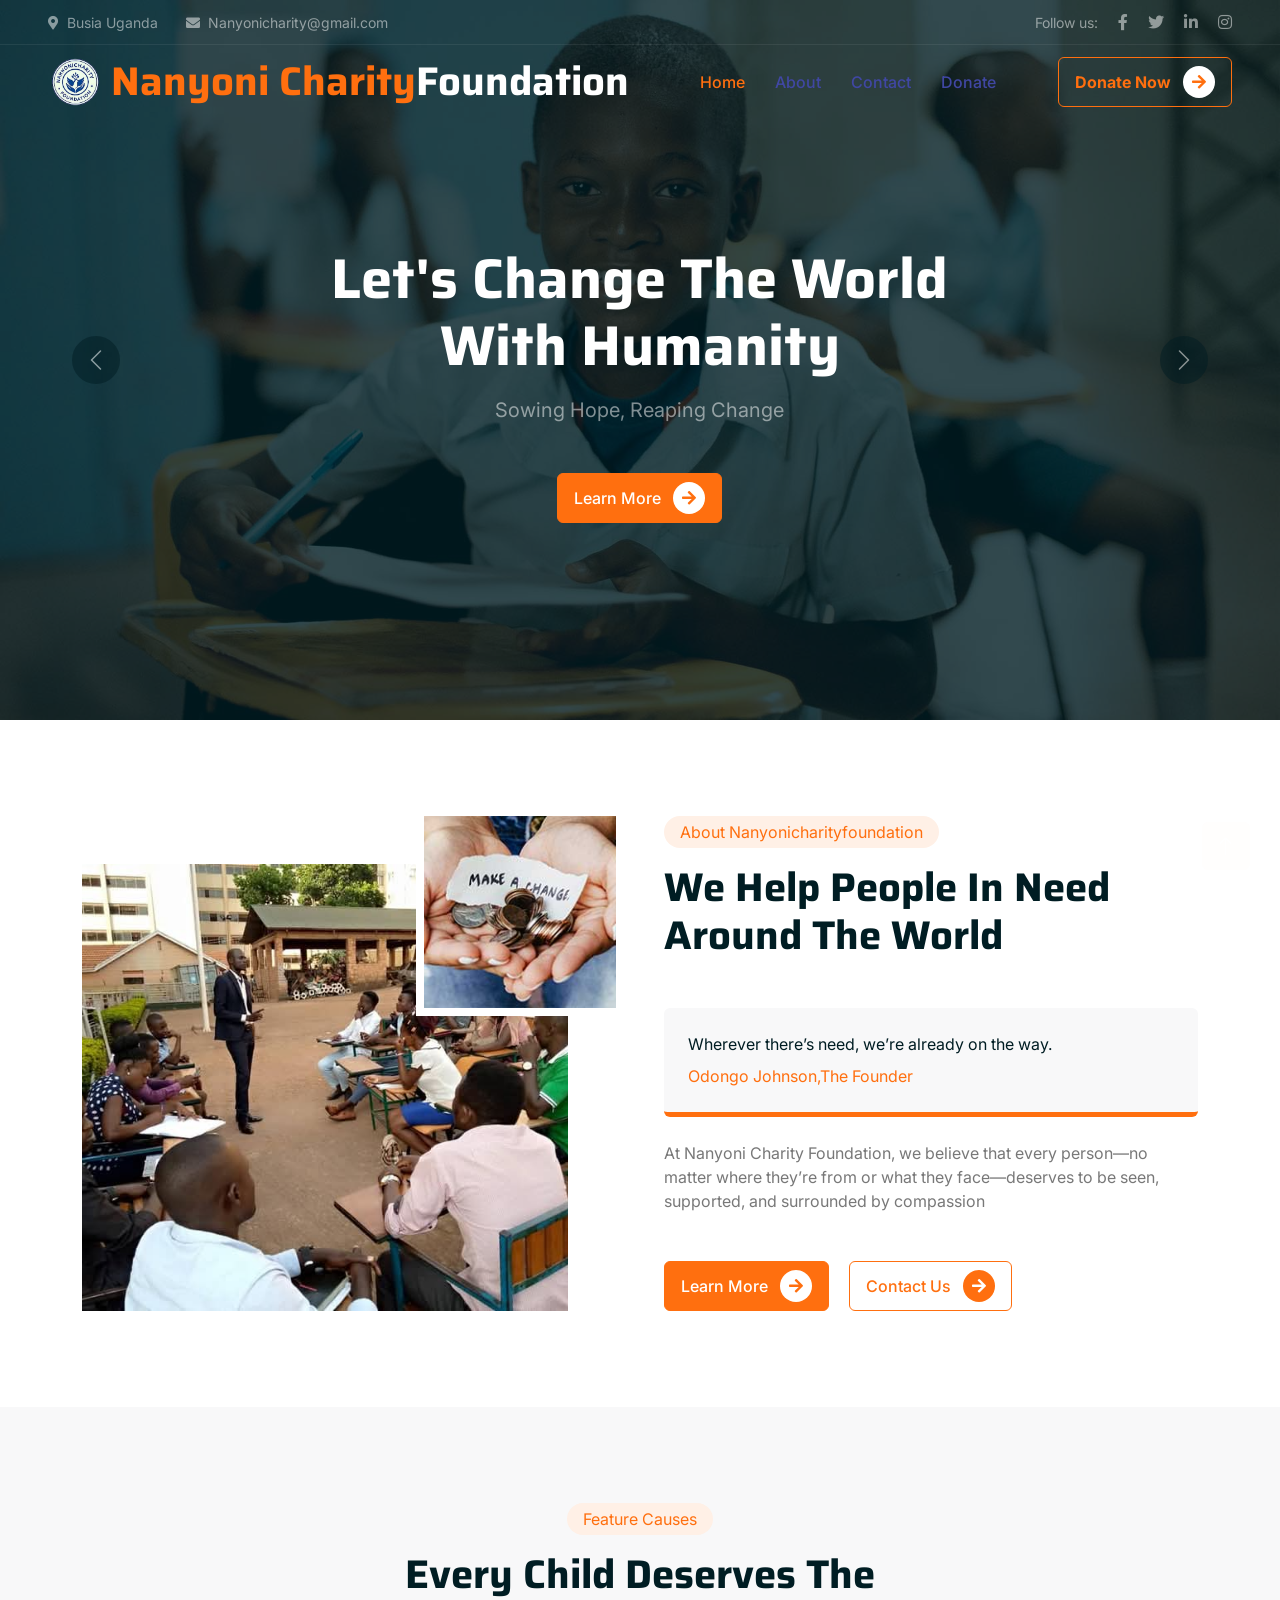
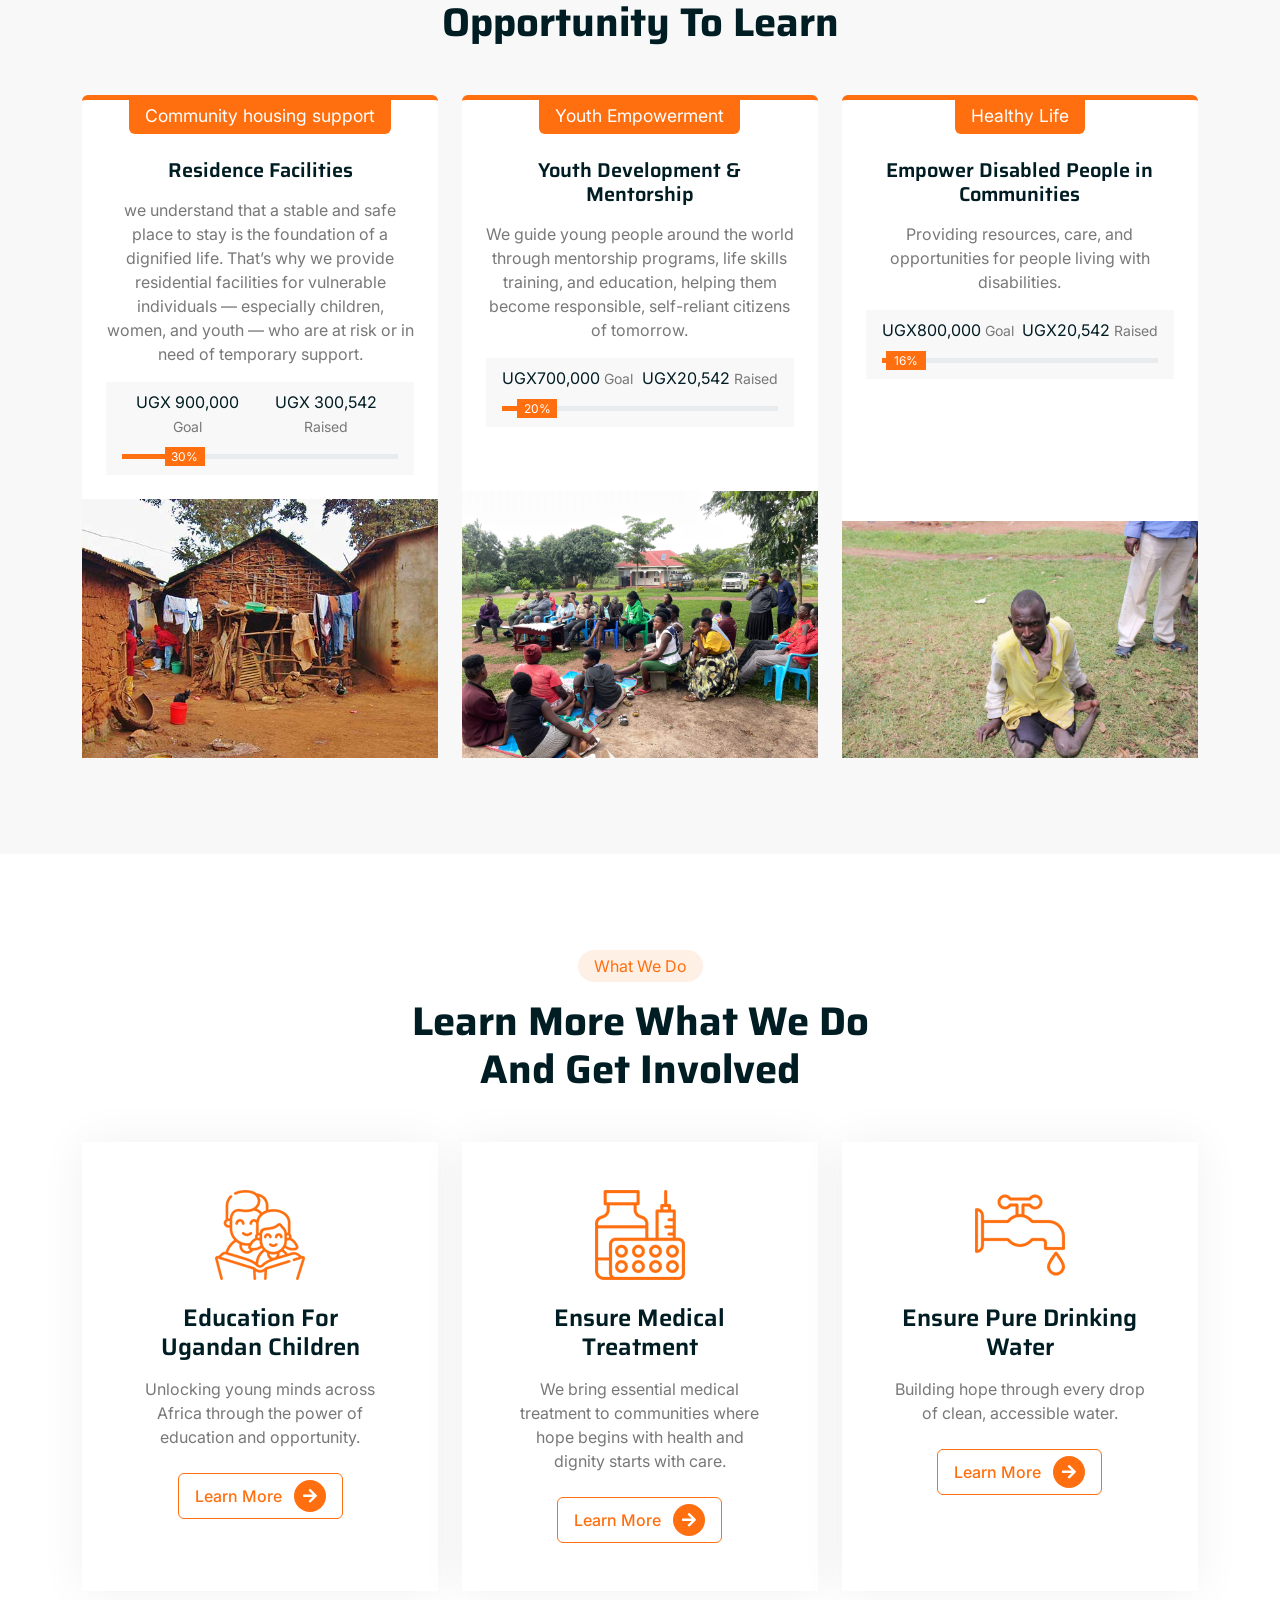
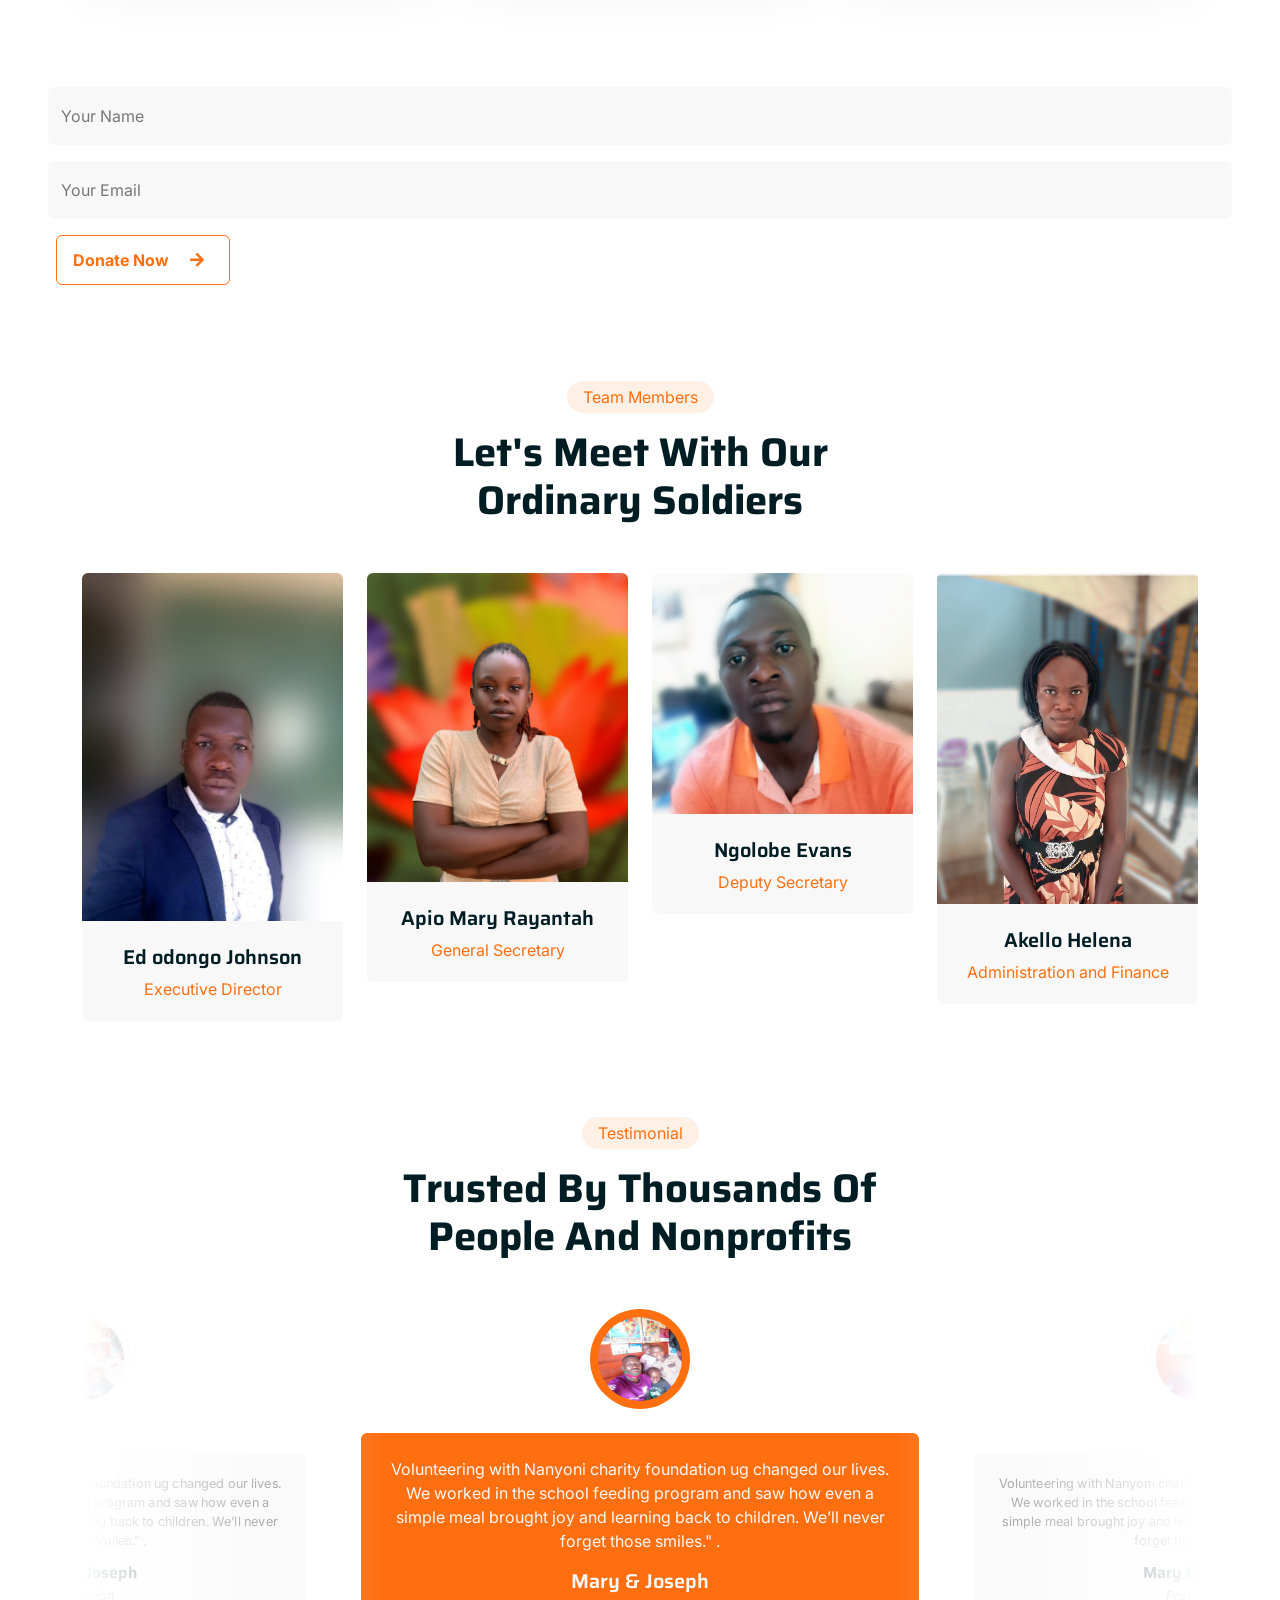
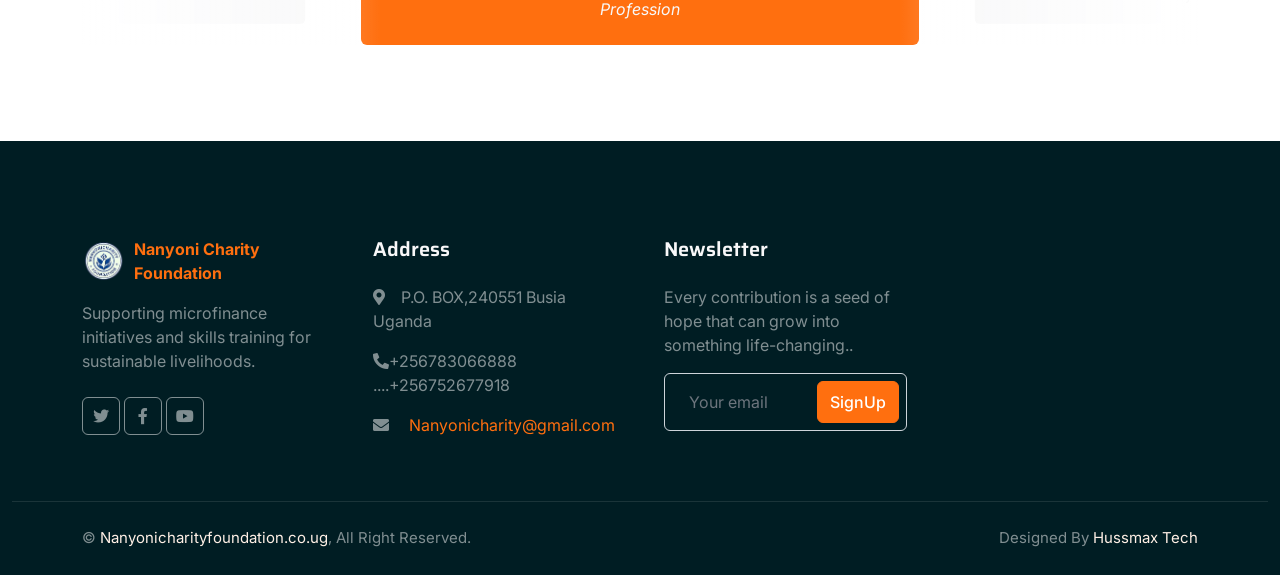
==== index.html @ 812c1e3b "Update index.html" ====
<!DOCTYPE html>
<html lang="en">

<head>
    <meta charset="utf-8">
    <title>Nanyoni charity foundation ug</title>
    <meta content="width=device-width, initial-scale=1.0" name="viewport">
    <meta content="" name="keywords">
    <meta content="" name="description">

    <!-- Favicon -->
    <link href="img/favicon.ico" rel="icon">

    <!-- Google Web Fonts -->
    <link rel="preconnect" href="https://fonts.googleapis.com">
    <link rel="preconnect" href="https://fonts.gstatic.com" crossorigin>
    <link href="https://fonts.googleapis.com/css2?family=Inter:wght@400;500;600&family=Saira:wght@500;600;700&display=swap" rel="stylesheet"> 

    <!-- Icon Font Stylesheet -->
    <link href="https://cdnjs.cloudflare.com/ajax/libs/font-awesome/5.10.0/css/all.min.css" rel="stylesheet">
    <link href="https://cdn.jsdelivr.net/npm/bootstrap-icons@1.4.1/font/bootstrap-icons.css" rel="stylesheet">

    <!-- Libraries Stylesheet -->
    <link href="lib/animate/animate.min.css" rel="stylesheet">
    <link href="lib/owlcarousel/assets/owl.carousel.min.css" rel="stylesheet">

    <!-- Customized Bootstrap Stylesheet -->
    <link href="css/bootstrap.min.css" rel="stylesheet">

    <!-- Template Stylesheet -->
    <link href="css/style.css" rel="stylesheet">
</head>

<body>
    <!-- Spinner Start -->
    <div id="spinner" class="show bg-white position-fixed translate-middle w-100 vh-100 top-50 start-50 d-flex align-items-center justify-content-center">
        <div class="spinner-grow text-primary" role="status"></div>
    </div>
    <!-- Spinner End -->


    <!-- Navbar Start -->
    <div class="container-fluid fixed-top px-0 wow fadeIn" data-wow-delay="0.1s">
        <div class="top-bar text-white-50 row gx-0 align-items-center d-none d-lg-flex">
            <div class="col-lg-6 px-5 text-start">
                <small><i class="fa fa-map-marker-alt me-2"></i>Busia Uganda</small>
                <small class="ms-4"><i class="fa fa-envelope me-2"></i>Nanyonicharity@gmail.com</small>
            </div>
            <div class="col-lg-6 px-5 text-end">
                <small>Follow us:</small>
                <a class="text-white-50 ms-3" href=""><i class="fab fa-facebook-f"></i></a>
                <a class="text-white-50 ms-3" href=""><i class="fab fa-twitter"></i></a>
                <a class="text-white-50 ms-3" href=""><i class="fab fa-linkedin-in"></i></a>
                <a class="text-white-50 ms-3" href=""><i class="fab fa-instagram"></i></a>
            </div>
        </div>

    <nav class="navbar navbar-expand-lg navbar-dark py-lg-0 px-lg-5 wow fadeIn" data-wow-delay="0.1s">
        <img src="img/Logo 1.png" alt="logo 1" style="height: 50px; margin-right: 10px;">
        <h1 class="fw-bold text-primary m-0">Nanyoni Charity<span class="text-white">Foundation</span></h1>
        <button class="navbar-toggler" type="button" data-bs-toggle="collapse" data-bs-target="#navbarcollapse" aria-controls="navbarcollapse" aria-expanded="false" aria-label="Toggle navigation">
            <span class="navbar-toggler-icon"></span>
        </button>
        <div class="collapse navbar-collapse" id="navbarcollapse">
            <div class="navbar-nav ms-auto p-4 py-lg-0">
                <a href="index.html" class="nav-item nav-link active">Home</a>
                <a href="about.html" class="nav-item nav-link">About</a>
                <a href="contact.html" class="nav-item nav-link">Contact</a>
				<a href="payout.html" class="nav-item nav-link">Donate</a>
            </div>
            <div class="d-none d-lg-flex ms-2">
                    <a href="payout.html" class="btn btn-outline-primary py-2 px-3" href="donate.html">
                        <span class="fw-bold">Donate Now</span>
                        <div class="d-inline-flex btn-sm-square bg-white text-primary rounded-circle ms-2">
                            <i class="fa fa-arrow-right"></i>
                        </div>
                    </a>
                </div>
        </div>
    </nav>
</div>
<!-- Navbar End -->


    <!-- Carousel Start -->
    <div class="container-fluid p-0 mb-5">
        <div id="header-carousel" class="carousel slide" data-bs-ride="carousel">
            <div class="carousel-inner">
                <div class="carousel-item active">
                    <img class="w-100" src="img/carousel-1.jpg" alt="Image">
                    <div class="carousel-caption">
                        <div class="container">
                            <div class="row justify-content-center">
                                <div class="col-lg-7 pt-5">
                                    <h1 class="display-4 text-white mb-3 animated slideInDown">Let's Change The World With Humanity</h1>
                                    <p class="fs-5 text-white-50 mb-5 animated slideInDown">Sowing Hope, Reaping Change </p>
                                    <a class="btn btn-primary py-2 px-3 animated slideInDown" href="">
                                        Learn More
                                        <div class="d-inline-flex btn-sm-square bg-white text-primary rounded-circle ms-2">
                                            <i class="fa fa-arrow-right"></i>
                                        </div>
                                    </a>
                                </div>
                            </div>
                        </div>
                    </div>
                </div>
                <div class="carousel-item">
                    <img class="w-100" src="img/carousel-2.jpg" alt="Image">
                    <div class="carousel-caption">
                        <div class="container">
                            <div class="row justify-content-center">
                                <div class="col-lg-7 pt-5">
                                    <h1 class="display-4 text-white mb-3 animated slideInDown">Let's Save More Lifes With Our Helping Hand</h1>
                                    <p class="fs-5 text-white-50 mb-5 animated slideInDown">Every helping hand is a step toward hope</p>
                                    <a class="btn btn-primary py-2 px-3 animated slideInDown" href="">
                                        Learn More
                                        <div class="d-inline-flex btn-sm-square bg-white text-primary rounded-circle ms-2">
                                            <i class="fa fa-arrow-right"></i>
                                        </div>
                                    </a>
                                </div>
                            </div>
                        </div>
                    </div>
                </div>
            </div>
            <button class="carousel-control-prev" type="button" data-bs-target="#header-carousel"
                data-bs-slide="prev">
                <span class="carousel-control-prev-icon" aria-hidden="true"></span>
                <span class="visually-hidden">Previous</span>
            </button>
            <button class="carousel-control-next" type="button" data-bs-target="#header-carousel"
                data-bs-slide="next">
                <span class="carousel-control-next-icon" aria-hidden="true"></span>
                <span class="visually-hidden">Next</span>
            </button>
        </div>
    </div>
    <!-- Carousel End -->


    <!-- About Start -->
    <div class="container-xxl py-5">
        <div class="container">
            <div class="row g-5">
                <div class="col-lg-6 wow fadeInUp" data-wow-delay="0.1s">
                    <div class="position-relative overflow-hidden h-100" style="min-height: 400px;">
                        <img class="position-absolute w-100 h-100 pt-5 pe-5" src="img/about-1.jpg" alt="" style="object-fit: cover;">
                        <img class="position-absolute top-0 end-0 bg-white ps-2 pb-2" src="img/about-2.jpg" alt="" style="width: 200px; height: 200px;">
                    </div>
                </div>
                <div class="col-lg-6 wow fadeInUp" data-wow-delay="0.5s">
                    <div class="h-100">
                        <div class="d-inline-block rounded-pill bg-secondary text-primary py-1 px-3 mb-3">About Nanyonicharityfoundation</div>
                        <h1 class="display-6 mb-5">We Help People In Need Around The World</h1>
                        <div class="bg-light border-bottom border-5 border-primary rounded p-4 mb-4">
                            <p class="text-dark mb-2">Wherever there’s need, we’re already on the way.</p>
                            <span class="text-primary">Odongo Johnson,The Founder</span>
                        </div>
                        <p class="mb-5">At Nanyoni Charity Foundation, we believe that every person—no matter where they’re from or what they face—deserves to be seen, supported, and surrounded by compassion</p>
                        <a class="btn btn-primary py-2 px-3 me-3" href="">
                            Learn More
                            <div class="d-inline-flex btn-sm-square bg-white text-primary rounded-circle ms-2">
                                <i class="fa fa-arrow-right"></i>
                            </div>
                        </a>
                        <a class="btn btn-outline-primary py-2 px-3" href="">
                            Contact Us
                            <div class="d-inline-flex btn-sm-square bg-primary text-white rounded-circle ms-2">
                                <i class="fa fa-arrow-right"></i>
                            </div>
                        </a>
                    </div>
                </div>
            </div>
        </div>
    </div>
    <!-- About End -->


    <!-- Causes Start -->
    <div class="container-xxl bg-light my-5 py-5">
        <div class="container py-5">
            <div class="text-center mx-auto mb-5 wow fadeInUp" data-wow-delay="0.1s" style="max-width: 500px;">
                <div class="d-inline-block rounded-pill bg-secondary text-primary py-1 px-3 mb-3">Feature Causes</div>
                <h1 class="display-6 mb-5">Every Child Deserves The Opportunity To Learn</h1>
            </div>
            <div class="row g-4 justify-content-center">
                <div class="col-lg-4 col-md-6 wow fadeInUp" data-wow-delay="0.1s">
                    <div class="causes-item d-flex flex-column bg-white border-top border-5 border-primary rounded-top overflow-hidden h-100">
                        <div class="text-center p-4 pt-0">
                            <div class="d-inline-block bg-primary text-white rounded-bottom fs-5 pb-1 px-3 mb-4">
                                <small>Community housing support</small>
                            </div>
                            <h5 class="mb-3">Residence Facilities</h5>
                            <p> we understand that a stable and safe place to stay is the foundation of a dignified life. That’s why we provide residential facilities for vulnerable individuals — especially children, women, and youth — who are at risk or in need of temporary support.</p>
                            <div class="causes-progress bg-light p-3 pt-2">
                                <div class="d-flex justify-content-between">
                                    <p class="text-dark">UGX 900,000 <small class="text-body">Goal</small></p>
                                    <p class="text-dark">UGX 300,542 <small class="text-body">Raised</small></p>
                                </div>
                                <div class="progress">
                                    <div class="progress-bar" role="progressbar" aria-valuenow="30" aria-valuemin="0" aria-valuemax="100">
                                        <span>30%</span>
                                    </div>
                                </div>
                            </div>
                        </div>
                        <div class="position-relative mt-auto">
                            <img class="img-fluid" src="img/courses-1.jpg" alt="">
                            <div class="causes-overlay">
                                <a class="btn btn-outline-primary" href="">
                                    Read More
                                    <div class="d-inline-flex btn-sm-square bg-primary text-white rounded-circle ms-2">
                                        <i class="fa fa-arrow-right"></i>
                                    </div>
                                </a>
                            </div>
                        </div>
                    </div>
                </div>
                <div class="col-lg-4 col-md-6 wow fadeInUp" data-wow-delay="0.3s">
                    <div class="causes-item d-flex flex-column bg-white border-top border-5 border-primary rounded-top overflow-hidden h-100">
                        <div class="text-center p-4 pt-0">
                            <div class="d-inline-block bg-primary text-white rounded-bottom fs-5 pb-1 px-3 mb-4">
                                <small>Youth Empowerment</small>
                            </div>
                            <h5 class="mb-3">Youth Development & Mentorship</h5>
                            <p>We guide young people around the world through mentorship programs, life skills training, and education, helping them become responsible, self-reliant citizens of tomorrow.</p>
                            <div class="causes-progress bg-light p-3 pt-2">
                                <div class="d-flex justify-content-between">
                                    <p class="text-dark">UGX700,000 <small class="text-body">Goal</small></p>
                                    <p class="text-dark">UGX20,542 <small class="text-body">Raised</small></p>
                                </div>
                                <div class="progress">
                                    <div class="progress-bar" role="progressbar" aria-valuenow="20" aria-valuemin="0" aria-valuemax="100">
                                        <span>20%</span>
                                    </div>
                                </div>
                            </div>
                        </div>
                        <div class="position-relative mt-auto">
                            <img class="img-fluid" src="img/courses-2.jpg" alt="">
                            <div class="causes-overlay">
                                <a class="btn btn-outline-primary" href="">
                                    Read More
                                    <div class="d-inline-flex btn-sm-square bg-primary text-white rounded-circle ms-2">
                                        <i class="fa fa-arrow-right"></i>
                                    </div>
                                </a>
                            </div>
                        </div>
                    </div>
                </div>
                <div class="col-lg-4 col-md-6 wow fadeInUp" data-wow-delay="0.5s">
                    <div class="causes-item d-flex flex-column bg-white border-top border-5 border-primary rounded-top overflow-hidden h-100">
                        <div class="text-center p-4 pt-0">
                            <div class="d-inline-block bg-primary text-white rounded-bottom fs-5 pb-1 px-3 mb-4">
                                <small>Healthy Life</small>
                            </div>
                            <h5 class="mb-3">Empower Disabled People in Communities</h5>
                            <p>Providing resources, care, and opportunities for people living with disabilities.</p>
                            <div class="causes-progress bg-light p-3 pt-2">
                                <div class="d-flex justify-content-between">
                                    <p class="text-dark">UGX800,000 <small class="text-body">Goal</small></p>
                                    <p class="text-dark">UGX20,542 <small class="text-body">Raised</small></p>
                                </div>
                                <div class="progress">
                                    <div class="progress-bar" role="progressbar" aria-valuenow="16" aria-valuemin="0" aria-valuemax="100">
                                        <span>16%</span>
                                    </div>
                                     <!--  Cause End -->
                                </div>
                            </div>
                        </div>
                        <div class="position-relative mt-auto">
                            <img class="img-fluid" src="img/courses-3.jpg" alt="">
                            <div class="causes-overlay">
                                <a class="btn btn-outline-primary" href="">
                                    Read More
                                    <div class="d-inline-flex btn-sm-square bg-primary text-white rounded-circle ms-2">
                                        <i class="fa fa-arrow-right"></i>
                                    </div>
                                </a>
                            </div>
                        </div>
                    </div>
                </div>
            </div>
        </div>
    </div>
    <!-- Causes End -->


    <!-- Service Start -->
    <div class="container-xxl py-5">
        <div class="container">
            <div class="text-center mx-auto mb-5 wow fadeInUp" data-wow-delay="0.1s" style="max-width: 500px;">
                <div class="d-inline-block rounded-pill bg-secondary text-primary py-1 px-3 mb-3">What We Do</div>
                <h1 class="display-6 mb-5">Learn More What We Do And Get Involved</h1>
            </div>
            <div class="row g-4 justify-content-center">
                <div class="col-lg-4 col-md-6 wow fadeInUp" data-wow-delay="0.1s">
                    <div class="service-item bg-white text-center h-100 p-4 p-xl-5">
                        <img class="img-fluid mb-4" src="img/icon-1.png" alt="">
                        <h4 class="mb-3">Education For Ugandan Children</h4>
                        <p class="mb-4">Unlocking young minds across Africa through the power of education and opportunity.</p>
                        <a class="btn btn-outline-primary px-3" href="">
                            Learn More
                            <div class="d-inline-flex btn-sm-square bg-primary text-white rounded-circle ms-2">
                                <i class="fa fa-arrow-right"></i>
                            </div>
                        </a>
                    </div>
                </div>
                <div class="col-lg-4 col-md-6 wow fadeInUp" data-wow-delay="0.3s">
                    <div class="service-item bg-white text-center h-100 p-4 p-xl-5">
                        <img class="img-fluid mb-4" src="img/icon-2.png" alt="">
                        <h4 class="mb-3">Ensure Medical Treatment</h4>
                        <p class="mb-4">We bring essential medical treatment to communities where hope begins with health and dignity starts with care.</p>
                        <a class="btn btn-outline-primary px-3" href="">
                            Learn More
                            <div class="d-inline-flex btn-sm-square bg-primary text-white rounded-circle ms-2">
                                <i class="fa fa-arrow-right"></i>
                            </div>
                        </a>
                    </div>
                </div>
                <div class="col-lg-4 col-md-6 wow fadeInUp" data-wow-delay="0.5s">
                    <div class="service-item bg-white text-center h-100 p-4 p-xl-5">
                        <img class="img-fluid mb-4" src="img/icon-3.png" alt="">
                        <h4 class="mb-3">Ensure Pure Drinking Water</h4>
                        <p class="mb-4">Building hope through every drop of clean, accessible water.</p>
                        <a class="btn btn-outline-primary px-3" href="">
                            Learn More
                            <div class="d-inline-flex btn-sm-square bg-primary text-white rounded-circle ms-2">
                                <i class="fa fa-arrow-right"></i>
                            </div>
                        </a>
                    </div>
                </div>
            </div>
        </div>
    </div>
    <!-- Service End -->
 
                    <div class="h-100 bg-white p-5">
                        <form>
                            <div class="row g-3">
                                <div class="col-12">
                                    <div class="form-floating">
                                        <input type="text" class="form-control bg-light border-0" id="name" placeholder="Your Name">
                                        <label for="name">Your Name</label>
                                    </div>
                                </div>
                                <div class="col-12">
                                    <div class="form-floating">
                                        <input type="email" class="form-control bg-light border-0" id="email" placeholder="Your Email">
                                        <label for="email">Your Email</label>
                                    </div>
                                </div>
                                
                                <div class="d-none d-lg-flex ms-2">
                    <a href="payout.html" class="btn btn-outline-primary py-2 px-3" href="donate.html">
                        <span class="fw-bold">Donate Now</span>
                        <div class="d-inline-flex btn-sm-square bg-white text-primary rounded-circle ms-2">
                            <i class="fa fa-arrow-right"></i>
                        </div>
                    </a>
                </div>
                            </div>
                        </form>
                    </div>
                </div>
            </div>
        </div>
    </div>
    <!-- Donate End -->


    <!-- Team Start -->
    <div class="container-xxl py-5">
        <div class="container">
            <div class="text-center mx-auto mb-5 wow fadeInUp" data-wow-delay="0.1s" style="max-width: 500px;">
                <div class="d-inline-block rounded-pill bg-secondary text-primary py-1 px-3 mb-3">Team Members</div>
                <h1 class="display-6 mb-5">Let's Meet With Our Ordinary Soldiers</h1>
            </div>
            <div class="row g-4">
                <div class="col-lg-3 col-md-6 wow fadeInUp" data-wow-delay="0.1s">
                    <div class="team-item position-relative rounded overflow-hidden">
                        <div class="overflow-hidden">
                            <img class="img-fluid" src="img/team-1.png" alt="">
                        </div>
                        <div class="team-text bg-light text-center p-4">
                            <h5>Ed odongo Johnson </h5>
                            <p class="text-primary">Executive Director</p>
                            <div class="team-social text-center">
                                <a class="btn btn-square" href=""><i class="fab fa-facebook-f"></i></a>
                                <a class="btn btn-square" href=""><i class="fab fa-twitter"></i></a>
                                <a class="btn btn-square" href=""><i class="fab fa-instagram"></i></a>
                            </div>
                        </div>
                    </div>
                </div>
                <div class="col-lg-3 col-md-6 wow fadeInUp" data-wow-delay="0.3s">
                    <div class="team-item position-relative rounded overflow-hidden">
                        <div class="overflow-hidden">
                            <img class="img-fluid" src="img/team-2.png" alt="">
                        </div>
                        <div class="team-text bg-light text-center p-4">
                            <h5>Apio Mary Rayantah</h5>
                            <p class="text-primary">General Secretary </p>
                            <div class="team-social text-center">
                                <a class="btn btn-square" href=""><i class="fab fa-facebook-f"></i></a>
                                <a class="btn btn-square" href=""><i class="fab fa-twitter"></i></a>
                                <a class="btn btn-square" href=""><i class="fab fa-instagram"></i></a>
                            </div>
                        </div>
                    </div>
                </div>
                <div class="col-lg-3 col-md-6 wow fadeInUp" data-wow-delay="0.5s">
                    <div class="team-item position-relative rounded overflow-hidden">
                        <div class="overflow-hidden">
                            <img class="img-fluid" src="img/team-3.png" alt="">
                        </div>
                        <div class="team-text bg-light text-center p-4">
                            <h5>Ngolobe Evans</h5>
                            <p class="text-primary">Deputy Secretary </p>
                            <div class="team-social text-center">
                                <a class="btn btn-square" href=""><i class="fab fa-facebook-f"></i></a>
                                <a class="btn btn-square" href=""><i class="fab fa-twitter"></i></a>
                                <a class="btn btn-square" href=""><i class="fab fa-instagram"></i></a>
                            </div>
                        </div>
                    </div>
                </div>
                <div class="col-lg-3 col-md-6 wow fadeInUp" data-wow-delay="0.7s">
                    <div class="team-item position-relative rounded overflow-hidden">
                        <div class="overflow-hidden">
                            <img class="img-fluid" src="img/team-4.png" alt="">
                        </div>
                        <div class="team-text bg-light text-center p-4">
                            <h5>Akello Helena</h5>
                            <p class="text-primary">Administration and Finance</p>
                            <div class="team-social text-center">
                                <a class="btn btn-square" href=""><i class="fab fa-facebook-f"></i></a>
                                <a class="btn btn-square" href=""><i class="fab fa-twitter"></i></a>
                                <a class="btn btn-square" href=""><i class="fab fa-instagram"></i></a>
                            </div>
                        </div>
                    </div>
                </div>
            </div>
        </div>
    </div>
    <!-- Team End -->


    <!-- Testimonial Start -->
    <div class="container-xxl py-5">
        <div class="container">
            <div class="text-center mx-auto mb-5 wow fadeInUp" data-wow-delay="0.1s" style="max-width: 500px;">
                <div class="d-inline-block rounded-pill bg-secondary text-primary py-1 px-3 mb-3">Testimonial</div>
                <h1 class="display-6 mb-5">Trusted By Thousands Of People And Nonprofits</h1>
            </div>
            <div class="owl-carousel testimonial-carousel wow fadeInUp" data-wow-delay="0.1s">
                <div class="testimonial-item text-center">
                    <img class="img-fluid bg-light rounded-circle p-2 mx-auto mb-4" src="img/testimonial-1.jpg" style="width: 100px; height: 100px;">
                    <div class="testimonial-text rounded text-center p-4">
                        <p>Volunteering with Nanyoni charity foundation ug changed our lives. We worked in the school feeding program and saw how even a simple meal brought joy and learning back to children. We’ll never forget those smiles."
.</p>
                        <h5 class="mb-1">Mary & Joseph</h5>
                        <span class="fst-italic">Profession</span>
                    </div>
                </div>
                
            </div>
        </div>
    </div>
    <!-- Testimonial End -->


    <!-- Footer Start -->
    <div class="container-fluid bg-dark text-white-50 footer mt-5 pt-5 wow fadeIn" data-wow-delay="0.1s">
        <div class="container py-5">
            <div class="row g-5">
                <div class="col-lg-3 col-md-6">
                    
                    <p class="mb-3 d-flex align-items-center">
                        <img src="img/Logo 1.png" alt="Nanyoni Charity Logo" style="height: 40px; margin-right: 10px;">
                        <span class="fw-bold text-primary "><span class="text-color=white">Nanyoni</span> Charity Foundation</span>
                    </p>
                    <p>Supporting microfinance initiatives and skills training for sustainable livelihoods.</p>
                    <div class="d-flex pt-2">
                        <a class="btn btn-square me-1" href="https://x.com/nanyonicharity?t=BZ5oZQwgonp1P8brYM5Vqg&s=09"arget="_blank" rel="noopener"><i class="fab fa-twitter"></i></a>
                        <a class="btn btn-square me-1" href="https://www.facebook.com/share/14Lgd3FgVPT/" target="_blank" rel="noopener"><i class="fab fa-facebook-f"></i></a>
                        <a class="btn btn-square me-1" href="https://www.youtube.com/channel/UCN4mpVqYE8qvyZnmQ2QSRfA" target="_blank" rel="noopener"><i class="fab fa-youtube"></i></a>
                    </div>
                </div>
                <div class="col-lg-3 col-md-6">
                    <h5 class="text-light mb-4">Address</h5>
                    <p><i class="fa fa-map-marker-alt me-3"></i>P.O. BOX,240551 Busia <br>Uganda</br></p>
                    <p><i class="fa fa-phone-alt me-10"></i>+256783066888<br> ....+256752677918</br></p>
                    <p>
                        <i class="fa fa-envelope me-3"></i>
                        <a href="https://mail.google.com/mail/nanyonicharity@gmail.com?&compose=Hello Am interested Guide me" class="oone" target="_blank" rel="noopener">
                            Nanyonicharity@gmail.com
                        </a>
                    </p>
                </div>
                
				
					 
                <div class="col-lg-3 col-md-6">
                    <h5 class="text-light mb-4">Newsletter</h5>
                    <p>Every contribution is a seed of hope that can grow into something life-changing..</p>
                    <div class="position-relative mx-auto" style="max-width: 400px;">
                    <input id="newsletterEmail" class="form-control bg-transparent w-100 py-3 ps-4 pe-5" type="email" placeholder="Your email" required>
                    <button type="button" id="newsletterSignupBtn" class="btn btn-primary py-2 position-absolute top-0 end-0 mt-2 me-2">SignUp</button>
                    <div id="newsletterEmailError" style="color:red; font-size:0.9em; display:none; margin-top:5px;">Please enter a valid email.</div>
                    <script>
                        document.getElementById('newsletterSignupBtn').addEventListener('click', function() {
                            var emailInput = document.getElementById('newsletterEmail');
                            var emailError = document.getElementById('newsletterEmailError');
                            var email = emailInput.value.trim();
                            var valid = /^[^\s@]+@[^\s@]+\.[^\s@]+$/.test(email);
                            if (!email || !valid) {
                                emailError.style.display = 'block';
                                emailInput.focus();
                            } else {
                                emailError.style.display = 'none';
                                // Open Gmail compose with recipient, subject, and body
                                var gmailUrl = 'https://mail.google.com/mail/?view=cm&fs=1&to=nanyonicharity@gmail.com&su=Volunteer&body=I would like to volunteer with Nanyoni Charity Foundation Uganda. My email: ' + encodeURIComponent(email);
                                window.open(gmailUrl, '_blank');
                            }
                        });
                        document.getElementById('newsletterEmail').addEventListener('input', function() {
                            document.getElementById('newsletterEmailError').style.display = 'none';
                        });
                    </script>
                    <!-- Removed duplicate script for newsletter signup -->
                    </script>
                    </div>
                </div>
            </div>
        </div>
        <div class="container-fluid copyright">
            <div class="container">
                <div class="row">
                    <div class="col-md-6 text-center text-md-start mb-3 mb-md-0">
                        &copy; <a href="#">Nanyonicharityfoundation.co.ug</a>, All Right Reserved.
                    </div>
                    <div class="col-md-6 text-center text-md-end">
                        <!--/*** This template is free as long as you keep the footer author’s credit link/attribution link/backlink. If you'd like to use the template without the footer author’s credit link/attribution link/backlink, you can purchase the Credit Removal License from "https://htmlcodex.com/credit-removal". Thank you for your support. ***/-->
                        Designed By <a href="https://hussmax.github.io/elitewebsolutions/">Hussmax Tech</a>
                    </div>
                </div>
            </div>
        </div>
    </div>
    <!-- Footer End -->


    <!-- Back to Top -->
    <a href="#" class="btn btn-lg btn-primary btn-lg-square back-to-top"><i class="bi bi-arrow-up"></i></a>


    <!-- JavaScript Libraries -->
    <script src="https://code.jquery.com/jquery-3.4.1.min.js"></script>
    <script src="https://cdn.jsdelivr.net/npm/bootstrap@5.0.0/dist/js/bootstrap.bundle.min.js"></script>
    <script src="lib/wow/wow.min.js"></script>
    <script src="lib/easing/easing.min.js"></script>
    <script src="lib/waypoints/waypoints.min.js"></script>
    <script src="lib/owlcarousel/owl.carousel.min.js"></script>
    <script src="lib/parallax/parallax.min.js"></script>

    <!-- Template Javascript -->
    <script src="js/main.js"></script>
</body>


</html>
---- css/style.css ----
/********** Template CSS **********/
:root {
    --primary: #FF6F0F;
    --secondary: #FFF0E6;
    --light: #F8F8F9;
    --dark: #001D23;
}

.back-to-top {
    position: fixed;
    display: none;
    right: 30px;
    bottom: 30px;
    z-index: 99;
}


/*** Spinner ***/
#spinner {
    opacity: 0;
    visibility: hidden;
    transition: opacity .5s ease-out, visibility 0s linear .5s;
    z-index: 99999;
}

#spinner.show {
    transition: opacity .5s ease-out, visibility 0s linear 0s;
    visibility: visible;
    opacity: 1;
}


/*** Button ***/
.btn {
    font-weight: 500;
    transition: .5s;
}

.btn.btn-primary,
.btn.btn-outline-primary:hover {
    color: #FFFFFF;
}

.btn.btn-primary:hover {
    color: var(--primary);
    background: transparent;
}

.btn-square {
    width: 38px;
    height: 38px;
}

.btn-sm-square {
    width: 32px;
    height: 32px;
}

.btn-lg-square {
    width: 48px;
    height: 48px;
}

.btn-square,
.btn-sm-square,
.btn-lg-square {
    padding: 0;
    display: flex;
    align-items: center;
    justify-content: center;
    font-weight: normal;
}


/*** Navbar ***/
.logo {
  position: absolute;
  top: 4px;
  right: 4px;
}
.logo img {
  height: 10px;
}
.fixed-top {
    transition: .5s;
}

.top-bar {
    height: 45px;
    border-bottom: 1px solid rgba(255, 255, 255, .07);
}

.navbar .dropdown-toggle::after {
    border: none;
    content: "\f107";
    font-family: "Font Awesome 5 Free";
    font-weight: 900;
    vertical-align: 50px;
    margin-left: 8px;
}

.navbar .navbar-nav .nav-link {
    margin-right: 30px;
    padding: 25px 0;
    color: #4047a3;
    font-weight: 500;
    outline: none;
}

.navbar .navbar-nav .nav-link:hover,
.navbar .navbar-nav .nav-link.active {
    color: var(--primary);
}

@media (max-width: 991.98px) {
    .navbar .navbar-nav {
        margin-top: 10px;
        border-top: 1px solid rgba(0, 0, 0, .07);
        background: var(--dark);
    }

    .navbar .navbar-nav .nav-link {
        padding: 10px 0;
    }
}

@media (min-width: 992px) {
    .navbar .nav-item .dropdown-menu {
        display: block;
        visibility: hidden;
        top: 100%;
        transform: rotateX(-75deg);
        transform-origin: 0% 0%;
        transition: .5s;
        opacity: 0;
    }

    .navbar .nav-item:hover .dropdown-menu {
        transform: rotateX(0deg);
        visibility: visible;
        transition: .5s;
        opacity: 1;
    }
}


/*** Header ***/
.carousel-caption {
    top: 0;
    left: 0;
    right: 0;
    bottom: 0;
    display: flex;
    align-items: center;
    justify-content: center;
    text-align: center;
    background: rgba(0, 29, 35, .8);
    z-index: 1;
}

.carousel-control-prev,
.carousel-control-next {
    width: 15%;
}

.carousel-control-prev-icon,
.carousel-control-next-icon {
    width: 3rem;
    height: 3rem;
    background-color: var(--dark);
    border: 12px solid var(--dark);
    border-radius: 3rem;
}

@media (max-width: 768px) {
    #header-carousel .carousel-item {
        position: relative;
        min-height: 450px;
    }
    
    #header-carousel .carousel-item img {
        position: absolute;
        width: 100%;
        height: 100%;
        object-fit: cover;
    }
}

.page-header {
    padding-top: 12rem;
    padding-bottom: 6rem;
    background: linear-gradient(rgba(0, 29, 35, .8), rgba(0, 29, 35, .8)), url(../img/carousel-1.jpg) center center no-repeat;
    background-size: cover;
}

.page-header .breadcrumb-item+.breadcrumb-item::before {
    color: #999999;
}


/*** Causes ***/
.causes-item .progress {
    height: 5px;
    border-radius: 0;
    overflow: visible;
}

.causes-item .progress .progress-bar {
    position: relative;
    overflow: visible;
    width: 0px;
    border-radius: 0;
    transition: 5s;
}

.causes-item .progress .progress-bar span {
    position: absolute;
    top: -7px;
    right: 0;
    width: 40px;
    height: 19px;
    display: flex;
    align-items: center;
    justify-content: center;
    font-size: 12px;
    background: var(--primary);
    color: #FFFFFF;
}

.causes-item .causes-overlay {
    position: absolute;
    width: 100%;
    height: 0;
    top: 0;
    left: 0;
    display: flex;
    align-items: center;
    justify-content: center;
    background: rgba(0, 0, 0, .5);
    overflow: hidden;
    opacity: 0;
    transition: .5s;
}

.causes-item:hover .causes-overlay {
    height: 100%;
    opacity: 1;
}


/*** Service ***/
.service-item {
    box-shadow: 0 0 45px rgba(0, 0, 0, .06);
}


/*** Donate ***/
.donate {
    background: rgba(0, 29, 35, .8);
}

.btn-group .btn-light:hover,
.btn-group input[type="radio"]:checked+label {
    color: var(--primary);
    border-color: var(--primary);
}


/*** Team ***/
.team-item img {
    position: relative;
    top: 0;
    transition: .5s;
}

.team-item:hover img {
    top: -30px;
}

.team-item .team-text {
    position: relative;
    height: 100px;
    transition: .5s;
}

.team-item:hover .team-text {
    margin-top: -60px;
    height: 160px;
}

.team-item .team-text .team-social {
    opacity: 0;
    transition: .5s;
}

.team-item:hover .team-text .team-social {
    opacity: 1;
}

.team-item .team-social .btn {
    display: inline-flex;
    color: var(--primary);
    background: #FFFFFF;
    border-radius: 40px;
}

.team-item .team-social .btn:hover {
    color: #FFFFFF;
    background: var(--primary);
}


/*** Testimonial ***/
.testimonial-carousel::before {
    position: absolute;
    content: "";
    top: 0;
    left: 0;
    height: 100%;
    width: 0;
    background: linear-gradient(to right, rgba(255, 255, 255, 1) 0%, rgba(255, 255, 255, 0) 100%);
    z-index: 1;
}

.testimonial-carousel::after {
    position: absolute;
    content: "";
    top: 0;
    right: 0;
    height: 100%;
    width: 0;
    background: linear-gradient(to left, rgba(255, 255, 255, 1) 0%, rgba(255, 255, 255, 0) 100%);
    z-index: 1;
}

@media (min-width: 768px) {
    .testimonial-carousel::before,
    .testimonial-carousel::after {
        width: 200px;
    }
}

@media (min-width: 992px) {
    .testimonial-carousel::before,
    .testimonial-carousel::after {
        width: 300px;
    }
}

.testimonial-carousel .owl-item .testimonial-text {
    background: var(--light);
    transform: scale(.8);
    transition: .5s;
}

.testimonial-carousel .owl-item.center .testimonial-text {
    background: var(--primary);
    transform: scale(1);
}

.testimonial-carousel .owl-item .testimonial-text *,
.testimonial-carousel .owl-item .testimonial-item img {
    transition: .5s;
}

.testimonial-carousel .owl-item.center .testimonial-text * {
    color: var(--light) !important;
}

.testimonial-carousel .owl-item.center .testimonial-item img {
    background: var(--primary) !important;
} 

.testimonial-carousel .owl-nav {
    position: absolute;
    width: 350px;
    top: 15px;
    left: 50%;
    transform: translateX(-50%);
    display: flex;
    justify-content: space-between;
    opacity: 0;
    transition: .5s;
    z-index: 1;
}

.testimonial-carousel:hover .owl-nav {
    width: 300px;
    opacity: 1;
}

.testimonial-carousel .owl-nav .owl-prev,
.testimonial-carousel .owl-nav .owl-next {
    position: relative;
    color: var(--primary);
    font-size: 45px;
    transition: .5s;
}

.testimonial-carousel .owl-nav .owl-prev:hover,
.testimonial-carousel .owl-nav .owl-next:hover {
    color: var(--dark);
}


/*** Footer ***/

.footer .btn.btn-link {
    display: block;
    margin-bottom: 5px;
    padding: 0;
    text-align: left;
    color: rgba(255,255,255,0.5);
    font-weight: normal;
    text-transform: capitalize;
    transition: .3s;
}

.footer .btn.btn-link::before {
    position: relative;
    content: "\f105";
    font-family: "Font Awesome 5 Free";
    font-weight: 900;
    color: rgba(255,255,255,0.5);
    margin-right: 10px;
}

.footer .btn.btn-link:hover {
    color: var(--light);
    letter-spacing: 1px;
    box-shadow: none;
}

.footer .btn.btn-square {
    color: rgba(255,255,255,0.5);
    border: 1px solid rgba(255,255,255,0.5);
}

.footer .btn.btn-square:hover {
    color: var(--secondary);
    border-color: var(--light);
}

.footer .copyright {
    padding: 25px 0;
    font-size: 15px;
    border-top: 1px solid rgba(256, 256, 256, .1);
}

.footer .copyright a {
    color: var(--secondary);
}

.footer .copyright a:hover {
    color: var(--primary);
}
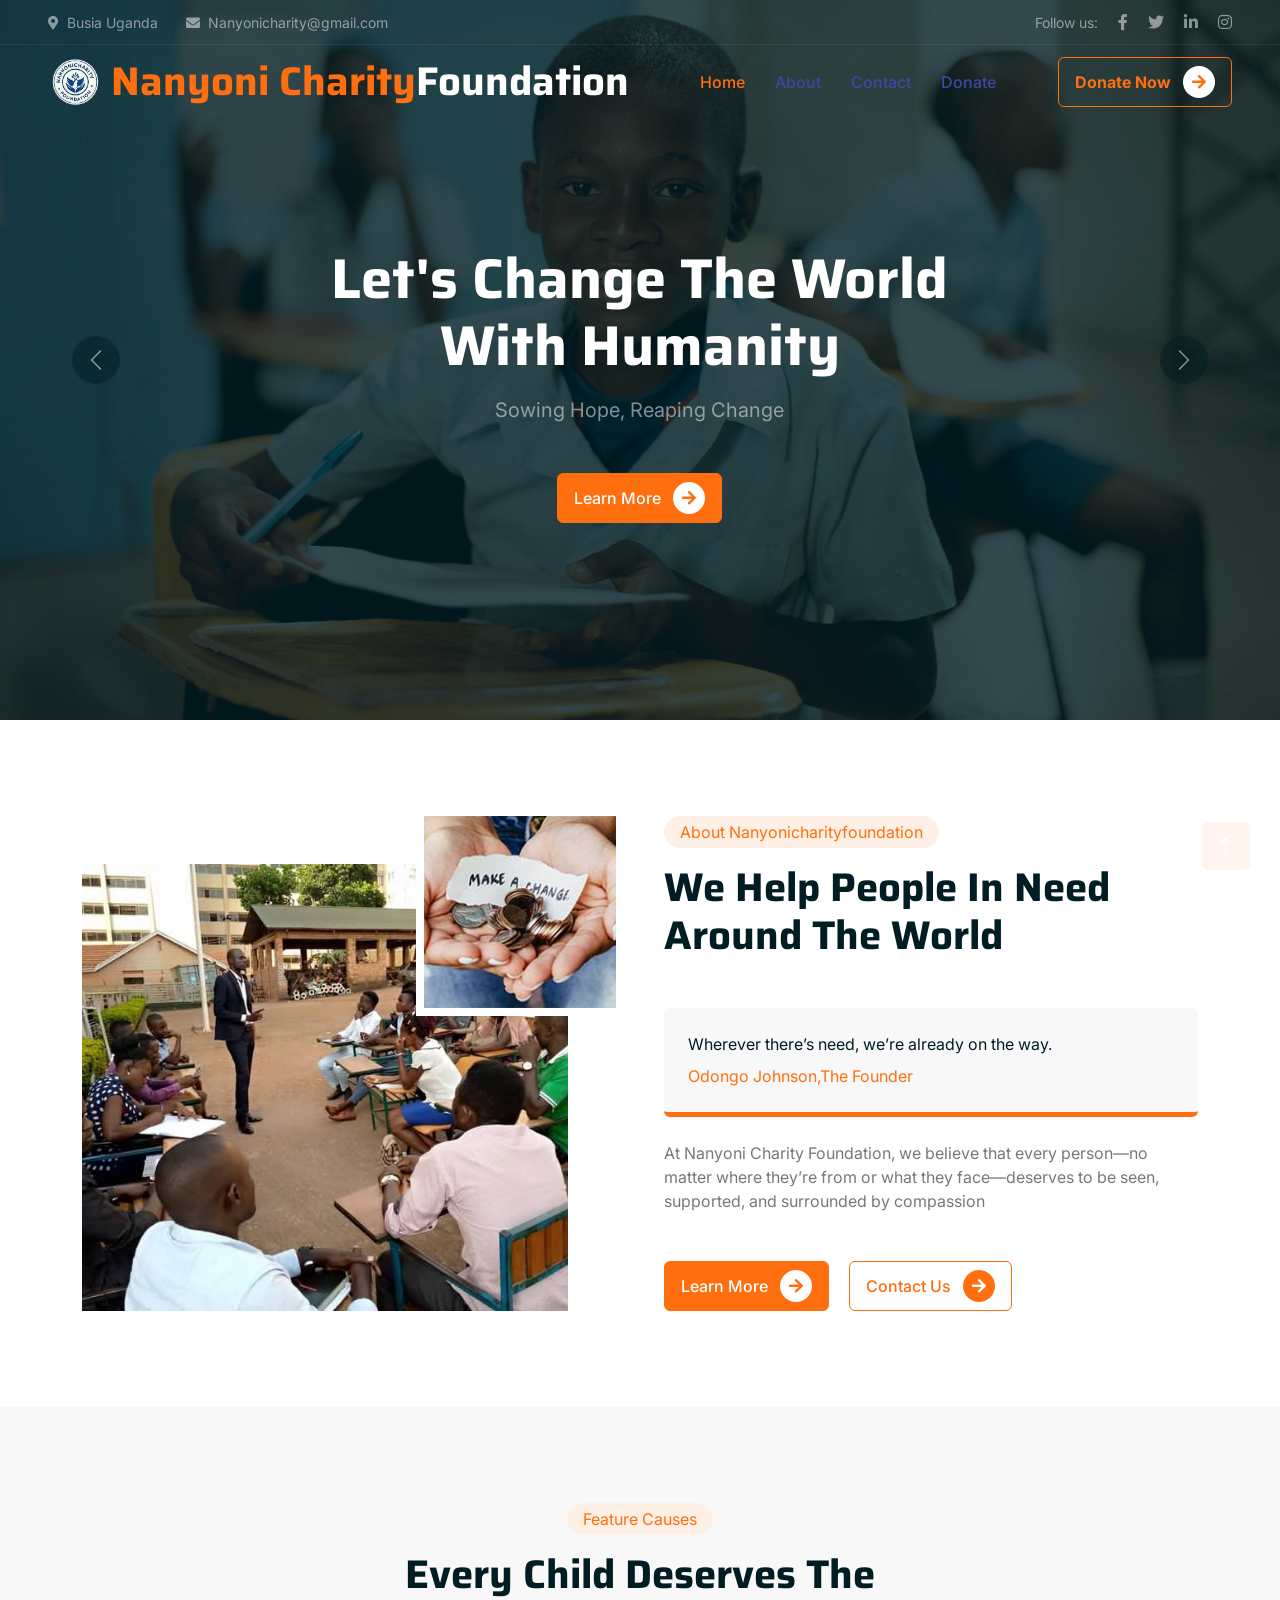
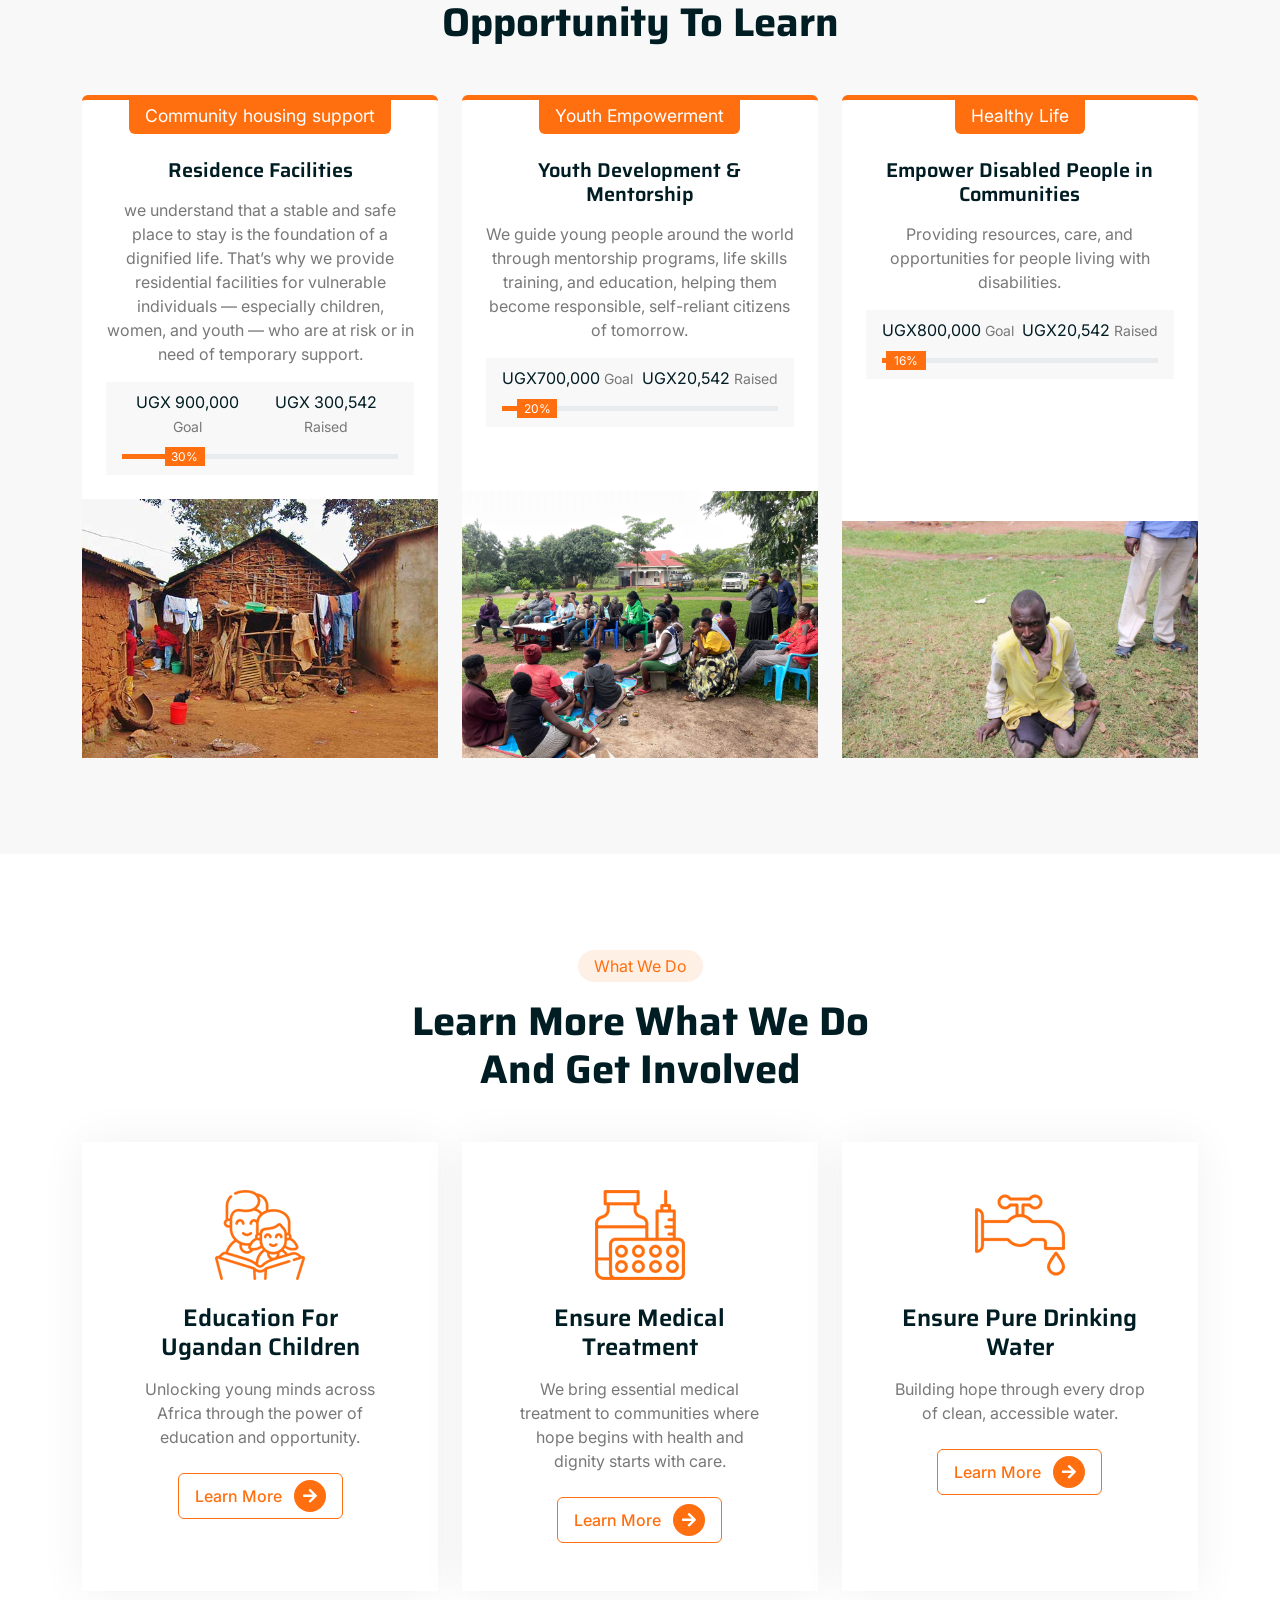
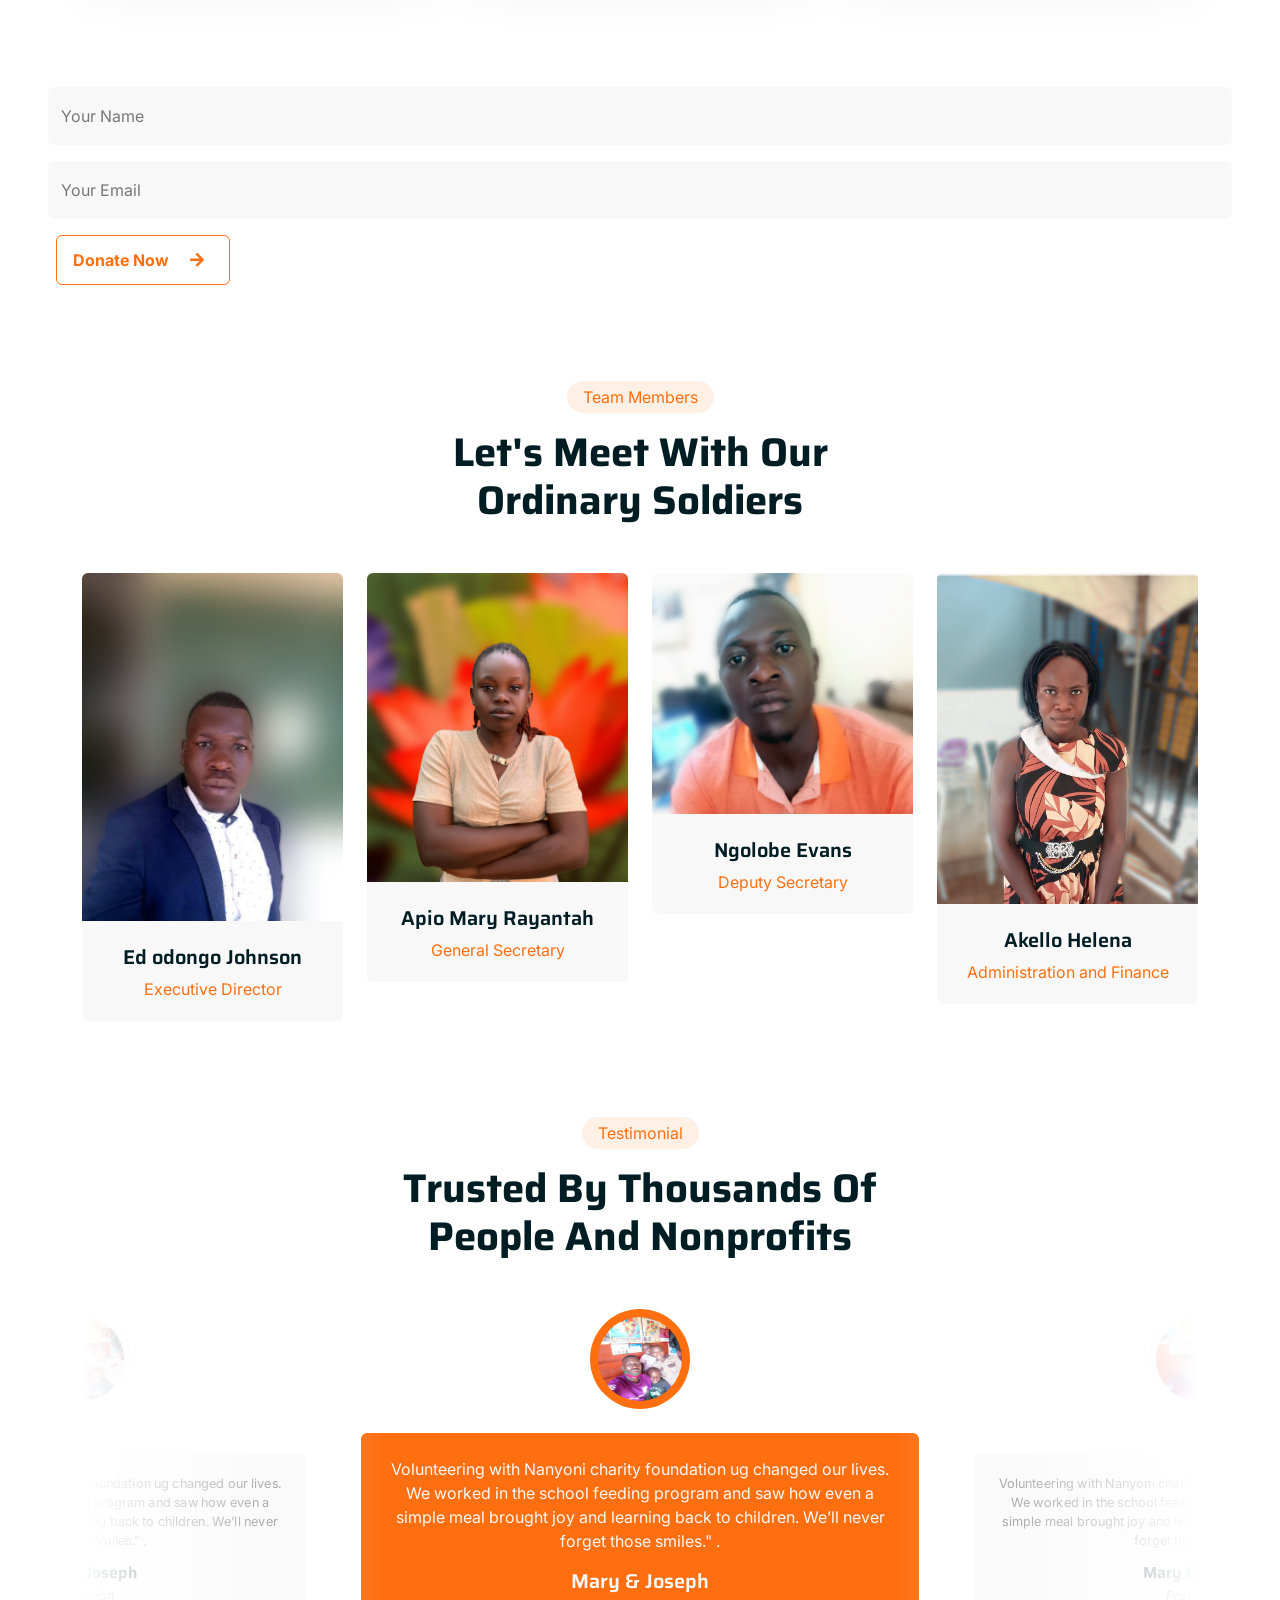
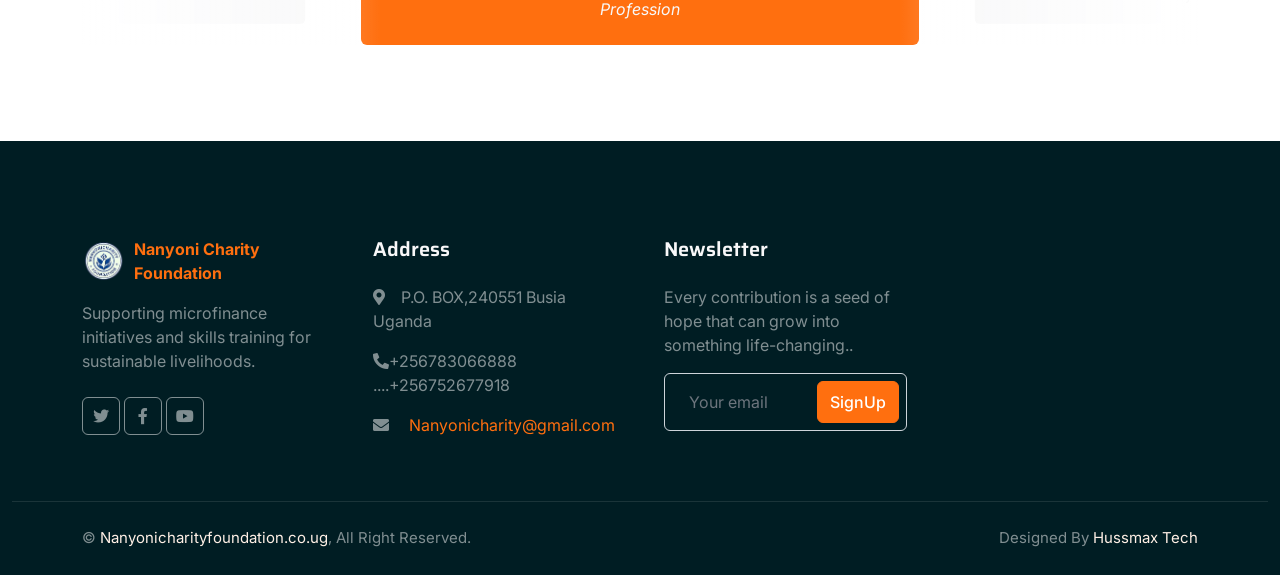
==== commit d5d71ae2: "Update index.html" ====
--- a/index.html
+++ b/index.html
@@ -1,6 +1,14 @@
  <!DOCTYPE html>
 <html lang="en">
-
+<!-- Google tag (gtag.js) -->
+<script async src="https://www.googletagmanager.com/gtag/js?id=G-Y1ZYX7X7W8"></script>
+<script>
+  window.dataLayer = window.dataLayer || [];
+  function gtag(){dataLayer.push(arguments);}
+  gtag('js', new Date());
+
+  gtag('config', 'G-Y1ZYX7X7W8');
+</script>
 <head>
     <meta charset="utf-8">
     <title>Nanyoni charity foundation ug</title>
@@ -584,3 +592,4 @@
 
 
 
+
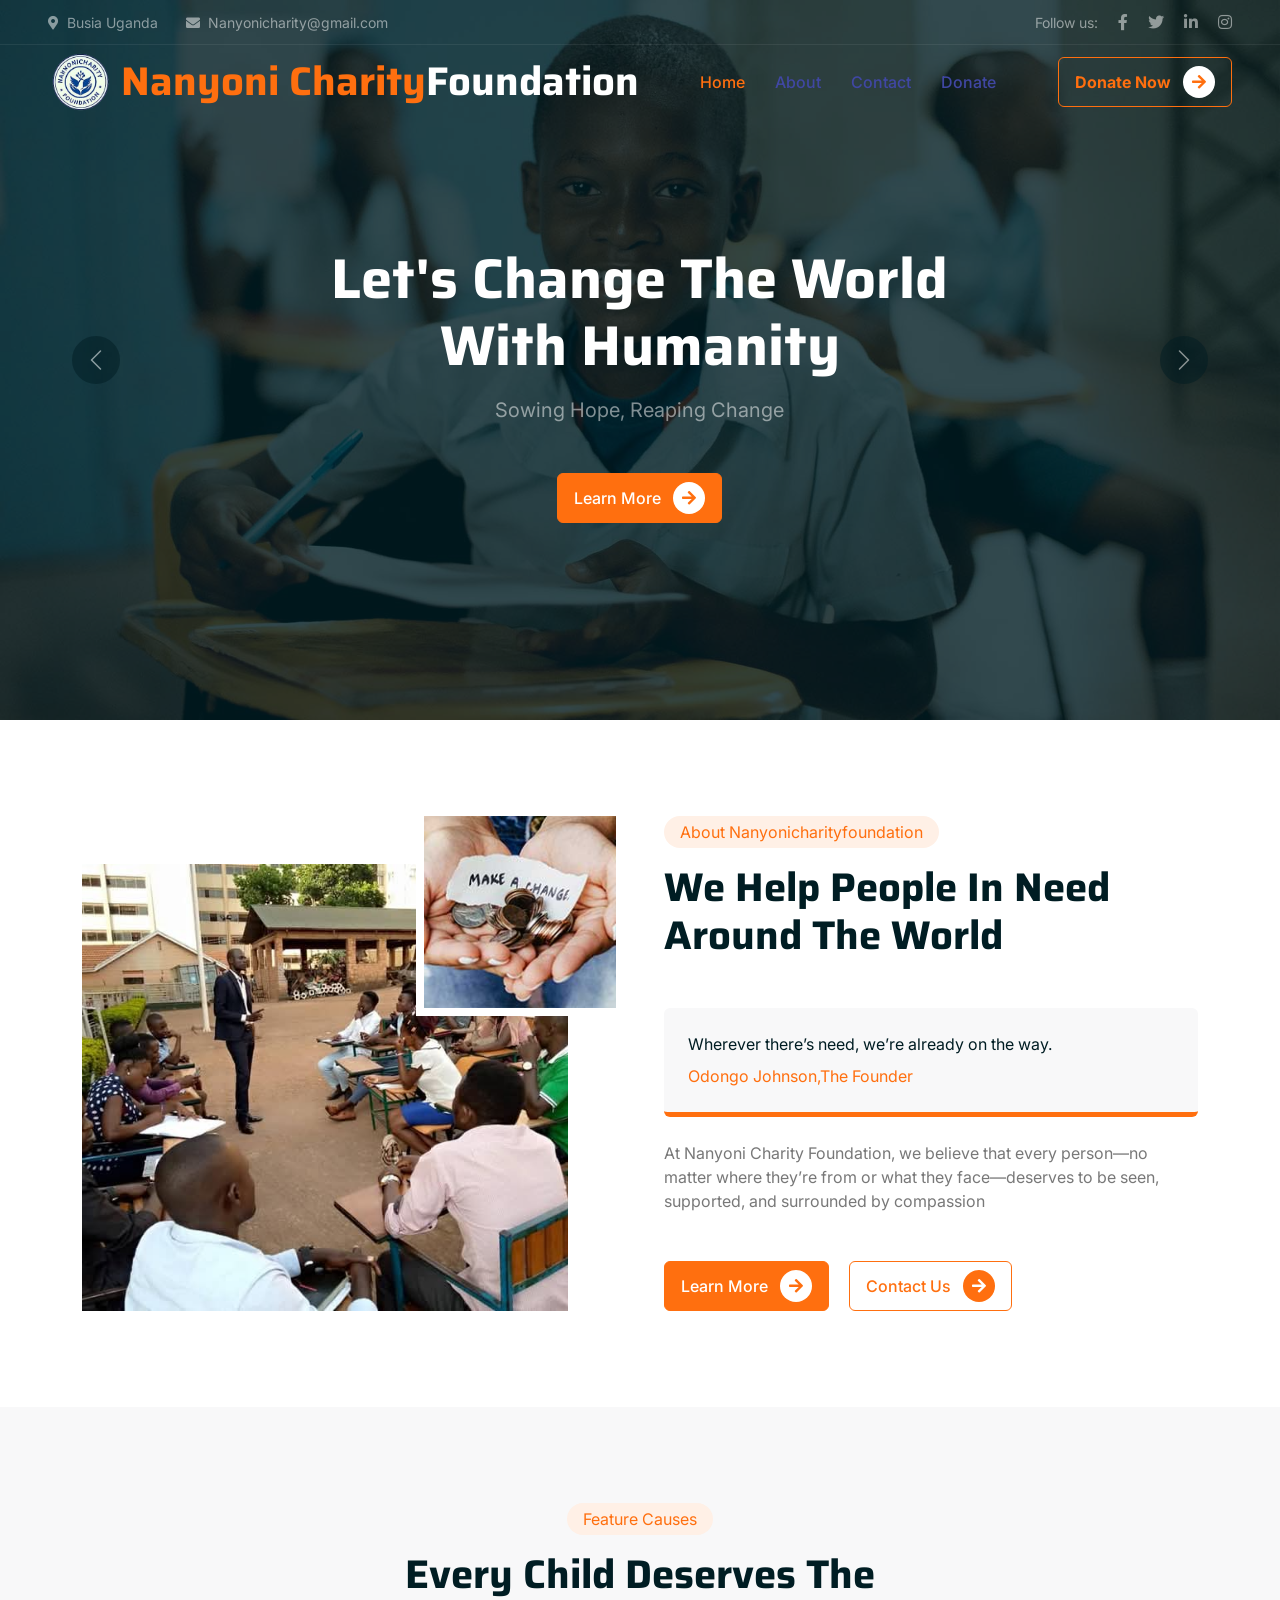
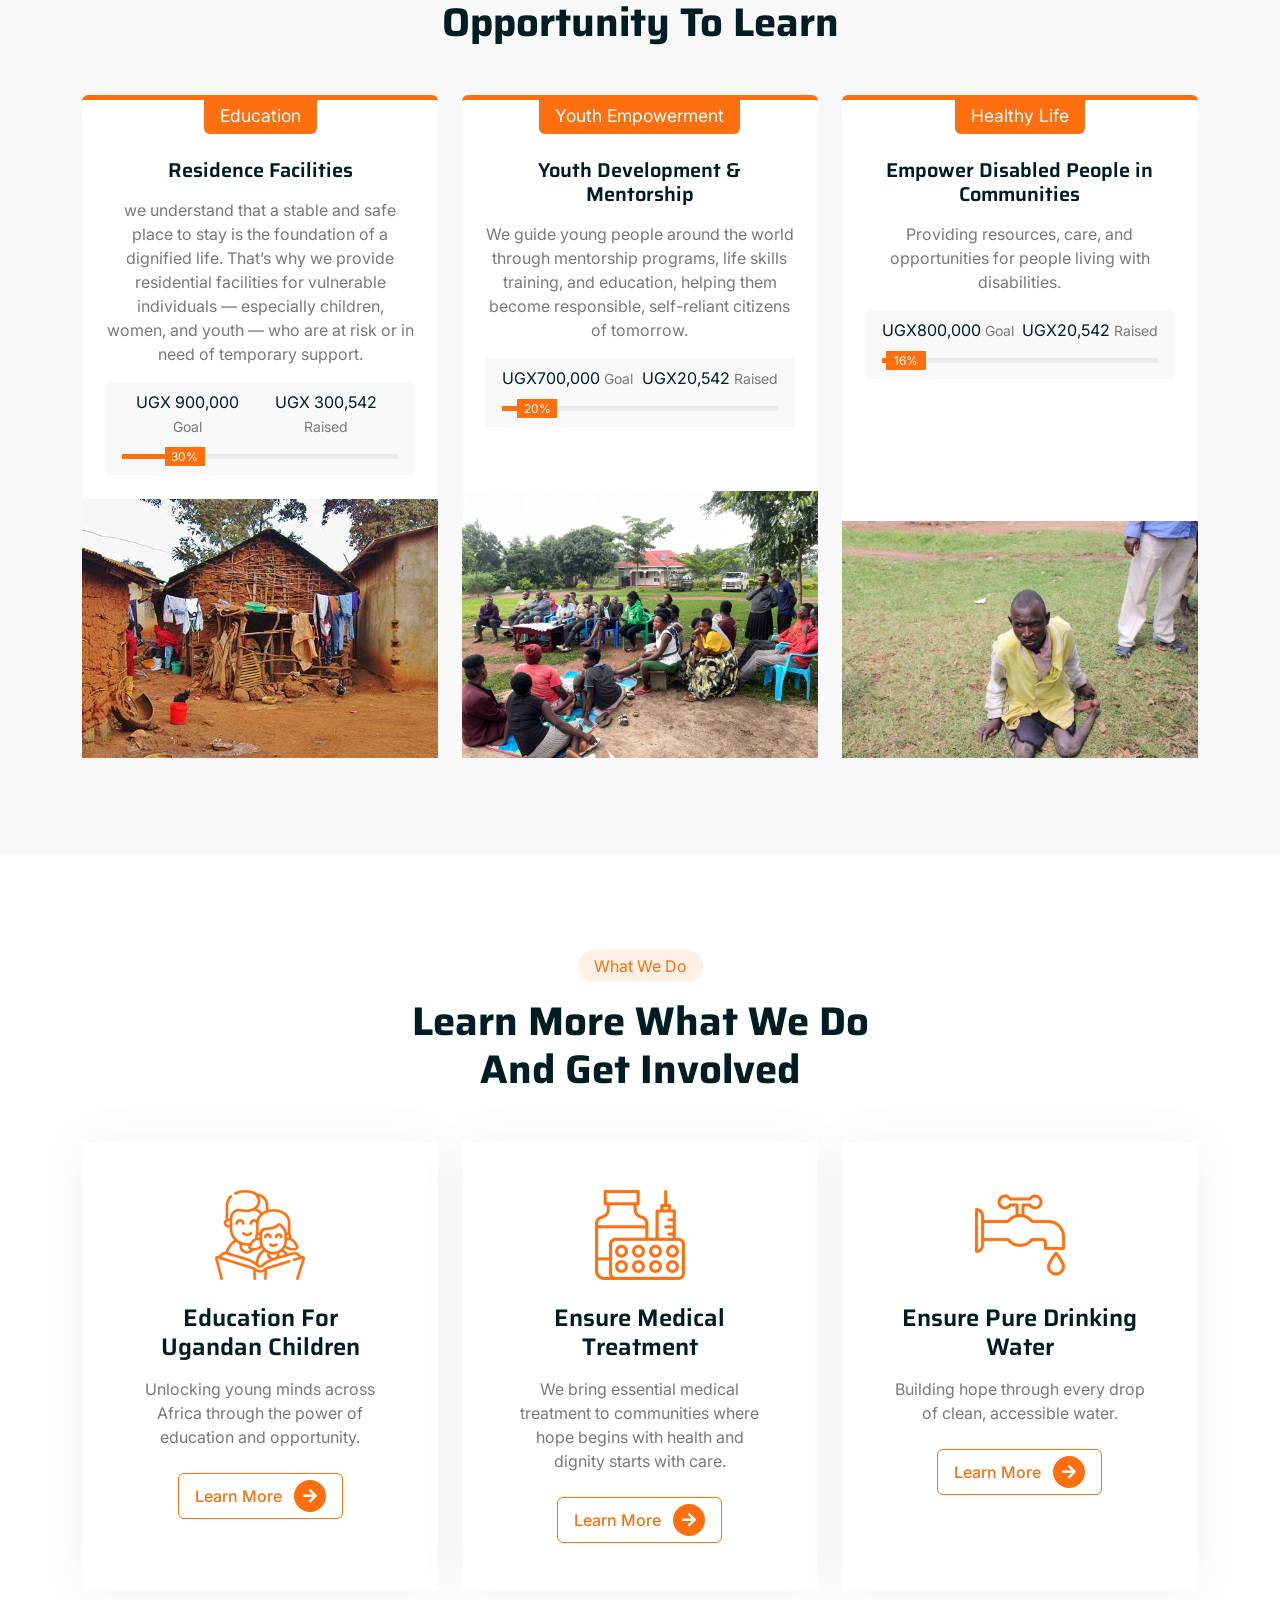
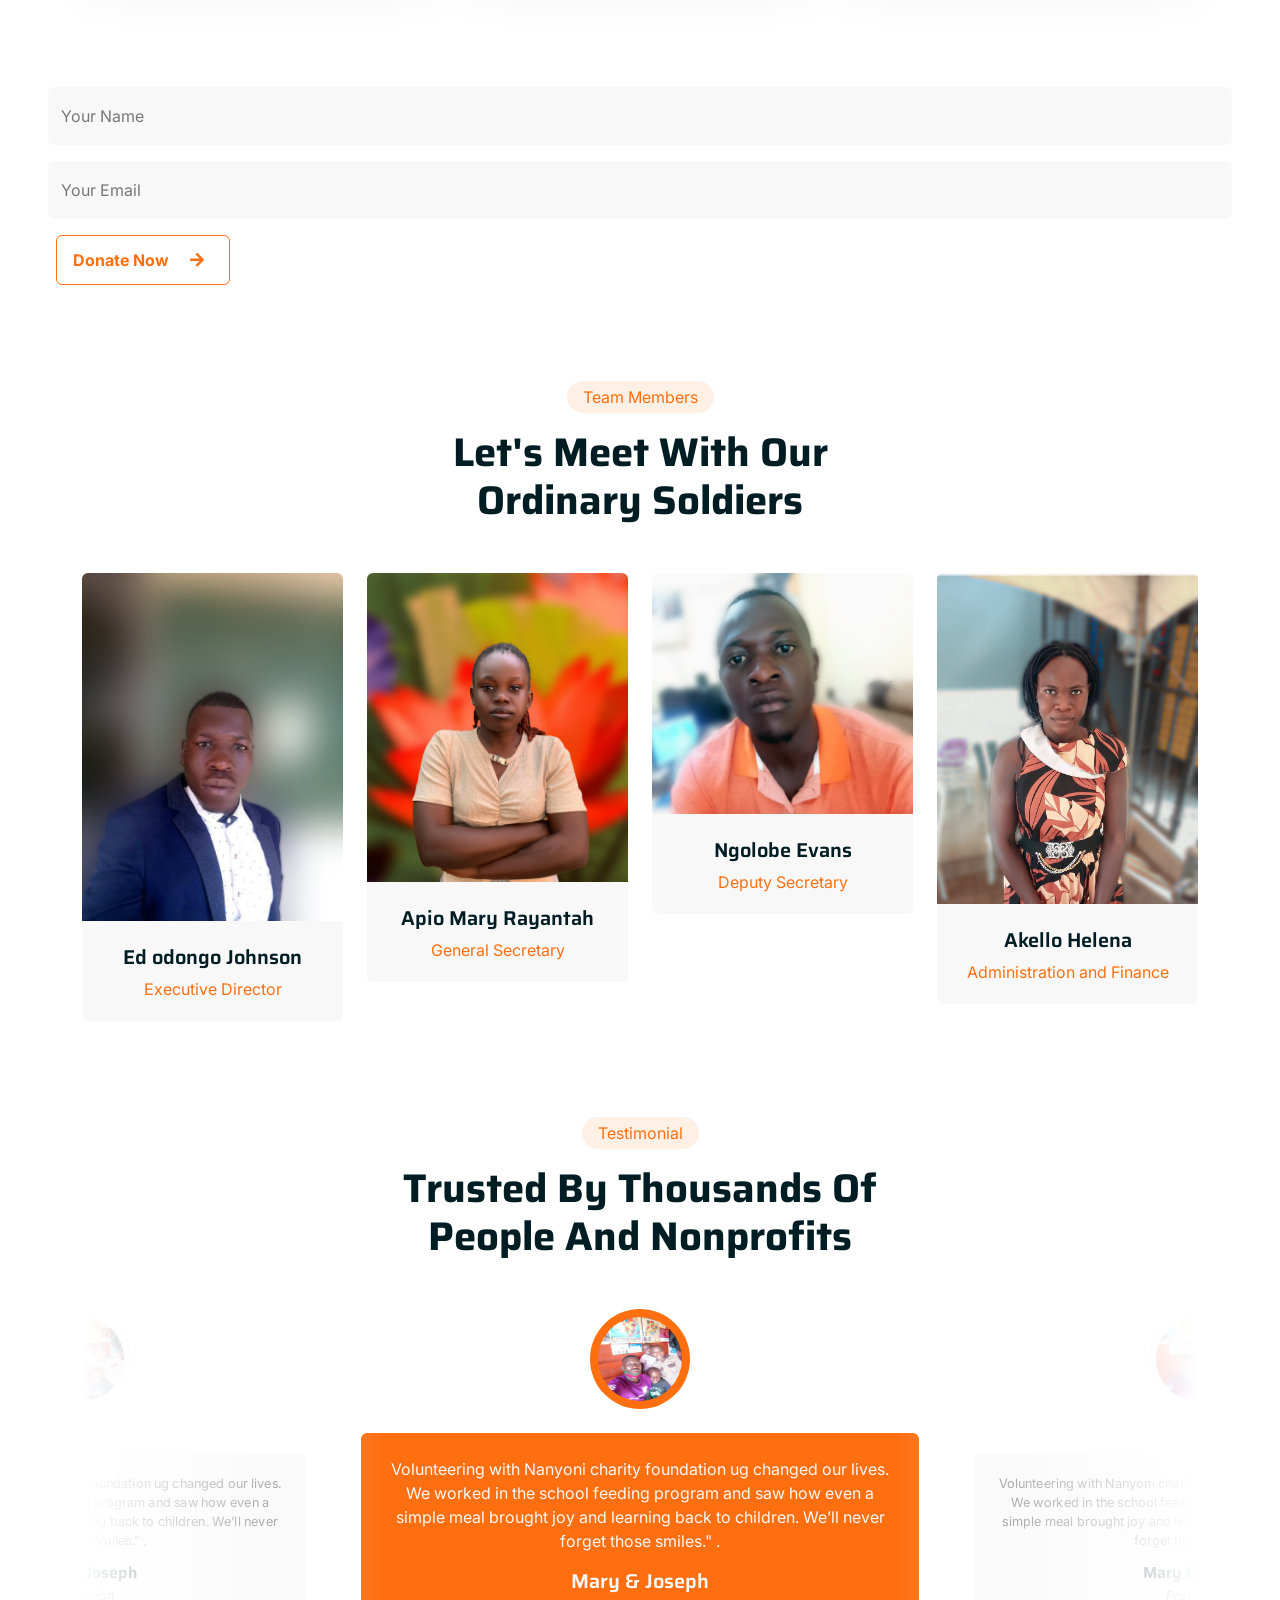
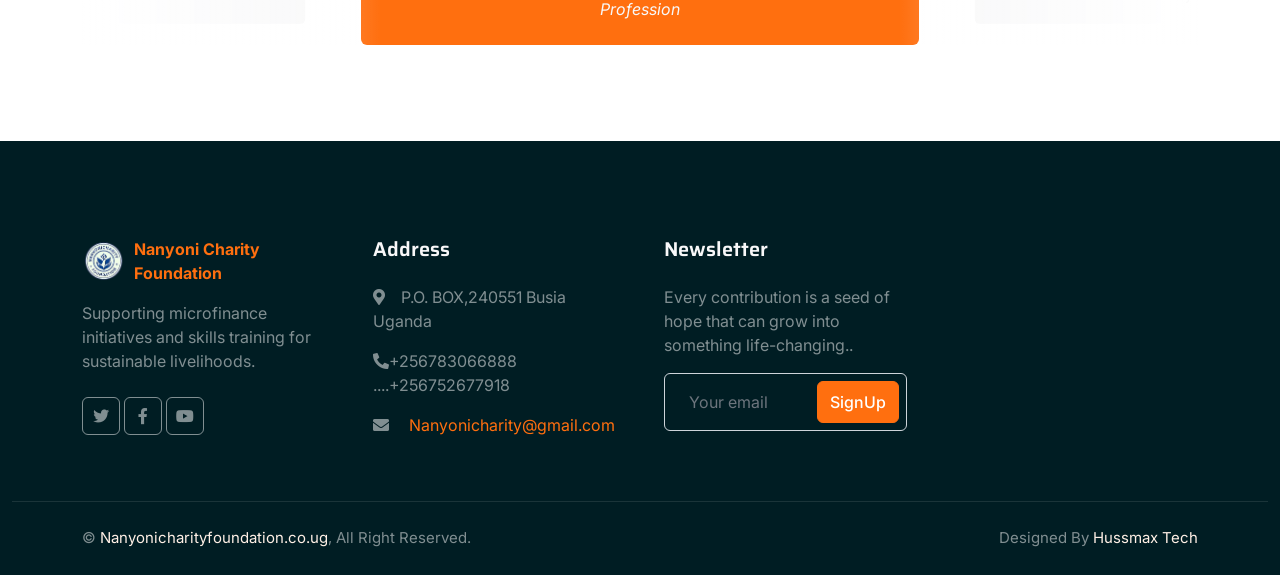
==== commit 3774e1d9: "Add files via upload" ====
--- a/index.html
+++ b/index.html
@@ -1,14 +1,6 @@
  <!DOCTYPE html>
 <html lang="en">
-<!-- Google tag (gtag.js) -->
-<script async src="https://www.googletagmanager.com/gtag/js?id=G-Y1ZYX7X7W8"></script>
-<script>
-  window.dataLayer = window.dataLayer || [];
-  function gtag(){dataLayer.push(arguments);}
-  gtag('js', new Date());
-
-  gtag('config', 'G-Y1ZYX7X7W8');
-</script>
+
 <head>
     <meta charset="utf-8">
     <title>Nanyoni charity foundation ug</title>
@@ -16,8 +8,9 @@
     <meta content="" name="keywords">
     <meta content="" name="description">
 
-    <!-- Favicon -->
-    <link href="img/favicon.ico" rel="icon">
+    <!-- Favicon (use site logo) -->
+    <link rel="icon" href="img/Logo 1.png" type="image/png" sizes="48x48">
+    <link rel="shortcut icon" href="img/Logo 1.png" type="image/png">
 
     <!-- Google Web Fonts -->
     <link rel="preconnect" href="https://fonts.googleapis.com">
@@ -64,7 +57,7 @@
         </div>
 
     <nav class="navbar navbar-expand-lg navbar-dark py-lg-0 px-lg-5 wow fadeIn" data-wow-delay="0.1s">
-        <img src="img/Logo 1.png" alt="logo 1" style="height: 50px; margin-right: 10px;">
+        <img src="img/Logo 1.png" alt="Logo 1.png" style="height: 60px; margin-right: 10px;">
         <h1 class="fw-bold text-primary m-0">Nanyoni Charity<span class="text-white">Foundation</span></h1>
         <button class="navbar-toggler" type="button" data-bs-toggle="collapse" data-bs-target="#navbarcollapse" aria-controls="navbarcollapse" aria-expanded="false" aria-label="Toggle navigation">
             <span class="navbar-toggler-icon"></span>
@@ -74,7 +67,7 @@
                 <a href="index.html" class="nav-item nav-link active">Home</a>
                 <a href="about.html" class="nav-item nav-link">About</a>
                 <a href="contact.html" class="nav-item nav-link">Contact</a>
-				<a href="payout.html" class="nav-item nav-link">Donate</a>
+                <a href="payout.html" class="nav-item nav-link">Donate</a>
             </div>
             <div class="d-none d-lg-flex ms-2">
                     <a href="payout.html" class="btn btn-outline-primary py-2 px-3" href="donate.html">
@@ -199,7 +192,7 @@
                     <div class="causes-item d-flex flex-column bg-white border-top border-5 border-primary rounded-top overflow-hidden h-100">
                         <div class="text-center p-4 pt-0">
                             <div class="d-inline-block bg-primary text-white rounded-bottom fs-5 pb-1 px-3 mb-4">
-                                <small>Community housing support</small>
+                                <small>Education</small>
                             </div>
                             <h5 class="mb-3">Residence Facilities</h5>
                             <p> we understand that a stable and safe place to stay is the foundation of a dignified life. That’s why we provide residential facilities for vulnerable individuals — especially children, women, and youth — who are at risk or in need of temporary support.</p>
@@ -587,9 +580,4 @@
     <script src="js/main.js"></script>
 </body>
 
-
-</html>
-
-
-
-
+</html>
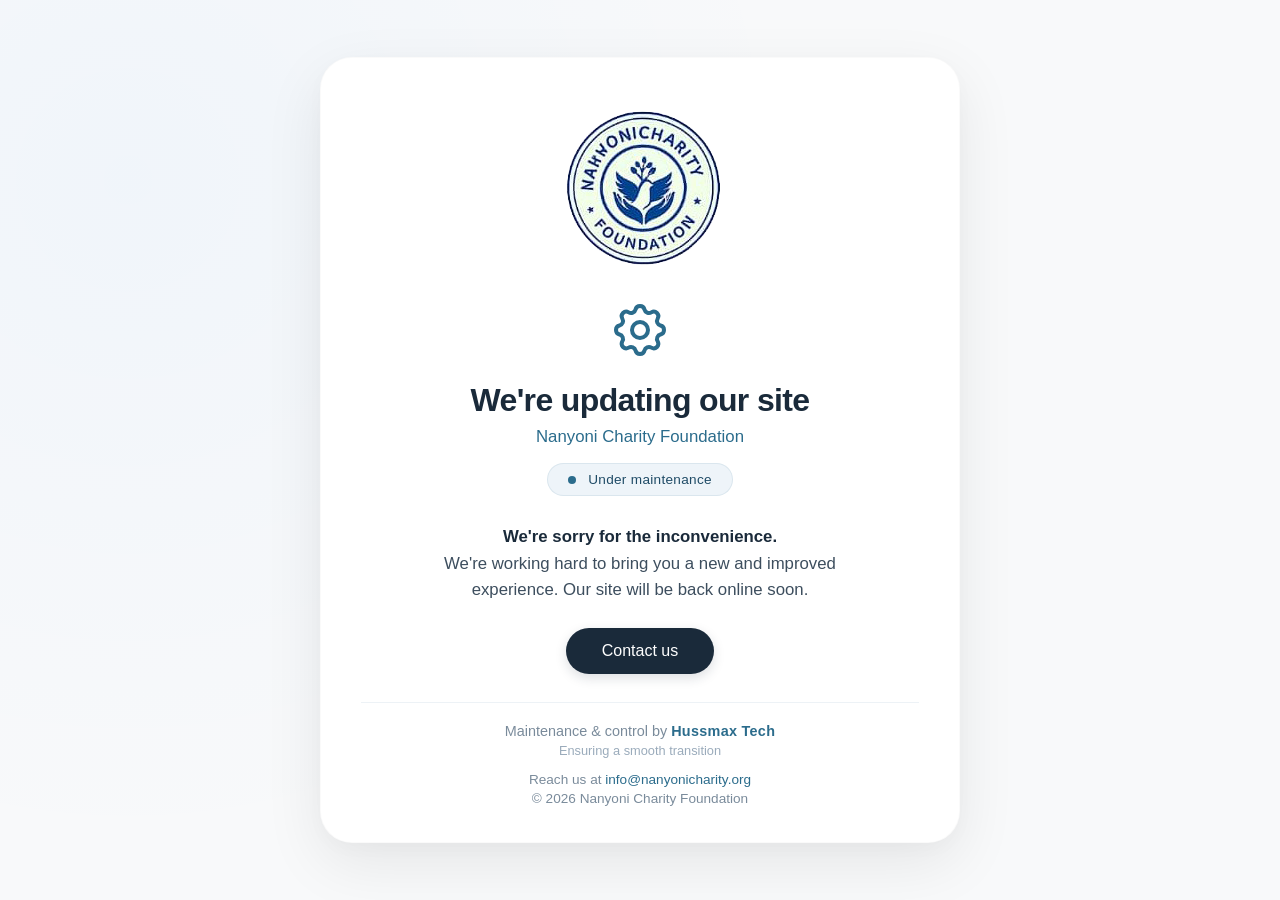
==== commit 054a96db: "Add files via upload" ====
--- a/index.html
+++ b/index.html
@@ -1,583 +1,260 @@
- <!DOCTYPE html>
+<!DOCTYPE html>
 <html lang="en">
-
 <head>
-    <meta charset="utf-8">
-    <title>Nanyoni charity foundation ug</title>
-    <meta content="width=device-width, initial-scale=1.0" name="viewport">
-    <meta content="" name="keywords">
-    <meta content="" name="description">
-
-    <!-- Favicon (use site logo) -->
-    <link rel="icon" href="img/Logo 1.png" type="image/png" sizes="48x48">
-    <link rel="shortcut icon" href="img/Logo 1.png" type="image/png">
-
-    <!-- Google Web Fonts -->
-    <link rel="preconnect" href="https://fonts.googleapis.com">
-    <link rel="preconnect" href="https://fonts.gstatic.com" crossorigin>
-    <link href="https://fonts.googleapis.com/css2?family=Inter:wght@400;500;600&family=Saira:wght@500;600;700&display=swap" rel="stylesheet"> 
-
-    <!-- Icon Font Stylesheet -->
-    <link href="https://cdnjs.cloudflare.com/ajax/libs/font-awesome/5.10.0/css/all.min.css" rel="stylesheet">
-    <link href="https://cdn.jsdelivr.net/npm/bootstrap-icons@1.4.1/font/bootstrap-icons.css" rel="stylesheet">
-
-    <!-- Libraries Stylesheet -->
-    <link href="lib/animate/animate.min.css" rel="stylesheet">
-    <link href="lib/owlcarousel/assets/owl.carousel.min.css" rel="stylesheet">
-
-    <!-- Customized Bootstrap Stylesheet -->
-    <link href="css/bootstrap.min.css" rel="stylesheet">
-
-    <!-- Template Stylesheet -->
-    <link href="css/style.css" rel="stylesheet">
+  <meta charset="UTF-8" />
+  <meta name="viewport" content="width=device-width, initial-scale=1.0" />
+  <title>Nanyoni Charity Foundation - Site Update</title>
+  <style>
+    /* ── Reset & base ── */
+    * {
+      margin: 0;
+      padding: 0;
+      box-sizing: border-box;
+    }
+
+    body {
+      font-family: -apple-system, BlinkMacSystemFont, 'Segoe UI', Roboto, 'Helvetica Neue', Arial, sans-serif;
+      background: #f8f9fa;
+      min-height: 100vh;
+      display: flex;
+      align-items: center;
+      justify-content: center;
+      margin: 0;
+      padding: 20px;
+      background-image: radial-gradient(circle at 10% 20%, rgba(0, 123, 255, 0.03) 0%, transparent 50%);
+    }
+
+    .maintenance-card {
+      max-width: 640px;
+      width: 100%;
+      background: white;
+      border-radius: 32px;
+      padding: 48px 40px 36px;
+      box-shadow: 0 20px 60px rgba(0, 0, 0, 0.08), 0 6px 20px rgba(0, 0, 0, 0.02);
+      text-align: center;
+      border: 1px solid rgba(0, 0, 0, 0.02);
+    }
+
+    /* ── Logo ── */
+    .logo-area {
+      margin-bottom: 28px;
+    }
+
+    .logo-area img {
+      max-width: 200px;
+      height: auto;
+      display: block;
+      margin: 0 auto;
+    }
+
+    /* ── Icon ── */
+    .maintenance-icon {
+      margin-bottom: 20px;
+      display: flex;
+      justify-content: center;
+    }
+
+    .maintenance-icon svg {
+      width: 64px;
+      height: 64px;
+      color: #2b6c8c;
+    }
+
+    h1 {
+      font-size: 2rem;
+      font-weight: 700;
+      color: #1a2a3a;
+      letter-spacing: -0.02em;
+      margin-bottom: 8px;
+    }
+
+    .subhead {
+      font-size: 1.05rem;
+      color: #2b6c8c;
+      font-weight: 500;
+      margin-bottom: 16px;
+    }
+
+    .message {
+      font-size: 1.05rem;
+      line-height: 1.6;
+      color: #3d4e5e;
+      max-width: 480px;
+      margin: 0 auto 20px;
+    }
+
+    .message strong {
+      color: #1a2a3a;
+      font-weight: 600;
+    }
+
+    .update-badge {
+      display: inline-block;
+      background: #eef4f9;
+      padding: 8px 20px;
+      border-radius: 40px;
+      font-size: 0.85rem;
+      font-weight: 500;
+      color: #1f4b66;
+      letter-spacing: 0.3px;
+      margin-bottom: 28px;
+      border: 1px solid rgba(43, 108, 140, 0.10);
+    }
+
+    .update-badge span {
+      display: inline-block;
+      width: 8px;
+      height: 8px;
+      background: #2b6c8c;
+      border-radius: 50%;
+      margin-right: 8px;
+      animation: pulse-dot 1.6s infinite;
+    }
+
+    @keyframes pulse-dot {
+      0% { opacity: 0.4; transform: scale(0.9); }
+      50% { opacity: 1; transform: scale(1.2); }
+      100% { opacity: 0.4; transform: scale(0.9); }
+    }
+
+    /* ── Contact button ── */
+    .contact-link {
+      display: inline-block;
+      background: #1a2a3a;
+      color: white;
+      text-decoration: none;
+      padding: 14px 36px;
+      border-radius: 60px;
+      font-weight: 500;
+      font-size: 1rem;
+      transition: background 0.2s, transform 0.15s;
+      box-shadow: 0 4px 12px rgba(26, 42, 58, 0.15);
+      margin-top: 4px;
+    }
+
+    .contact-link:hover {
+      background: #2b3d50;
+      transform: translateY(-2px);
+      box-shadow: 0 8px 20px rgba(26, 42, 58, 0.20);
+    }
+
+    .contact-link:active {
+      transform: translateY(0px);
+    }
+
+    /* ── Hussmax Tech credit ── */
+    .tech-credit {
+      margin-top: 28px;
+      padding-top: 20px;
+      border-top: 1px solid #edf2f6;
+      font-size: 0.9rem;
+      color: #7a8b9b;
+    }
+
+    .tech-credit strong {
+      color: #1a2a3a;
+      font-weight: 600;
+    }
+
+    .tech-credit .hussmax {
+      color: #2b6c8c;
+      font-weight: 600;
+      letter-spacing: 0.3px;
+    }
+
+    .footer-note {
+      margin-top: 14px;
+      font-size: 0.85rem;
+      color: #7a8b9b;
+    }
+
+    .footer-note a {
+      color: #2b6c8c;
+      text-decoration: none;
+      font-weight: 500;
+    }
+
+    .footer-note a:hover {
+      text-decoration: underline;
+    }
+
+    /* ── Responsive ── */
+    @media (max-width: 500px) {
+      .maintenance-card {
+        padding: 32px 20px 28px;
+      }
+      h1 {
+        font-size: 1.6rem;
+      }
+      .message {
+        font-size: 0.96rem;
+      }
+      .contact-link {
+        padding: 12px 28px;
+        width: 100%;
+      }
+      .logo-area img {
+        max-width: 150px;
+      }
+    }
+  </style>
 </head>
-
 <body>
-    <!-- Spinner Start -->
-    <div id="spinner" class="show bg-white position-fixed translate-middle w-100 vh-100 top-50 start-50 d-flex align-items-center justify-content-center">
-        <div class="spinner-grow text-primary" role="status"></div>
-    </div>
-    <!-- Spinner End -->
-
-
-    <!-- Navbar Start -->
-    <div class="container-fluid fixed-top px-0 wow fadeIn" data-wow-delay="0.1s">
-        <div class="top-bar text-white-50 row gx-0 align-items-center d-none d-lg-flex">
-            <div class="col-lg-6 px-5 text-start">
-                <small><i class="fa fa-map-marker-alt me-2"></i>Busia Uganda</small>
-                <small class="ms-4"><i class="fa fa-envelope me-2"></i>Nanyonicharity@gmail.com</small>
-            </div>
-            <div class="col-lg-6 px-5 text-end">
-                <small>Follow us:</small>
-                <a class="text-white-50 ms-3" href=""><i class="fab fa-facebook-f"></i></a>
-                <a class="text-white-50 ms-3" href=""><i class="fab fa-twitter"></i></a>
-                <a class="text-white-50 ms-3" href=""><i class="fab fa-linkedin-in"></i></a>
-                <a class="text-white-50 ms-3" href=""><i class="fab fa-instagram"></i></a>
-            </div>
-        </div>
-
-    <nav class="navbar navbar-expand-lg navbar-dark py-lg-0 px-lg-5 wow fadeIn" data-wow-delay="0.1s">
-        <img src="img/Logo 1.png" alt="Logo 1.png" style="height: 60px; margin-right: 10px;">
-        <h1 class="fw-bold text-primary m-0">Nanyoni Charity<span class="text-white">Foundation</span></h1>
-        <button class="navbar-toggler" type="button" data-bs-toggle="collapse" data-bs-target="#navbarcollapse" aria-controls="navbarcollapse" aria-expanded="false" aria-label="Toggle navigation">
-            <span class="navbar-toggler-icon"></span>
-        </button>
-        <div class="collapse navbar-collapse" id="navbarcollapse">
-            <div class="navbar-nav ms-auto p-4 py-lg-0">
-                <a href="index.html" class="nav-item nav-link active">Home</a>
-                <a href="about.html" class="nav-item nav-link">About</a>
-                <a href="contact.html" class="nav-item nav-link">Contact</a>
-                <a href="payout.html" class="nav-item nav-link">Donate</a>
-            </div>
-            <div class="d-none d-lg-flex ms-2">
-                    <a href="payout.html" class="btn btn-outline-primary py-2 px-3" href="donate.html">
-                        <span class="fw-bold">Donate Now</span>
-                        <div class="d-inline-flex btn-sm-square bg-white text-primary rounded-circle ms-2">
-                            <i class="fa fa-arrow-right"></i>
-                        </div>
-                    </a>
-                </div>
-        </div>
-    </nav>
+
+<div class="maintenance-card">
+
+  <!-- ═══ LOGO ═══ -->
+  <div class="logo-area">
+    <img src="Logo%201.png" alt="Nanyoni Charity Foundation" />
+  </div>
+
+  <!-- ═══ MAINTENANCE ICON ═══ -->
+  <div class="maintenance-icon" aria-hidden="true">
+    <svg xmlns="http://www.w3.org/2000/svg" fill="none" viewBox="0 0 24 24" stroke="currentColor" stroke-width="1.5">
+      <path stroke-linecap="round" stroke-linejoin="round" d="M10.325 4.317c.426-1.756 2.924-1.756 3.35 0a1.724 1.724 0 0 0 2.573 1.066c1.543-.94 3.31.826 2.37 2.37a1.724 1.724 0 0 0 1.065 2.572c1.756.426 1.756 2.924 0 3.35a1.724 1.724 0 0 0-1.066 2.573c.94 1.543-.826 3.31-2.37 2.37a1.724 1.724 0 0 0-2.572 1.065c-.426 1.756-2.924 1.756-3.35 0a1.724 1.724 0 0 0-2.573-1.066c-1.543.94-3.31-.826-2.37-2.37a1.724 1.724 0 0 0-1.065-2.572c-1.756-.426-1.756-2.924 0-3.35a1.724 1.724 0 0 0 1.066-2.573c-.94-1.543.826-3.31 2.37-2.37.996.608 2.296.07 2.572-1.065z" />
+      <path stroke-linecap="round" stroke-linejoin="round" d="M15 12a3 3 0 1 1-6 0 3 3 0 0 1 6 0z" />
+    </svg>
+  </div>
+
+  <h1>We're updating our site</h1>
+  <p class="subhead">Nanyoni Charity Foundation</p>
+
+  <div class="update-badge">
+    <span></span> Under maintenance
+  </div>
+
+  <p class="message">
+    <strong>We're sorry for the inconvenience.</strong><br />
+    We're working hard to bring you a new and improved experience.
+    Our site will be back online soon.
+  </p>
+
+  <!-- ═══ CONTACT BUTTON ═══ -->
+  <a href="mailto:info@nanyonicharity.org" class="contact-link">
+    Contact us
+  </a>
+
+  <!-- ═══ HUSSMAX TECH CREDIT ═══ -->
+  <div class="tech-credit">
+    <p>
+      Maintenance &amp; control by <span class="hussmax">Hussmax Tech</span>
+    </p>
+    <p style="font-size: 0.8rem; margin-top: 4px; color: #9aabbb;">
+      Ensuring a smooth transition
+    </p>
+  </div>
+
+  <!-- ═══ FOOTER ═══ -->
+  <div class="footer-note">
+    <p>
+      Reach us at <a href="mailto:info@nanyonicharity.org">info@nanyonicharity.org</a>
+    </p>
+    <p style="margin-top: 4px;">
+      &copy; 2026 Nanyoni Charity Foundation
+    </p>
+  </div>
+
 </div>
-<!-- Navbar End -->
-
-
-    <!-- Carousel Start -->
-    <div class="container-fluid p-0 mb-5">
-        <div id="header-carousel" class="carousel slide" data-bs-ride="carousel">
-            <div class="carousel-inner">
-                <div class="carousel-item active">
-                    <img class="w-100" src="img/carousel-1.jpg" alt="Image">
-                    <div class="carousel-caption">
-                        <div class="container">
-                            <div class="row justify-content-center">
-                                <div class="col-lg-7 pt-5">
-                                    <h1 class="display-4 text-white mb-3 animated slideInDown">Let's Change The World With Humanity</h1>
-                                    <p class="fs-5 text-white-50 mb-5 animated slideInDown">Sowing Hope, Reaping Change </p>
-                                    <a class="btn btn-primary py-2 px-3 animated slideInDown" href="">
-                                        Learn More
-                                        <div class="d-inline-flex btn-sm-square bg-white text-primary rounded-circle ms-2">
-                                            <i class="fa fa-arrow-right"></i>
-                                        </div>
-                                    </a>
-                                </div>
-                            </div>
-                        </div>
-                    </div>
-                </div>
-                <div class="carousel-item">
-                    <img class="w-100" src="img/carousel-2.jpg" alt="Image">
-                    <div class="carousel-caption">
-                        <div class="container">
-                            <div class="row justify-content-center">
-                                <div class="col-lg-7 pt-5">
-                                    <h1 class="display-4 text-white mb-3 animated slideInDown">Let's Save More Lifes With Our Helping Hand</h1>
-                                    <p class="fs-5 text-white-50 mb-5 animated slideInDown">Every helping hand is a step toward hope</p>
-                                    <a class="btn btn-primary py-2 px-3 animated slideInDown" href="">
-                                        Learn More
-                                        <div class="d-inline-flex btn-sm-square bg-white text-primary rounded-circle ms-2">
-                                            <i class="fa fa-arrow-right"></i>
-                                        </div>
-                                    </a>
-                                </div>
-                            </div>
-                        </div>
-                    </div>
-                </div>
-            </div>
-            <button class="carousel-control-prev" type="button" data-bs-target="#header-carousel"
-                data-bs-slide="prev">
-                <span class="carousel-control-prev-icon" aria-hidden="true"></span>
-                <span class="visually-hidden">Previous</span>
-            </button>
-            <button class="carousel-control-next" type="button" data-bs-target="#header-carousel"
-                data-bs-slide="next">
-                <span class="carousel-control-next-icon" aria-hidden="true"></span>
-                <span class="visually-hidden">Next</span>
-            </button>
-        </div>
-    </div>
-    <!-- Carousel End -->
-
-
-    <!-- About Start -->
-    <div class="container-xxl py-5">
-        <div class="container">
-            <div class="row g-5">
-                <div class="col-lg-6 wow fadeInUp" data-wow-delay="0.1s">
-                    <div class="position-relative overflow-hidden h-100" style="min-height: 400px;">
-                        <img class="position-absolute w-100 h-100 pt-5 pe-5" src="img/about-1.jpg" alt="" style="object-fit: cover;">
-                        <img class="position-absolute top-0 end-0 bg-white ps-2 pb-2" src="img/about-2.jpg" alt="" style="width: 200px; height: 200px;">
-                    </div>
-                </div>
-                <div class="col-lg-6 wow fadeInUp" data-wow-delay="0.5s">
-                    <div class="h-100">
-                        <div class="d-inline-block rounded-pill bg-secondary text-primary py-1 px-3 mb-3">About Nanyonicharityfoundation</div>
-                        <h1 class="display-6 mb-5">We Help People In Need Around The World</h1>
-                        <div class="bg-light border-bottom border-5 border-primary rounded p-4 mb-4">
-                            <p class="text-dark mb-2">Wherever there’s need, we’re already on the way.</p>
-                            <span class="text-primary">Odongo Johnson,The Founder</span>
-                        </div>
-                        <p class="mb-5">At Nanyoni Charity Foundation, we believe that every person—no matter where they’re from or what they face—deserves to be seen, supported, and surrounded by compassion</p>
-                        <a class="btn btn-primary py-2 px-3 me-3" href="">
-                            Learn More
-                            <div class="d-inline-flex btn-sm-square bg-white text-primary rounded-circle ms-2">
-                                <i class="fa fa-arrow-right"></i>
-                            </div>
-                        </a>
-                        <a class="btn btn-outline-primary py-2 px-3" href="">
-                            Contact Us
-                            <div class="d-inline-flex btn-sm-square bg-primary text-white rounded-circle ms-2">
-                                <i class="fa fa-arrow-right"></i>
-                            </div>
-                        </a>
-                    </div>
-                </div>
-            </div>
-        </div>
-    </div>
-    <!-- About End -->
-
-
-    <!-- Causes Start -->
-    <div class="container-xxl bg-light my-5 py-5">
-        <div class="container py-5">
-            <div class="text-center mx-auto mb-5 wow fadeInUp" data-wow-delay="0.1s" style="max-width: 500px;">
-                <div class="d-inline-block rounded-pill bg-secondary text-primary py-1 px-3 mb-3">Feature Causes</div>
-                <h1 class="display-6 mb-5">Every Child Deserves The Opportunity To Learn</h1>
-            </div>
-            <div class="row g-4 justify-content-center">
-                <div class="col-lg-4 col-md-6 wow fadeInUp" data-wow-delay="0.1s">
-                    <div class="causes-item d-flex flex-column bg-white border-top border-5 border-primary rounded-top overflow-hidden h-100">
-                        <div class="text-center p-4 pt-0">
-                            <div class="d-inline-block bg-primary text-white rounded-bottom fs-5 pb-1 px-3 mb-4">
-                                <small>Education</small>
-                            </div>
-                            <h5 class="mb-3">Residence Facilities</h5>
-                            <p> we understand that a stable and safe place to stay is the foundation of a dignified life. That’s why we provide residential facilities for vulnerable individuals — especially children, women, and youth — who are at risk or in need of temporary support.</p>
-                            <div class="causes-progress bg-light p-3 pt-2">
-                                <div class="d-flex justify-content-between">
-                                    <p class="text-dark">UGX 900,000 <small class="text-body">Goal</small></p>
-                                    <p class="text-dark">UGX 300,542 <small class="text-body">Raised</small></p>
-                                </div>
-                                <div class="progress">
-                                    <div class="progress-bar" role="progressbar" aria-valuenow="30" aria-valuemin="0" aria-valuemax="100">
-                                        <span>30%</span>
-                                    </div>
-                                </div>
-                            </div>
-                        </div>
-                        <div class="position-relative mt-auto">
-                            <img class="img-fluid" src="img/courses-1.jpg" alt="">
-                            <div class="causes-overlay">
-                                <a class="btn btn-outline-primary" href="">
-                                    Read More
-                                    <div class="d-inline-flex btn-sm-square bg-primary text-white rounded-circle ms-2">
-                                        <i class="fa fa-arrow-right"></i>
-                                    </div>
-                                </a>
-                            </div>
-                        </div>
-                    </div>
-                </div>
-                <div class="col-lg-4 col-md-6 wow fadeInUp" data-wow-delay="0.3s">
-                    <div class="causes-item d-flex flex-column bg-white border-top border-5 border-primary rounded-top overflow-hidden h-100">
-                        <div class="text-center p-4 pt-0">
-                            <div class="d-inline-block bg-primary text-white rounded-bottom fs-5 pb-1 px-3 mb-4">
-                                <small>Youth Empowerment</small>
-                            </div>
-                            <h5 class="mb-3">Youth Development & Mentorship</h5>
-                            <p>We guide young people around the world through mentorship programs, life skills training, and education, helping them become responsible, self-reliant citizens of tomorrow.</p>
-                            <div class="causes-progress bg-light p-3 pt-2">
-                                <div class="d-flex justify-content-between">
-                                    <p class="text-dark">UGX700,000 <small class="text-body">Goal</small></p>
-                                    <p class="text-dark">UGX20,542 <small class="text-body">Raised</small></p>
-                                </div>
-                                <div class="progress">
-                                    <div class="progress-bar" role="progressbar" aria-valuenow="20" aria-valuemin="0" aria-valuemax="100">
-                                        <span>20%</span>
-                                    </div>
-                                </div>
-                            </div>
-                        </div>
-                        <div class="position-relative mt-auto">
-                            <img class="img-fluid" src="img/courses-2.jpg" alt="">
-                            <div class="causes-overlay">
-                                <a class="btn btn-outline-primary" href="">
-                                    Read More
-                                    <div class="d-inline-flex btn-sm-square bg-primary text-white rounded-circle ms-2">
-                                        <i class="fa fa-arrow-right"></i>
-                                    </div>
-                                </a>
-                            </div>
-                        </div>
-                    </div>
-                </div>
-                <div class="col-lg-4 col-md-6 wow fadeInUp" data-wow-delay="0.5s">
-                    <div class="causes-item d-flex flex-column bg-white border-top border-5 border-primary rounded-top overflow-hidden h-100">
-                        <div class="text-center p-4 pt-0">
-                            <div class="d-inline-block bg-primary text-white rounded-bottom fs-5 pb-1 px-3 mb-4">
-                                <small>Healthy Life</small>
-                            </div>
-                            <h5 class="mb-3">Empower Disabled People in Communities</h5>
-                            <p>Providing resources, care, and opportunities for people living with disabilities.</p>
-                            <div class="causes-progress bg-light p-3 pt-2">
-                                <div class="d-flex justify-content-between">
-                                    <p class="text-dark">UGX800,000 <small class="text-body">Goal</small></p>
-                                    <p class="text-dark">UGX20,542 <small class="text-body">Raised</small></p>
-                                </div>
-                                <div class="progress">
-                                    <div class="progress-bar" role="progressbar" aria-valuenow="16" aria-valuemin="0" aria-valuemax="100">
-                                        <span>16%</span>
-                                    </div>
-                                     <!--  Cause End -->
-                                </div>
-                            </div>
-                        </div>
-                        <div class="position-relative mt-auto">
-                            <img class="img-fluid" src="img/courses-3.jpg" alt="">
-                            <div class="causes-overlay">
-                                <a class="btn btn-outline-primary" href="">
-                                    Read More
-                                    <div class="d-inline-flex btn-sm-square bg-primary text-white rounded-circle ms-2">
-                                        <i class="fa fa-arrow-right"></i>
-                                    </div>
-                                </a>
-                            </div>
-                        </div>
-                    </div>
-                </div>
-            </div>
-        </div>
-    </div>
-    <!-- Causes End -->
-
-
-    <!-- Service Start -->
-    <div class="container-xxl py-5">
-        <div class="container">
-            <div class="text-center mx-auto mb-5 wow fadeInUp" data-wow-delay="0.1s" style="max-width: 500px;">
-                <div class="d-inline-block rounded-pill bg-secondary text-primary py-1 px-3 mb-3">What We Do</div>
-                <h1 class="display-6 mb-5">Learn More What We Do And Get Involved</h1>
-            </div>
-            <div class="row g-4 justify-content-center">
-                <div class="col-lg-4 col-md-6 wow fadeInUp" data-wow-delay="0.1s">
-                    <div class="service-item bg-white text-center h-100 p-4 p-xl-5">
-                        <img class="img-fluid mb-4" src="img/icon-1.png" alt="">
-                        <h4 class="mb-3">Education For Ugandan Children</h4>
-                        <p class="mb-4">Unlocking young minds across Africa through the power of education and opportunity.</p>
-                        <a class="btn btn-outline-primary px-3" href="">
-                            Learn More
-                            <div class="d-inline-flex btn-sm-square bg-primary text-white rounded-circle ms-2">
-                                <i class="fa fa-arrow-right"></i>
-                            </div>
-                        </a>
-                    </div>
-                </div>
-                <div class="col-lg-4 col-md-6 wow fadeInUp" data-wow-delay="0.3s">
-                    <div class="service-item bg-white text-center h-100 p-4 p-xl-5">
-                        <img class="img-fluid mb-4" src="img/icon-2.png" alt="">
-                        <h4 class="mb-3">Ensure Medical Treatment</h4>
-                        <p class="mb-4">We bring essential medical treatment to communities where hope begins with health and dignity starts with care.</p>
-                        <a class="btn btn-outline-primary px-3" href="">
-                            Learn More
-                            <div class="d-inline-flex btn-sm-square bg-primary text-white rounded-circle ms-2">
-                                <i class="fa fa-arrow-right"></i>
-                            </div>
-                        </a>
-                    </div>
-                </div>
-                <div class="col-lg-4 col-md-6 wow fadeInUp" data-wow-delay="0.5s">
-                    <div class="service-item bg-white text-center h-100 p-4 p-xl-5">
-                        <img class="img-fluid mb-4" src="img/icon-3.png" alt="">
-                        <h4 class="mb-3">Ensure Pure Drinking Water</h4>
-                        <p class="mb-4">Building hope through every drop of clean, accessible water.</p>
-                        <a class="btn btn-outline-primary px-3" href="">
-                            Learn More
-                            <div class="d-inline-flex btn-sm-square bg-primary text-white rounded-circle ms-2">
-                                <i class="fa fa-arrow-right"></i>
-                            </div>
-                        </a>
-                    </div>
-                </div>
-            </div>
-        </div>
-    </div>
-    <!-- Service End -->
- 
-                    <div class="h-100 bg-white p-5">
-                        <form>
-                            <div class="row g-3">
-                                <div class="col-12">
-                                    <div class="form-floating">
-                                        <input type="text" class="form-control bg-light border-0" id="name" placeholder="Your Name">
-                                        <label for="name">Your Name</label>
-                                    </div>
-                                </div>
-                                <div class="col-12">
-                                    <div class="form-floating">
-                                        <input type="email" class="form-control bg-light border-0" id="email" placeholder="Your Email">
-                                        <label for="email">Your Email</label>
-                                    </div>
-                                </div>
-                                
-                                <div class="d-none d-lg-flex ms-2">
-                    <a href="payout.html" class="btn btn-outline-primary py-2 px-3" href="donate.html">
-                        <span class="fw-bold">Donate Now</span>
-                        <div class="d-inline-flex btn-sm-square bg-white text-primary rounded-circle ms-2">
-                            <i class="fa fa-arrow-right"></i>
-                        </div>
-                    </a>
-                </div>
-                            </div>
-                        </form>
-                    </div>
-                </div>
-            </div>
-        </div>
-    </div>
-    <!-- Donate End -->
-
-
-    <!-- Team Start -->
-    <div class="container-xxl py-5">
-        <div class="container">
-            <div class="text-center mx-auto mb-5 wow fadeInUp" data-wow-delay="0.1s" style="max-width: 500px;">
-                <div class="d-inline-block rounded-pill bg-secondary text-primary py-1 px-3 mb-3">Team Members</div>
-                <h1 class="display-6 mb-5">Let's Meet With Our Ordinary Soldiers</h1>
-            </div>
-            <div class="row g-4">
-                <div class="col-lg-3 col-md-6 wow fadeInUp" data-wow-delay="0.1s">
-                    <div class="team-item position-relative rounded overflow-hidden">
-                        <div class="overflow-hidden">
-                            <img class="img-fluid" src="img/team-1.png" alt="">
-                        </div>
-                        <div class="team-text bg-light text-center p-4">
-                            <h5>Ed odongo Johnson </h5>
-                            <p class="text-primary">Executive Director</p>
-                            <div class="team-social text-center">
-                                <a class="btn btn-square" href=""><i class="fab fa-facebook-f"></i></a>
-                                <a class="btn btn-square" href=""><i class="fab fa-twitter"></i></a>
-                                <a class="btn btn-square" href=""><i class="fab fa-instagram"></i></a>
-                            </div>
-                        </div>
-                    </div>
-                </div>
-                <div class="col-lg-3 col-md-6 wow fadeInUp" data-wow-delay="0.3s">
-                    <div class="team-item position-relative rounded overflow-hidden">
-                        <div class="overflow-hidden">
-                            <img class="img-fluid" src="img/team-2.png" alt="">
-                        </div>
-                        <div class="team-text bg-light text-center p-4">
-                            <h5>Apio Mary Rayantah</h5>
-                            <p class="text-primary">General Secretary </p>
-                            <div class="team-social text-center">
-                                <a class="btn btn-square" href=""><i class="fab fa-facebook-f"></i></a>
-                                <a class="btn btn-square" href=""><i class="fab fa-twitter"></i></a>
-                                <a class="btn btn-square" href=""><i class="fab fa-instagram"></i></a>
-                            </div>
-                        </div>
-                    </div>
-                </div>
-                <div class="col-lg-3 col-md-6 wow fadeInUp" data-wow-delay="0.5s">
-                    <div class="team-item position-relative rounded overflow-hidden">
-                        <div class="overflow-hidden">
-                            <img class="img-fluid" src="img/team-3.png" alt="">
-                        </div>
-                        <div class="team-text bg-light text-center p-4">
-                            <h5>Ngolobe Evans</h5>
-                            <p class="text-primary">Deputy Secretary </p>
-                            <div class="team-social text-center">
-                                <a class="btn btn-square" href=""><i class="fab fa-facebook-f"></i></a>
-                                <a class="btn btn-square" href=""><i class="fab fa-twitter"></i></a>
-                                <a class="btn btn-square" href=""><i class="fab fa-instagram"></i></a>
-                            </div>
-                        </div>
-                    </div>
-                </div>
-                <div class="col-lg-3 col-md-6 wow fadeInUp" data-wow-delay="0.7s">
-                    <div class="team-item position-relative rounded overflow-hidden">
-                        <div class="overflow-hidden">
-                            <img class="img-fluid" src="img/team-4.png" alt="">
-                        </div>
-                        <div class="team-text bg-light text-center p-4">
-                            <h5>Akello Helena</h5>
-                            <p class="text-primary">Administration and Finance</p>
-                            <div class="team-social text-center">
-                                <a class="btn btn-square" href=""><i class="fab fa-facebook-f"></i></a>
-                                <a class="btn btn-square" href=""><i class="fab fa-twitter"></i></a>
-                                <a class="btn btn-square" href=""><i class="fab fa-instagram"></i></a>
-                            </div>
-                        </div>
-                    </div>
-                </div>
-            </div>
-        </div>
-    </div>
-    <!-- Team End -->
-
-
-    <!-- Testimonial Start -->
-    <div class="container-xxl py-5">
-        <div class="container">
-            <div class="text-center mx-auto mb-5 wow fadeInUp" data-wow-delay="0.1s" style="max-width: 500px;">
-                <div class="d-inline-block rounded-pill bg-secondary text-primary py-1 px-3 mb-3">Testimonial</div>
-                <h1 class="display-6 mb-5">Trusted By Thousands Of People And Nonprofits</h1>
-            </div>
-            <div class="owl-carousel testimonial-carousel wow fadeInUp" data-wow-delay="0.1s">
-                <div class="testimonial-item text-center">
-                    <img class="img-fluid bg-light rounded-circle p-2 mx-auto mb-4" src="img/testimonial-1.jpg" style="width: 100px; height: 100px;">
-                    <div class="testimonial-text rounded text-center p-4">
-                        <p>Volunteering with Nanyoni charity foundation ug changed our lives. We worked in the school feeding program and saw how even a simple meal brought joy and learning back to children. We’ll never forget those smiles."
-.</p>
-                        <h5 class="mb-1">Mary & Joseph</h5>
-                        <span class="fst-italic">Profession</span>
-                    </div>
-                </div>
-                
-            </div>
-        </div>
-    </div>
-    <!-- Testimonial End -->
-
-
-    <!-- Footer Start -->
-    <div class="container-fluid bg-dark text-white-50 footer mt-5 pt-5 wow fadeIn" data-wow-delay="0.1s">
-        <div class="container py-5">
-            <div class="row g-5">
-                <div class="col-lg-3 col-md-6">
-                    
-                    <p class="mb-3 d-flex align-items-center">
-                        <img src="img/Logo 1.png" alt="Nanyoni Charity Logo" style="height: 40px; margin-right: 10px;">
-                        <span class="fw-bold text-primary "><span class="text-color=white">Nanyoni</span> Charity Foundation</span>
-                    </p>
-                    <p>Supporting microfinance initiatives and skills training for sustainable livelihoods.</p>
-                    <div class="d-flex pt-2">
-                        <a class="btn btn-square me-1" href="https://x.com/nanyonicharity?t=BZ5oZQwgonp1P8brYM5Vqg&s=09"arget="_blank" rel="noopener"><i class="fab fa-twitter"></i></a>
-                        <a class="btn btn-square me-1" href="https://www.facebook.com/share/14Lgd3FgVPT/" target="_blank" rel="noopener"><i class="fab fa-facebook-f"></i></a>
-                        <a class="btn btn-square me-1" href="https://www.youtube.com/channel/UCN4mpVqYE8qvyZnmQ2QSRfA" target="_blank" rel="noopener"><i class="fab fa-youtube"></i></a>
-                    </div>
-                </div>
-                <div class="col-lg-3 col-md-6">
-                    <h5 class="text-light mb-4">Address</h5>
-                    <p><i class="fa fa-map-marker-alt me-3"></i>P.O. BOX,240551 Busia <br>Uganda</br></p>
-                    <p><i class="fa fa-phone-alt me-10"></i>+256783066888<br> ....+256752677918</br></p>
-                    <p>
-                        <i class="fa fa-envelope me-3"></i>
-                        <a href="https://mail.google.com/mail/nanyonicharity@gmail.com?&compose=Hello Am interested Guide me" class="oone" target="_blank" rel="noopener">
-                            Nanyonicharity@gmail.com
-                        </a>
-                    </p>
-                </div>
-                
-				
-					 
-                <div class="col-lg-3 col-md-6">
-                    <h5 class="text-light mb-4">Newsletter</h5>
-                    <p>Every contribution is a seed of hope that can grow into something life-changing..</p>
-                    <div class="position-relative mx-auto" style="max-width: 400px;">
-                    <input id="newsletterEmail" class="form-control bg-transparent w-100 py-3 ps-4 pe-5" type="email" placeholder="Your email" required>
-                    <button type="button" id="newsletterSignupBtn" class="btn btn-primary py-2 position-absolute top-0 end-0 mt-2 me-2">SignUp</button>
-                    <div id="newsletterEmailError" style="color:red; font-size:0.9em; display:none; margin-top:5px;">Please enter a valid email.</div>
-                    <script>
-                        document.getElementById('newsletterSignupBtn').addEventListener('click', function() {
-                            var emailInput = document.getElementById('newsletterEmail');
-                            var emailError = document.getElementById('newsletterEmailError');
-                            var email = emailInput.value.trim();
-                            var valid = /^[^\s@]+@[^\s@]+\.[^\s@]+$/.test(email);
-                            if (!email || !valid) {
-                                emailError.style.display = 'block';
-                                emailInput.focus();
-                            } else {
-                                emailError.style.display = 'none';
-                                // Open Gmail compose with recipient, subject, and body
-                                var gmailUrl = 'https://mail.google.com/mail/?view=cm&fs=1&to=nanyonicharity@gmail.com&su=Volunteer&body=I would like to volunteer with Nanyoni Charity Foundation Uganda. My email: ' + encodeURIComponent(email);
-                                window.open(gmailUrl, '_blank');
-                            }
-                        });
-                        document.getElementById('newsletterEmail').addEventListener('input', function() {
-                            document.getElementById('newsletterEmailError').style.display = 'none';
-                        });
-                    </script>
-                    <!-- Removed duplicate script for newsletter signup -->
-                    </script>
-                    </div>
-                </div>
-            </div>
-        </div>
-        <div class="container-fluid copyright">
-            <div class="container">
-                <div class="row">
-                    <div class="col-md-6 text-center text-md-start mb-3 mb-md-0">
-                        &copy; <a href="#">Nanyonicharityfoundation.co.ug</a>, All Right Reserved.
-                    </div>
-                    <div class="col-md-6 text-center text-md-end">
-                        <!--/*** This template is free as long as you keep the footer author’s credit link/attribution link/backlink. If you'd like to use the template without the footer author’s credit link/attribution link/backlink, you can purchase the Credit Removal License from "https://htmlcodex.com/credit-removal". Thank you for your support. ***/-->
-                        Designed By <a href="https://hussmax.github.io/elitewebsolutions/">Hussmax Tech</a>
-                    </div>
-                </div>
-            </div>
-        </div>
-    </div>
-    <!-- Footer End -->
-
-
-    <!-- Back to Top -->
-    <a href="#" class="btn btn-lg btn-primary btn-lg-square back-to-top"><i class="bi bi-arrow-up"></i></a>
-
-
-    <!-- JavaScript Libraries -->
-    <script src="https://code.jquery.com/jquery-3.4.1.min.js"></script>
-    <script src="https://cdn.jsdelivr.net/npm/bootstrap@5.0.0/dist/js/bootstrap.bundle.min.js"></script>
-    <script src="lib/wow/wow.min.js"></script>
-    <script src="lib/easing/easing.min.js"></script>
-    <script src="lib/waypoints/waypoints.min.js"></script>
-    <script src="lib/owlcarousel/owl.carousel.min.js"></script>
-    <script src="lib/parallax/parallax.min.js"></script>
-
-    <!-- Template Javascript -->
-    <script src="js/main.js"></script>
+
 </body>
-
 </html>
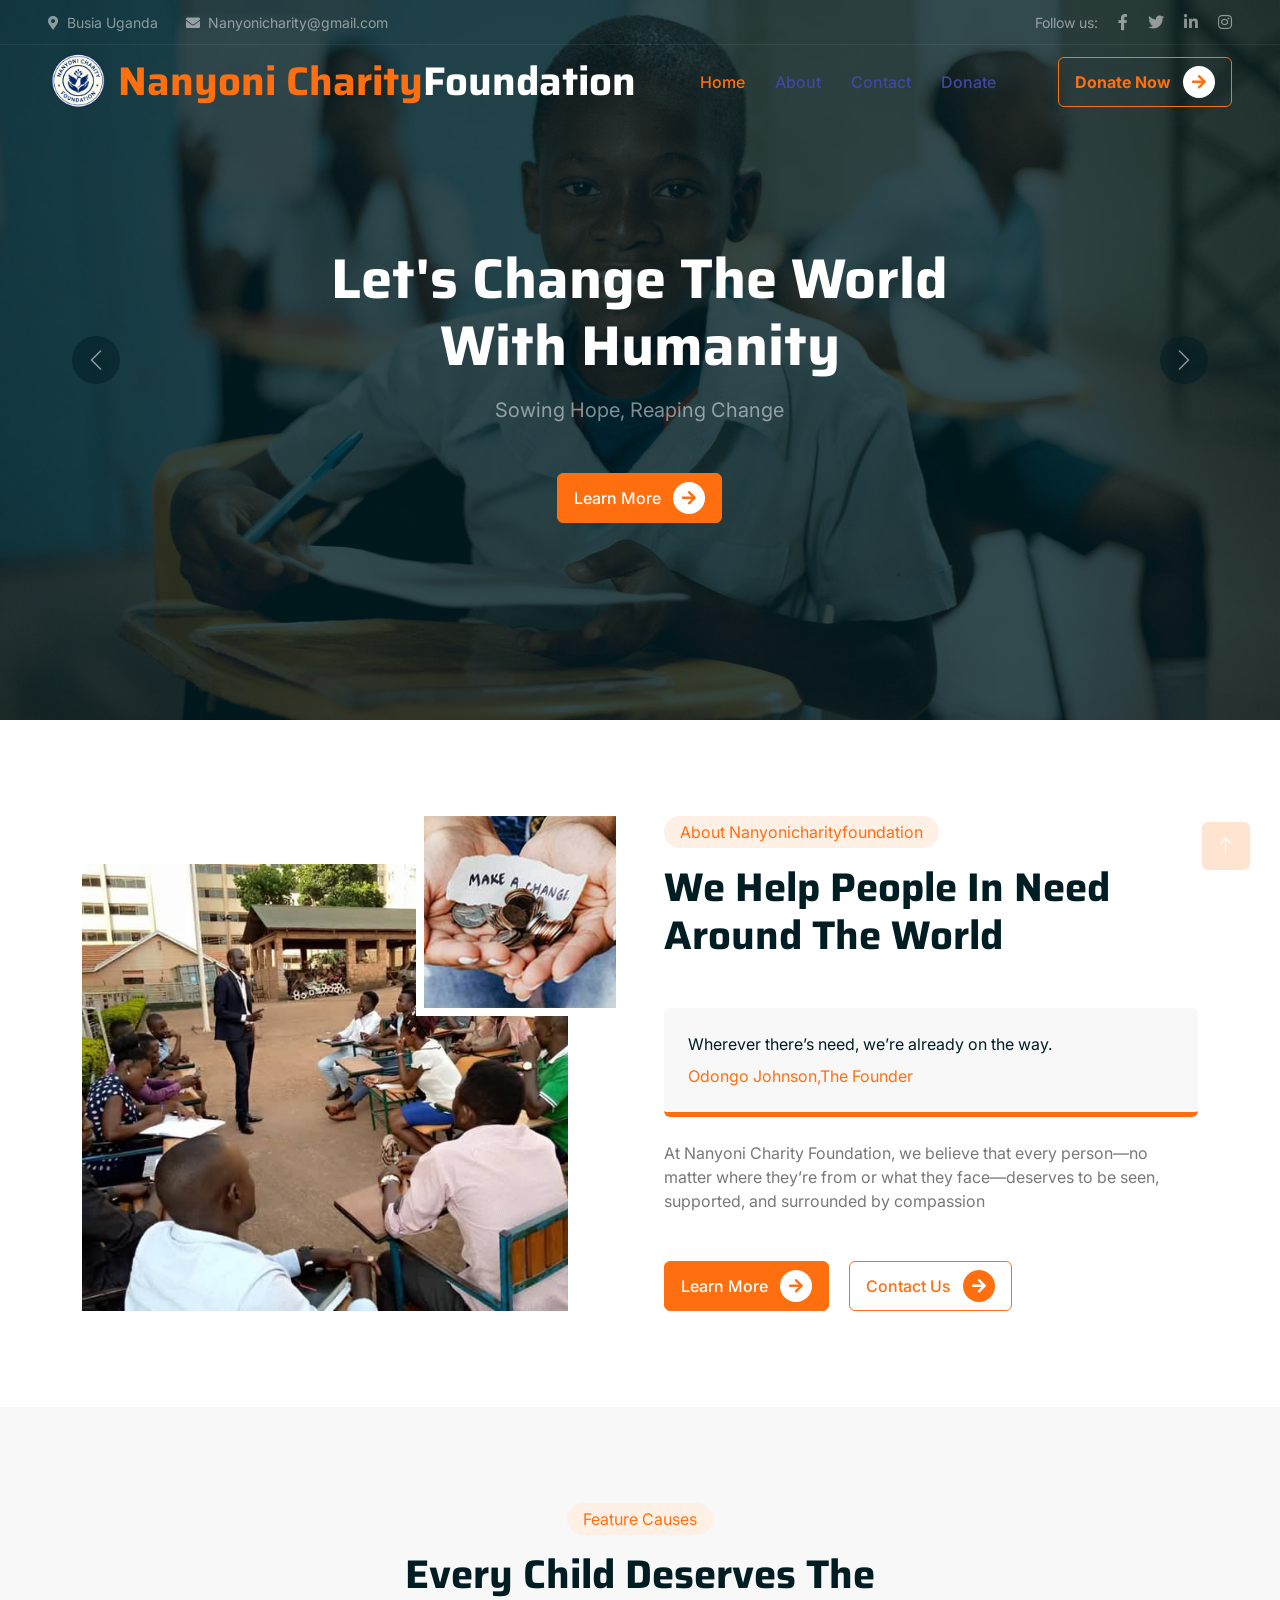
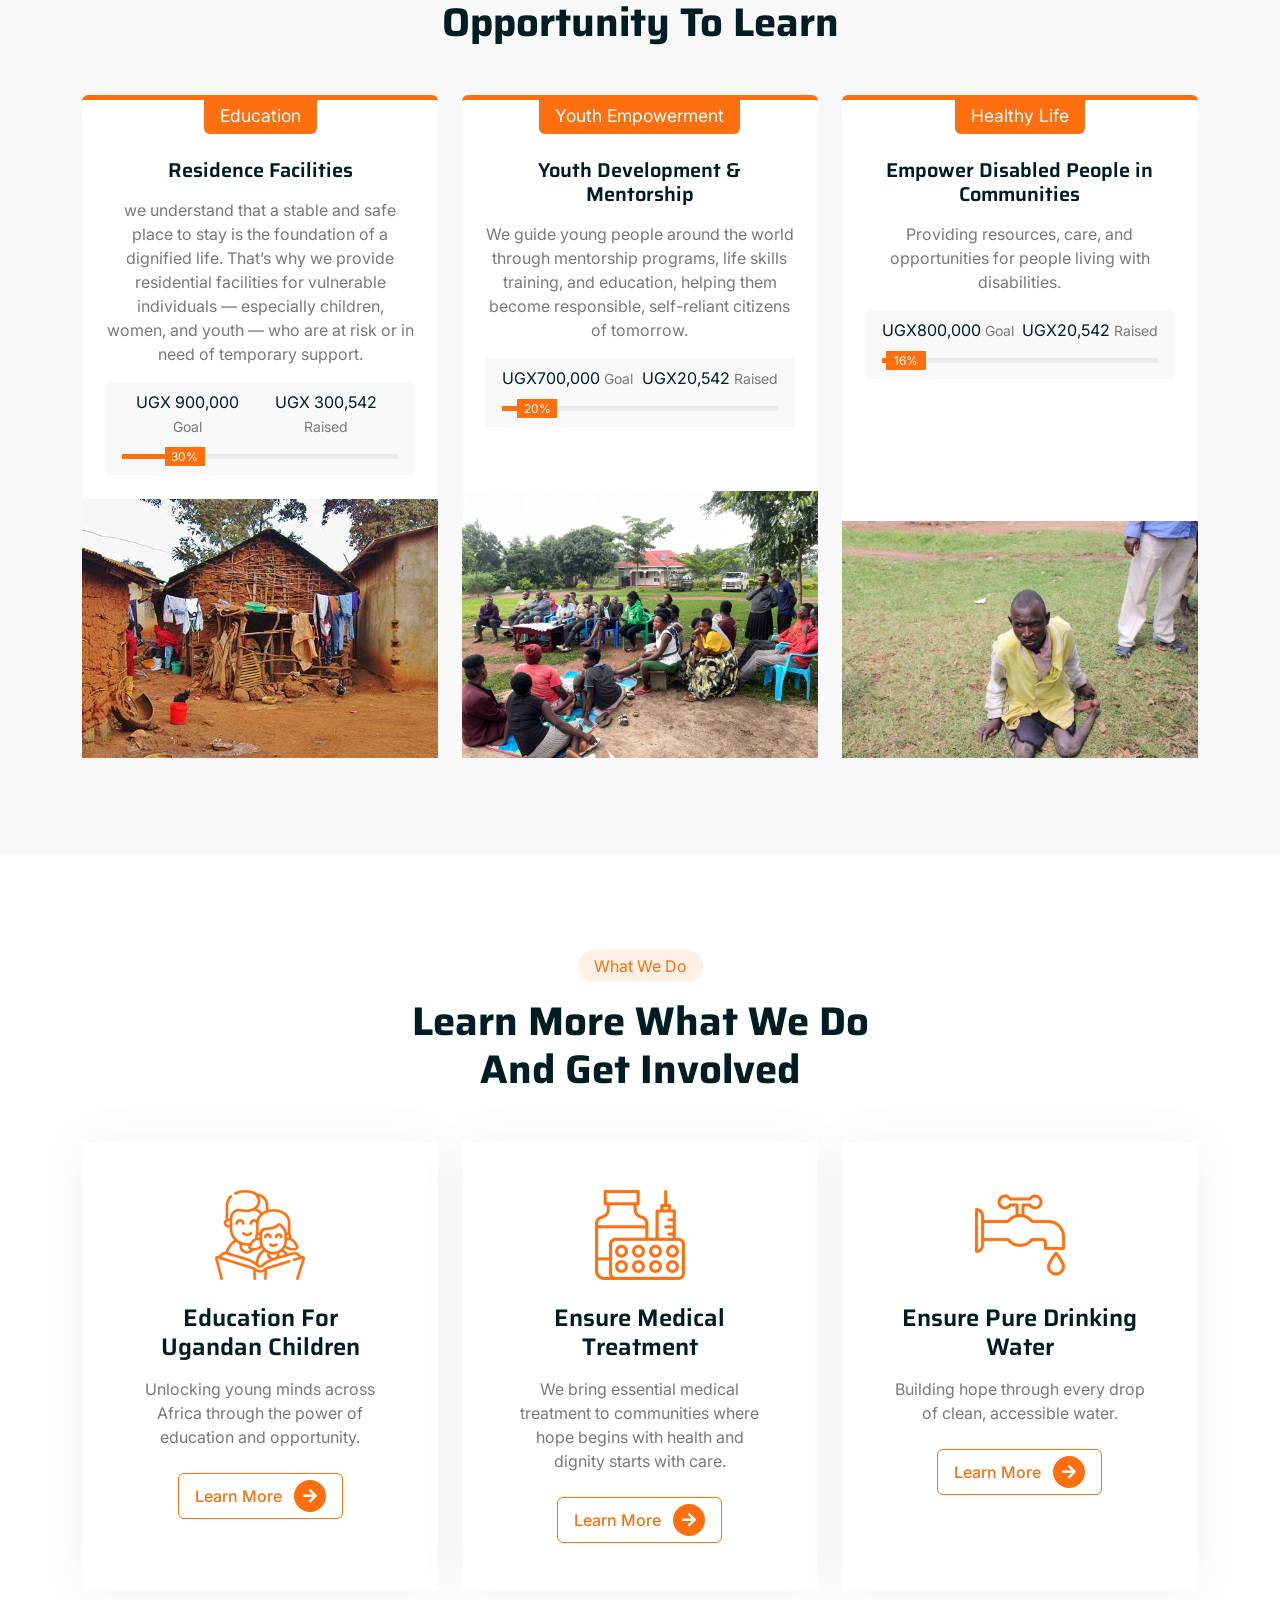
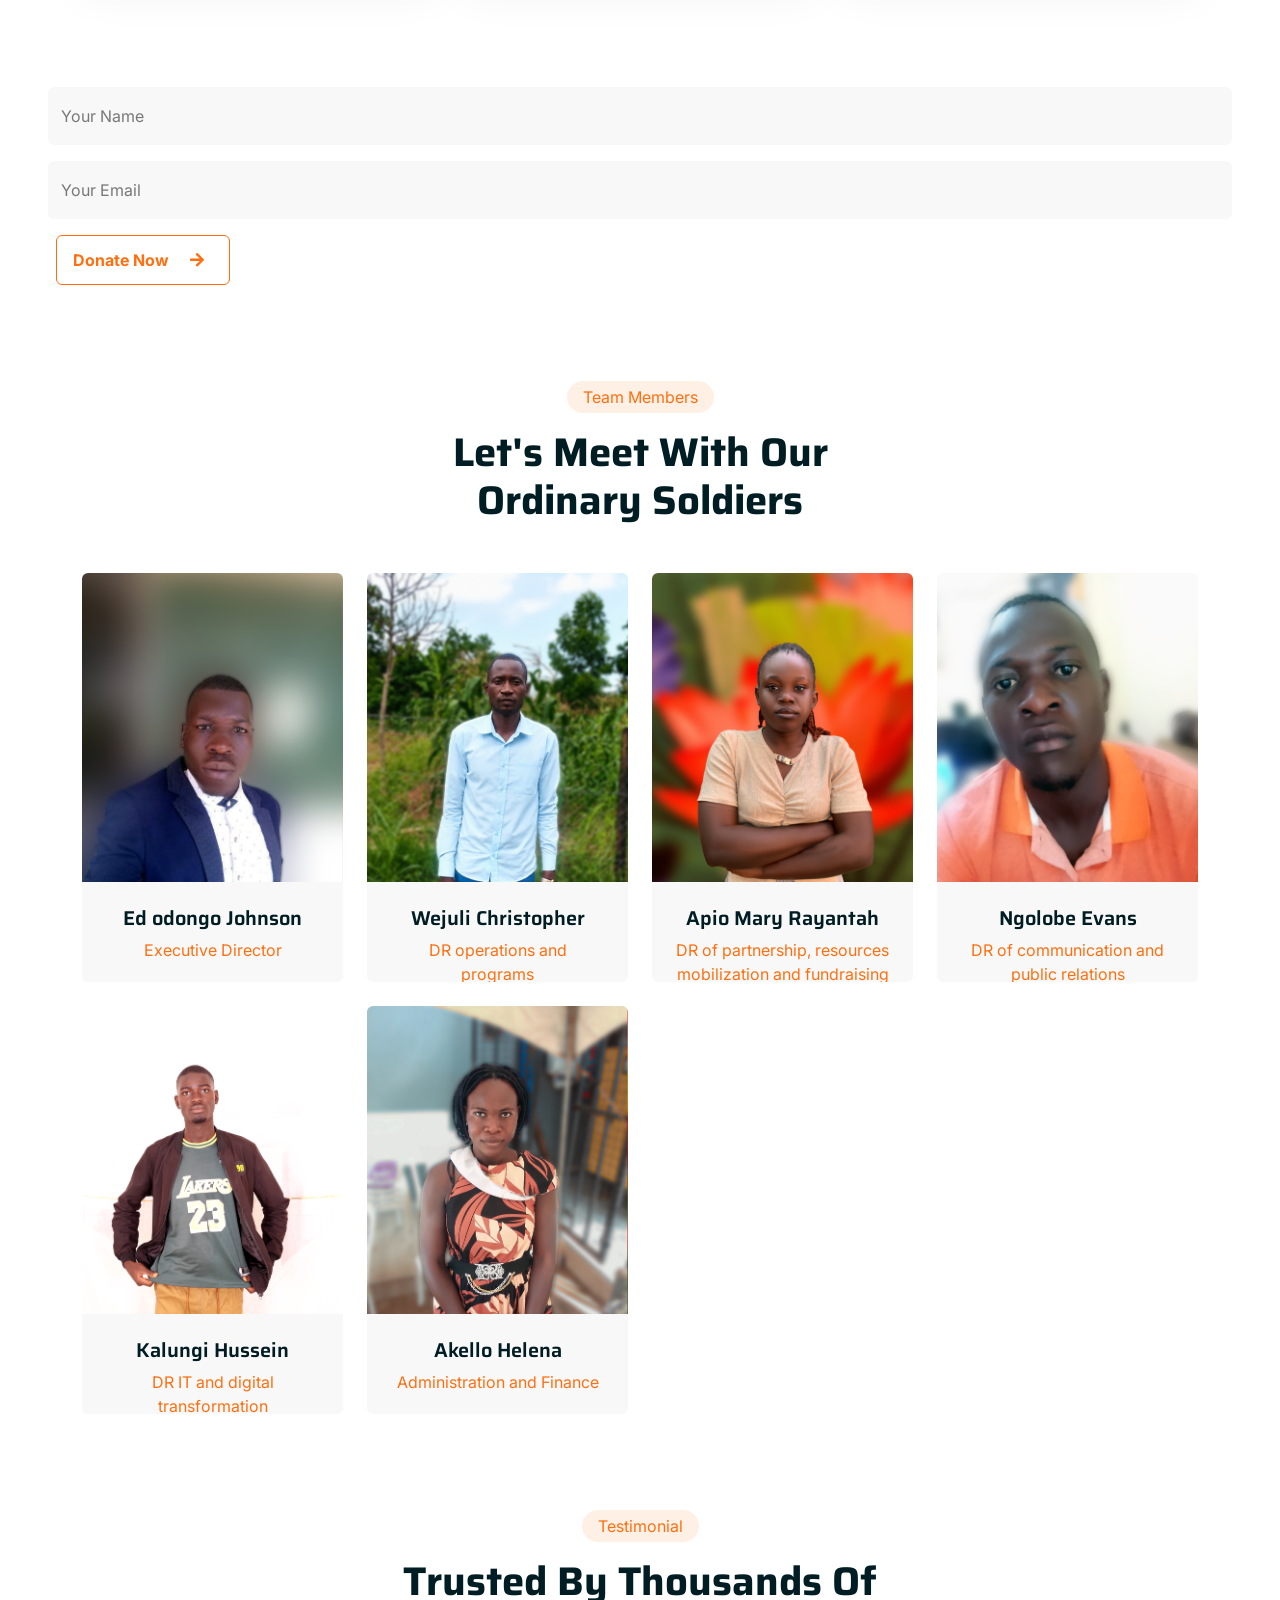
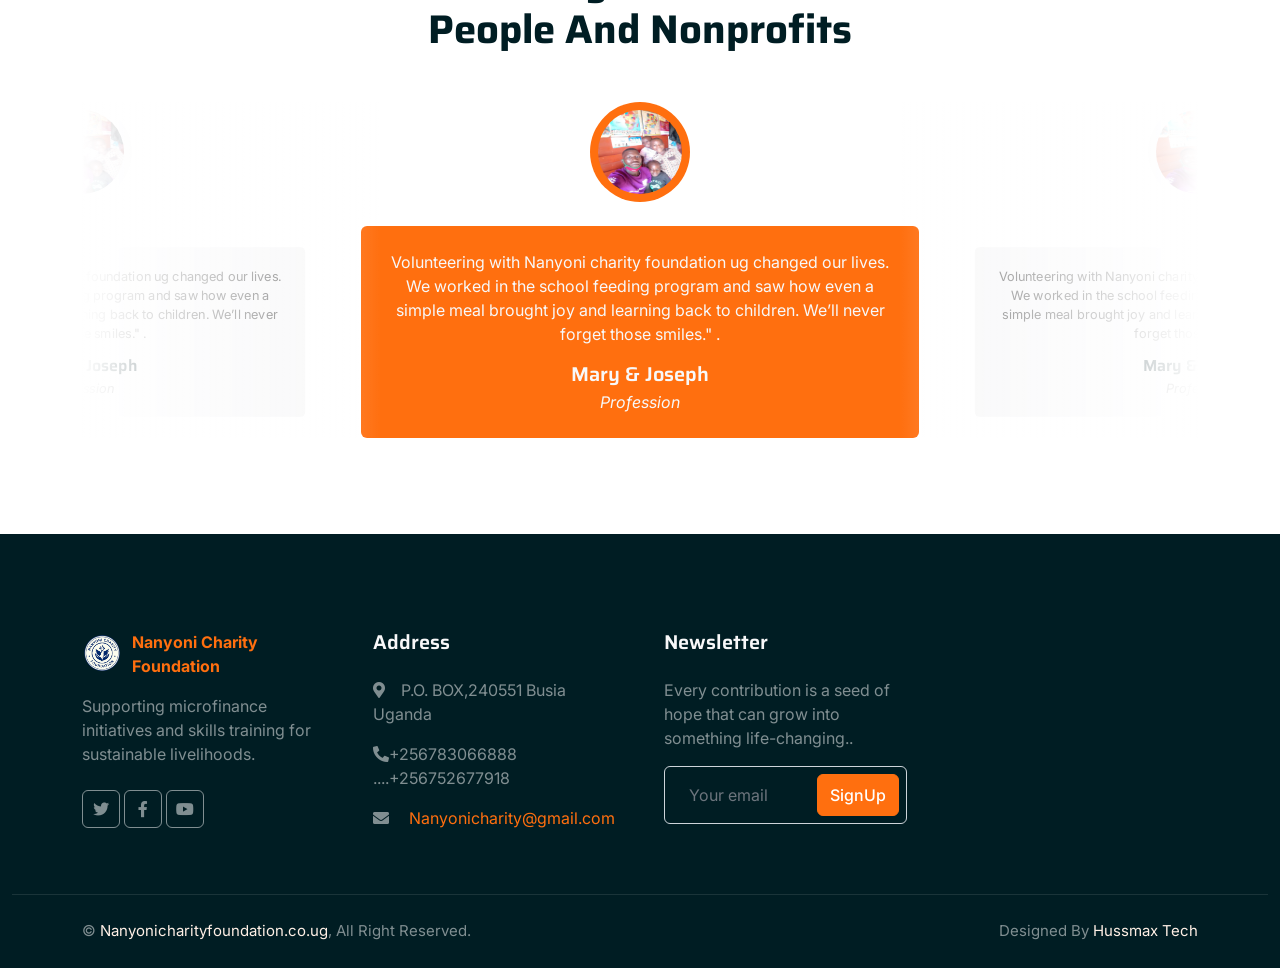
==== commit 0703b29d: "Add files via upload" ====
--- a/index.html
+++ b/index.html
@@ -1,260 +1,624 @@
-<!DOCTYPE html>
+ <!DOCTYPE html>
 <html lang="en">
+
 <head>
-  <meta charset="UTF-8" />
-  <meta name="viewport" content="width=device-width, initial-scale=1.0" />
-  <title>Nanyoni Charity Foundation - Site Update</title>
-  <style>
-    /* ── Reset & base ── */
-    * {
-      margin: 0;
-      padding: 0;
-      box-sizing: border-box;
-    }
-
-    body {
-      font-family: -apple-system, BlinkMacSystemFont, 'Segoe UI', Roboto, 'Helvetica Neue', Arial, sans-serif;
-      background: #f8f9fa;
-      min-height: 100vh;
-      display: flex;
-      align-items: center;
-      justify-content: center;
-      margin: 0;
-      padding: 20px;
-      background-image: radial-gradient(circle at 10% 20%, rgba(0, 123, 255, 0.03) 0%, transparent 50%);
-    }
-
-    .maintenance-card {
-      max-width: 640px;
-      width: 100%;
-      background: white;
-      border-radius: 32px;
-      padding: 48px 40px 36px;
-      box-shadow: 0 20px 60px rgba(0, 0, 0, 0.08), 0 6px 20px rgba(0, 0, 0, 0.02);
-      text-align: center;
-      border: 1px solid rgba(0, 0, 0, 0.02);
-    }
-
-    /* ── Logo ── */
-    .logo-area {
-      margin-bottom: 28px;
-    }
-
-    .logo-area img {
-      max-width: 200px;
-      height: auto;
-      display: block;
-      margin: 0 auto;
-    }
-
-    /* ── Icon ── */
-    .maintenance-icon {
-      margin-bottom: 20px;
-      display: flex;
-      justify-content: center;
-    }
-
-    .maintenance-icon svg {
-      width: 64px;
-      height: 64px;
-      color: #2b6c8c;
-    }
-
-    h1 {
-      font-size: 2rem;
-      font-weight: 700;
-      color: #1a2a3a;
-      letter-spacing: -0.02em;
-      margin-bottom: 8px;
-    }
-
-    .subhead {
-      font-size: 1.05rem;
-      color: #2b6c8c;
-      font-weight: 500;
-      margin-bottom: 16px;
-    }
-
-    .message {
-      font-size: 1.05rem;
-      line-height: 1.6;
-      color: #3d4e5e;
-      max-width: 480px;
-      margin: 0 auto 20px;
-    }
-
-    .message strong {
-      color: #1a2a3a;
-      font-weight: 600;
-    }
-
-    .update-badge {
-      display: inline-block;
-      background: #eef4f9;
-      padding: 8px 20px;
-      border-radius: 40px;
-      font-size: 0.85rem;
-      font-weight: 500;
-      color: #1f4b66;
-      letter-spacing: 0.3px;
-      margin-bottom: 28px;
-      border: 1px solid rgba(43, 108, 140, 0.10);
-    }
-
-    .update-badge span {
-      display: inline-block;
-      width: 8px;
-      height: 8px;
-      background: #2b6c8c;
-      border-radius: 50%;
-      margin-right: 8px;
-      animation: pulse-dot 1.6s infinite;
-    }
-
-    @keyframes pulse-dot {
-      0% { opacity: 0.4; transform: scale(0.9); }
-      50% { opacity: 1; transform: scale(1.2); }
-      100% { opacity: 0.4; transform: scale(0.9); }
-    }
-
-    /* ── Contact button ── */
-    .contact-link {
-      display: inline-block;
-      background: #1a2a3a;
-      color: white;
-      text-decoration: none;
-      padding: 14px 36px;
-      border-radius: 60px;
-      font-weight: 500;
-      font-size: 1rem;
-      transition: background 0.2s, transform 0.15s;
-      box-shadow: 0 4px 12px rgba(26, 42, 58, 0.15);
-      margin-top: 4px;
-    }
-
-    .contact-link:hover {
-      background: #2b3d50;
-      transform: translateY(-2px);
-      box-shadow: 0 8px 20px rgba(26, 42, 58, 0.20);
-    }
-
-    .contact-link:active {
-      transform: translateY(0px);
-    }
-
-    /* ── Hussmax Tech credit ── */
-    .tech-credit {
-      margin-top: 28px;
-      padding-top: 20px;
-      border-top: 1px solid #edf2f6;
-      font-size: 0.9rem;
-      color: #7a8b9b;
-    }
-
-    .tech-credit strong {
-      color: #1a2a3a;
-      font-weight: 600;
-    }
-
-    .tech-credit .hussmax {
-      color: #2b6c8c;
-      font-weight: 600;
-      letter-spacing: 0.3px;
-    }
-
-    .footer-note {
-      margin-top: 14px;
-      font-size: 0.85rem;
-      color: #7a8b9b;
-    }
-
-    .footer-note a {
-      color: #2b6c8c;
-      text-decoration: none;
-      font-weight: 500;
-    }
-
-    .footer-note a:hover {
-      text-decoration: underline;
-    }
-
-    /* ── Responsive ── */
-    @media (max-width: 500px) {
-      .maintenance-card {
-        padding: 32px 20px 28px;
-      }
-      h1 {
-        font-size: 1.6rem;
-      }
-      .message {
-        font-size: 0.96rem;
-      }
-      .contact-link {
-        padding: 12px 28px;
-        width: 100%;
-      }
-      .logo-area img {
-        max-width: 150px;
-      }
-    }
-  </style>
+    <meta charset="utf-8">
+    <title>Nanyoni Charity Foundation Uganda | Education, Health & Community Support</title>
+    <meta content="width=device-width, initial-scale=1.0" name="viewport">
+    <meta content="Nanyoni Charity Foundation Uganda, charity Uganda, non-profit, education support, youth empowerment, community development, donate" name="keywords">
+    <meta content="Nanyoni Charity Foundation Uganda supports children, women, and vulnerable communities with education, health, and empowerment programs in Busia, Uganda." name="description">
+    <link rel="canonical" href="https://nanyonicharityfoundation.co.ug/">
+    <meta property="og:title" content="Nanyoni Charity Foundation Uganda | Education, Health & Community Support">
+    <meta property="og:description" content="Support Nanyoni Charity Foundation Uganda in Busia: empowering children, women, and communities through education, health, and life-changing programs.">
+    <meta property="og:image" content="https://nanyonicharityfoundation.co.ug/img/Logo%201.png">
+    <meta property="og:url" content="https://nanyonicharityfoundation.co.ug/">
+    <meta property="og:type" content="website">
+    <meta name="twitter:card" content="summary_large_image">
+    <meta name="twitter:title" content="Nanyoni Charity Foundation Uganda | Education, Health & Community Support">
+    <meta name="twitter:description" content="Support Nanyoni Charity Foundation Uganda in Busia: empowering children, women, and communities through education, health, and life-changing programs.">
+
+    <!-- Favicon (use site logo) -->
+    <link rel="icon" href="img/Logo 1.png" type="image/png" sizes="48x48">
+    <link rel="shortcut icon" href="img/Logo 1.png" type="image/png">
+
+    <!-- Google Web Fonts -->
+    <link rel="preconnect" href="https://fonts.googleapis.com">
+    <link rel="preconnect" href="https://fonts.gstatic.com" crossorigin>
+    <link href="https://fonts.googleapis.com/css2?family=Inter:wght@400;500;600&family=Saira:wght@500;600;700&display=swap" rel="stylesheet"> 
+
+    <!-- Icon Font Stylesheet -->
+    <link href="https://cdnjs.cloudflare.com/ajax/libs/font-awesome/5.10.0/css/all.min.css" rel="stylesheet">
+    <link href="https://cdn.jsdelivr.net/npm/bootstrap-icons@1.4.1/font/bootstrap-icons.css" rel="stylesheet">
+
+    <!-- Libraries Stylesheet -->
+    <link href="lib/animate/animate.min.css" rel="stylesheet">
+    <link href="lib/owlcarousel/assets/owl.carousel.min.css" rel="stylesheet">
+
+    <!-- Customized Bootstrap Stylesheet -->
+    <link href="css/bootstrap.min.css" rel="stylesheet">
+
+    <!-- Template Stylesheet -->
+    <link href="css/style.css" rel="stylesheet">
 </head>
+
 <body>
-
-<div class="maintenance-card">
-
-  <!-- ═══ LOGO ═══ -->
-  <div class="logo-area">
-    <img src="Logo%201.png" alt="Nanyoni Charity Foundation" />
-  </div>
-
-  <!-- ═══ MAINTENANCE ICON ═══ -->
-  <div class="maintenance-icon" aria-hidden="true">
-    <svg xmlns="http://www.w3.org/2000/svg" fill="none" viewBox="0 0 24 24" stroke="currentColor" stroke-width="1.5">
-      <path stroke-linecap="round" stroke-linejoin="round" d="M10.325 4.317c.426-1.756 2.924-1.756 3.35 0a1.724 1.724 0 0 0 2.573 1.066c1.543-.94 3.31.826 2.37 2.37a1.724 1.724 0 0 0 1.065 2.572c1.756.426 1.756 2.924 0 3.35a1.724 1.724 0 0 0-1.066 2.573c.94 1.543-.826 3.31-2.37 2.37a1.724 1.724 0 0 0-2.572 1.065c-.426 1.756-2.924 1.756-3.35 0a1.724 1.724 0 0 0-2.573-1.066c-1.543.94-3.31-.826-2.37-2.37a1.724 1.724 0 0 0-1.065-2.572c-1.756-.426-1.756-2.924 0-3.35a1.724 1.724 0 0 0 1.066-2.573c-.94-1.543.826-3.31 2.37-2.37.996.608 2.296.07 2.572-1.065z" />
-      <path stroke-linecap="round" stroke-linejoin="round" d="M15 12a3 3 0 1 1-6 0 3 3 0 0 1 6 0z" />
-    </svg>
-  </div>
-
-  <h1>We're updating our site</h1>
-  <p class="subhead">Nanyoni Charity Foundation</p>
-
-  <div class="update-badge">
-    <span></span> Under maintenance
-  </div>
-
-  <p class="message">
-    <strong>We're sorry for the inconvenience.</strong><br />
-    We're working hard to bring you a new and improved experience.
-    Our site will be back online soon.
-  </p>
-
-  <!-- ═══ CONTACT BUTTON ═══ -->
-  <a href="mailto:info@nanyonicharity.org" class="contact-link">
-    Contact us
-  </a>
-
-  <!-- ═══ HUSSMAX TECH CREDIT ═══ -->
-  <div class="tech-credit">
-    <p>
-      Maintenance &amp; control by <span class="hussmax">Hussmax Tech</span>
-    </p>
-    <p style="font-size: 0.8rem; margin-top: 4px; color: #9aabbb;">
-      Ensuring a smooth transition
-    </p>
-  </div>
-
-  <!-- ═══ FOOTER ═══ -->
-  <div class="footer-note">
-    <p>
-      Reach us at <a href="mailto:info@nanyonicharity.org">info@nanyonicharity.org</a>
-    </p>
-    <p style="margin-top: 4px;">
-      &copy; 2026 Nanyoni Charity Foundation
-    </p>
-  </div>
-
+    <!-- Spinner Start -->
+    <div id="spinner" class="show bg-white position-fixed translate-middle w-100 vh-100 top-50 start-50 d-flex align-items-center justify-content-center">
+        <div class="spinner-grow text-primary" role="status"></div>
+    </div>
+    <!-- Spinner End -->
+
+
+    <!-- Navbar Start -->
+    <div class="container-fluid fixed-top px-0 wow fadeIn" data-wow-delay="0.1s">
+        <div class="top-bar text-white-50 row gx-0 align-items-center d-none d-lg-flex">
+            <div class="col-lg-6 px-5 text-start">
+                <small><i class="fa fa-map-marker-alt me-2"></i>Busia Uganda</small>
+                <small class="ms-4"><i class="fa fa-envelope me-2"></i>Nanyonicharity@gmail.com</small>
+            </div>
+            <div class="col-lg-6 px-5 text-end">
+                <small>Follow us:</small>
+                <a class="text-white-50 ms-3" href=""><i class="fab fa-facebook-f"></i></a>
+                <a class="text-white-50 ms-3" href=""><i class="fab fa-twitter"></i></a>
+                <a class="text-white-50 ms-3" href=""><i class="fab fa-linkedin-in"></i></a>
+                <a class="text-white-50 ms-3" href=""><i class="fab fa-instagram"></i></a>
+            </div>
+        </div>
+
+    <nav class="navbar navbar-expand-lg navbar-dark py-lg-0 px-lg-5 wow fadeIn" data-wow-delay="0.1s">
+        <img src="img/Logo 1.png" alt="Nanyoni Charity Foundation logo" style="height: 60px; margin-right: 10px;">
+        <h1 class="fw-bold text-primary m-0">Nanyoni Charity<span class="text-white">Foundation</span></h1>
+        <button class="navbar-toggler" type="button" data-bs-toggle="collapse" data-bs-target="#navbarcollapse" aria-controls="navbarcollapse" aria-expanded="false" aria-label="Toggle navigation">
+            <span class="navbar-toggler-icon"></span>
+        </button>
+        <div class="collapse navbar-collapse" id="navbarcollapse">
+            <div class="navbar-nav ms-auto p-4 py-lg-0">
+                <a href="index.html" class="nav-item nav-link active">Home</a>
+                <a href="about.html" class="nav-item nav-link">About</a>
+                <a href="contact.html" class="nav-item nav-link">Contact</a>
+                <a href="payout.html" class="nav-item nav-link">Donate</a>
+            </div>
+            <div class="d-none d-lg-flex ms-2">
+                    <a href="payout.html" class="btn btn-outline-primary py-2 px-3">
+                        <span class="fw-bold">Donate Now</span>
+                        <div class="d-inline-flex btn-sm-square bg-white text-primary rounded-circle ms-2">
+                            <i class="fa fa-arrow-right"></i>
+                        </div>
+                    </a>
+                </div>
+        </div>
+    </nav>
 </div>
-
+<!-- Navbar End -->
+
+
+    <!-- Carousel Start -->
+    <div class="container-fluid p-0 mb-5">
+        <div id="header-carousel" class="carousel slide" data-bs-ride="carousel">
+            <div class="carousel-inner">
+                <div class="carousel-item active">
+                    <img class="w-100" src="img/carousel-1.jpg" alt="Children supported by Nanyoni Charity Foundation Uganda">
+                    <div class="carousel-caption">
+                        <div class="container">
+                            <div class="row justify-content-center">
+                                <div class="col-lg-7 pt-5">
+                                    <h1 class="display-4 text-white mb-3 animated slideInDown">Let's Change The World With Humanity</h1>
+                                    <p class="fs-5 text-white-50 mb-5 animated slideInDown">Sowing Hope, Reaping Change </p>
+                                    <a class="btn btn-primary py-2 px-3 animated slideInDown" href="">
+                                        Learn More
+                                        <div class="d-inline-flex btn-sm-square bg-white text-primary rounded-circle ms-2">
+                                            <i class="fa fa-arrow-right"></i>
+                                        </div>
+                                    </a>
+                                </div>
+                            </div>
+                        </div>
+                    </div>
+                </div>
+                <div class="carousel-item">
+                    <img class="w-100" src="img/carousel-2.jpg" alt="Community outreach volunteers at Nanyoni Charity Foundation Uganda">
+                    <div class="carousel-caption">
+                        <div class="container">
+                            <div class="row justify-content-center">
+                                <div class="col-lg-7 pt-5">
+                                    <h1 class="display-4 text-white mb-3 animated slideInDown">Let's Save More Lifes With Our Helping Hand</h1>
+                                    <p class="fs-5 text-white-50 mb-5 animated slideInDown">Every helping hand is a step toward hope</p>
+                                    <a class="btn btn-primary py-2 px-3 animated slideInDown" href="">
+                                        Learn More
+                                        <div class="d-inline-flex btn-sm-square bg-white text-primary rounded-circle ms-2">
+                                            <i class="fa fa-arrow-right"></i>
+                                        </div>
+                                    </a>
+                                </div>
+                            </div>
+                        </div>
+                    </div>
+                </div>
+            </div>
+            <button class="carousel-control-prev" type="button" data-bs-target="#header-carousel"
+                data-bs-slide="prev">
+                <span class="carousel-control-prev-icon" aria-hidden="true"></span>
+                <span class="visually-hidden">Previous</span>
+            </button>
+            <button class="carousel-control-next" type="button" data-bs-target="#header-carousel"
+                data-bs-slide="next">
+                <span class="carousel-control-next-icon" aria-hidden="true"></span>
+                <span class="visually-hidden">Next</span>
+            </button>
+        </div>
+    </div>
+    <!-- Carousel End -->
+
+
+    <!-- About Start -->
+    <div class="container-xxl py-5">
+        <div class="container">
+            <div class="row g-5">
+                <div class="col-lg-6 wow fadeInUp" data-wow-delay="0.1s">
+                    <div class="position-relative overflow-hidden h-100" style="min-height: 400px;">
+                        <img class="position-absolute w-100 h-100 pt-5 pe-5" src="img/about-1.jpg" alt="Nanyoni Charity Foundation education and outreach program" style="object-fit: cover;">
+                        <img class="position-absolute top-0 end-0 bg-white ps-2 pb-2" src="img/about-2.jpg" alt="Volunteers and beneficiaries of Nanyoni Charity Foundation" style="width: 200px; height: 200px;">
+                    </div>
+                </div>
+                <div class="col-lg-6 wow fadeInUp" data-wow-delay="0.5s">
+                    <div class="h-100">
+                        <div class="d-inline-block rounded-pill bg-secondary text-primary py-1 px-3 mb-3">About Nanyonicharityfoundation</div>
+                        <h1 class="display-6 mb-5">We Help People In Need Around The World</h1>
+                        <div class="bg-light border-bottom border-5 border-primary rounded p-4 mb-4">
+                            <p class="text-dark mb-2">Wherever there’s need, we’re already on the way.</p>
+                            <span class="text-primary">Odongo Johnson,The Founder</span>
+                        </div>
+                        <p class="mb-5">At Nanyoni Charity Foundation, we believe that every person—no matter where they’re from or what they face—deserves to be seen, supported, and surrounded by compassion</p>
+                        <a class="btn btn-primary py-2 px-3 me-3" href="">
+                            Learn More
+                            <div class="d-inline-flex btn-sm-square bg-white text-primary rounded-circle ms-2">
+                                <i class="fa fa-arrow-right"></i>
+                            </div>
+                        </a>
+                        <a class="btn btn-outline-primary py-2 px-3" href="">
+                            Contact Us
+                            <div class="d-inline-flex btn-sm-square bg-primary text-white rounded-circle ms-2">
+                                <i class="fa fa-arrow-right"></i>
+                            </div>
+                        </a>
+                    </div>
+                </div>
+            </div>
+        </div>
+    </div>
+    <!-- About End -->
+
+
+    <!-- Causes Start -->
+    <div class="container-xxl bg-light my-5 py-5">
+        <div class="container py-5">
+            <div class="text-center mx-auto mb-5 wow fadeInUp" data-wow-delay="0.1s" style="max-width: 500px;">
+                <div class="d-inline-block rounded-pill bg-secondary text-primary py-1 px-3 mb-3">Feature Causes</div>
+                <h1 class="display-6 mb-5">Every Child Deserves The Opportunity To Learn</h1>
+            </div>
+            <div class="row g-4 justify-content-center">
+                <div class="col-lg-4 col-md-6 wow fadeInUp" data-wow-delay="0.1s">
+                    <div class="causes-item d-flex flex-column bg-white border-top border-5 border-primary rounded-top overflow-hidden h-100">
+                        <div class="text-center p-4 pt-0">
+                            <div class="d-inline-block bg-primary text-white rounded-bottom fs-5 pb-1 px-3 mb-4">
+                                <small>Education</small>
+                            </div>
+                            <h5 class="mb-3">Residence Facilities</h5>
+                            <p> we understand that a stable and safe place to stay is the foundation of a dignified life. That’s why we provide residential facilities for vulnerable individuals — especially children, women, and youth — who are at risk or in need of temporary support.</p>
+                            <div class="causes-progress bg-light p-3 pt-2">
+                                <div class="d-flex justify-content-between">
+                                    <p class="text-dark">UGX 900,000 <small class="text-body">Goal</small></p>
+                                    <p class="text-dark">UGX 300,542 <small class="text-body">Raised</small></p>
+                                </div>
+                                <div class="progress">
+                                    <div class="progress-bar" role="progressbar" aria-valuenow="30" aria-valuemin="0" aria-valuemax="100">
+                                        <span>30%</span>
+                                    </div>
+                                </div>
+                            </div>
+                        </div>
+                        <div class="position-relative mt-auto">
+                            <img class="img-fluid" src="img/courses-1.jpg" alt="Education support program by Nanyoni Charity Foundation" />
+                            <div class="causes-overlay">
+                                <a class="btn btn-outline-primary" href="">
+                                    Read More
+                                    <div class="d-inline-flex btn-sm-square bg-primary text-white rounded-circle ms-2">
+                                        <i class="fa fa-arrow-right"></i>
+                                    </div>
+                                </a>
+                            </div>
+                        </div>
+                    </div>
+                </div>
+                <div class="col-lg-4 col-md-6 wow fadeInUp" data-wow-delay="0.3s">
+                    <div class="causes-item d-flex flex-column bg-white border-top border-5 border-primary rounded-top overflow-hidden h-100">
+                        <div class="text-center p-4 pt-0">
+                            <div class="d-inline-block bg-primary text-white rounded-bottom fs-5 pb-1 px-3 mb-4">
+                                <small>Youth Empowerment</small>
+                            </div>
+                            <h5 class="mb-3">Youth Development & Mentorship</h5>
+                            <p>We guide young people around the world through mentorship programs, life skills training, and education, helping them become responsible, self-reliant citizens of tomorrow.</p>
+                            <div class="causes-progress bg-light p-3 pt-2">
+                                <div class="d-flex justify-content-between">
+                                    <p class="text-dark">UGX700,000 <small class="text-body">Goal</small></p>
+                                    <p class="text-dark">UGX20,542 <small class="text-body">Raised</small></p>
+                                </div>
+                                <div class="progress">
+                                    <div class="progress-bar" role="progressbar" aria-valuenow="20" aria-valuemin="0" aria-valuemax="100">
+                                        <span>20%</span>
+                                    </div>
+                                </div>
+                            </div>
+                        </div>
+                        <div class="position-relative mt-auto">
+                            <img class="img-fluid" src="img/courses-2.jpg" alt="Youth empowerment and training initiative by Nanyoni Charity Foundation" />
+                            <div class="causes-overlay">
+                                <a class="btn btn-outline-primary" href="">
+                                    Read More
+                                    <div class="d-inline-flex btn-sm-square bg-primary text-white rounded-circle ms-2">
+                                        <i class="fa fa-arrow-right"></i>
+                                    </div>
+                                </a>
+                            </div>
+                        </div>
+                    </div>
+                </div>
+                <div class="col-lg-4 col-md-6 wow fadeInUp" data-wow-delay="0.5s">
+                    <div class="causes-item d-flex flex-column bg-white border-top border-5 border-primary rounded-top overflow-hidden h-100">
+                        <div class="text-center p-4 pt-0">
+                            <div class="d-inline-block bg-primary text-white rounded-bottom fs-5 pb-1 px-3 mb-4">
+                                <small>Healthy Life</small>
+                            </div>
+                            <h5 class="mb-3">Empower Disabled People in Communities</h5>
+                            <p>Providing resources, care, and opportunities for people living with disabilities.</p>
+                            <div class="causes-progress bg-light p-3 pt-2">
+                                <div class="d-flex justify-content-between">
+                                    <p class="text-dark">UGX800,000 <small class="text-body">Goal</small></p>
+                                    <p class="text-dark">UGX20,542 <small class="text-body">Raised</small></p>
+                                </div>
+                                <div class="progress">
+                                    <div class="progress-bar" role="progressbar" aria-valuenow="16" aria-valuemin="0" aria-valuemax="100">
+                                        <span>16%</span>
+                                    </div>
+                                     <!--  Cause End -->
+                                </div>
+                            </div>
+                        </div>
+                        <div class="position-relative mt-auto">
+                            <img class="img-fluid" src="img/courses-3.jpg" alt="Community skills training at Nanyoni Charity Foundation" />
+                            <div class="causes-overlay">
+                                <a class="btn btn-outline-primary" href="">
+                                    Read More
+                                    <div class="d-inline-flex btn-sm-square bg-primary text-white rounded-circle ms-2">
+                                        <i class="fa fa-arrow-right"></i>
+                                    </div>
+                                </a>
+                            </div>
+                        </div>
+                    </div>
+                </div>
+            </div>
+        </div>
+    </div>
+    <!-- Causes End -->
+
+
+    <!-- Service Start -->
+    <div class="container-xxl py-5">
+        <div class="container">
+            <div class="text-center mx-auto mb-5 wow fadeInUp" data-wow-delay="0.1s" style="max-width: 500px;">
+                <div class="d-inline-block rounded-pill bg-secondary text-primary py-1 px-3 mb-3">What We Do</div>
+                <h1 class="display-6 mb-5">Learn More What We Do And Get Involved</h1>
+            </div>
+            <div class="row g-4 justify-content-center">
+                <div class="col-lg-4 col-md-6 wow fadeInUp" data-wow-delay="0.1s">
+                    <div class="service-item bg-white text-center h-100 p-4 p-xl-5">
+                        <img class="img-fluid mb-4" src="img/icon-1.png" alt="">
+                        <h4 class="mb-3">Education For Ugandan Children</h4>
+                        <p class="mb-4">Unlocking young minds across Africa through the power of education and opportunity.</p>
+                        <a class="btn btn-outline-primary px-3" href="">
+                            Learn More
+                            <div class="d-inline-flex btn-sm-square bg-primary text-white rounded-circle ms-2">
+                                <i class="fa fa-arrow-right"></i>
+                            </div>
+                        </a>
+                    </div>
+                </div>
+                <div class="col-lg-4 col-md-6 wow fadeInUp" data-wow-delay="0.3s">
+                    <div class="service-item bg-white text-center h-100 p-4 p-xl-5">
+                        <img class="img-fluid mb-4" src="img/icon-2.png" alt="">
+                        <h4 class="mb-3">Ensure Medical Treatment</h4>
+                        <p class="mb-4">We bring essential medical treatment to communities where hope begins with health and dignity starts with care.</p>
+                        <a class="btn btn-outline-primary px-3" href="">
+                            Learn More
+                            <div class="d-inline-flex btn-sm-square bg-primary text-white rounded-circle ms-2">
+                                <i class="fa fa-arrow-right"></i>
+                            </div>
+                        </a>
+                    </div>
+                </div>
+                <div class="col-lg-4 col-md-6 wow fadeInUp" data-wow-delay="0.5s">
+                    <div class="service-item bg-white text-center h-100 p-4 p-xl-5">
+                        <img class="img-fluid mb-4" src="img/icon-3.png" alt="">
+                        <h4 class="mb-3">Ensure Pure Drinking Water</h4>
+                        <p class="mb-4">Building hope through every drop of clean, accessible water.</p>
+                        <a class="btn btn-outline-primary px-3" href="">
+                            Learn More
+                            <div class="d-inline-flex btn-sm-square bg-primary text-white rounded-circle ms-2">
+                                <i class="fa fa-arrow-right"></i>
+                            </div>
+                        </a>
+                    </div>
+                </div>
+            </div>
+        </div>
+    </div>
+    <!-- Service End -->
+ 
+                    <div class="h-100 bg-white p-5">
+                        <form>
+                            <div class="row g-3">
+                                <div class="col-12">
+                                    <div class="form-floating">
+                                        <input type="text" class="form-control bg-light border-0" id="name" placeholder="Your Name">
+                                        <label for="name">Your Name</label>
+                                    </div>
+                                </div>
+                                <div class="col-12">
+                                    <div class="form-floating">
+                                        <input type="email" class="form-control bg-light border-0" id="email" placeholder="Your Email">
+                                        <label for="email">Your Email</label>
+                                    </div>
+                                </div>
+                                
+                                <div class="d-none d-lg-flex ms-2">
+                    <a href="payout.html" class="btn btn-outline-primary py-2 px-3" href="donate.html">
+                        <span class="fw-bold">Donate Now</span>
+                        <div class="d-inline-flex btn-sm-square bg-white text-primary rounded-circle ms-2">
+                            <i class="fa fa-arrow-right"></i>
+                        </div>
+                    </a>
+                </div>
+                            </div>
+                        </form>
+                    </div>
+                </div>
+            </div>
+        </div>
+    </div>
+    <!-- Donate End -->
+
+
+    <!-- Team Start -->
+    <div class="container-xxl py-5">
+        <div class="container">
+            <div class="text-center mx-auto mb-5 wow fadeInUp" data-wow-delay="0.1s" style="max-width: 500px;">
+                <div class="d-inline-block rounded-pill bg-secondary text-primary py-1 px-3 mb-3">Team Members</div>
+                <h1 class="display-6 mb-5">Let's Meet With Our Ordinary Soldiers</h1>
+            </div>
+            <div class="row g-4">
+                <div class="col-lg-3 col-md-6 wow fadeInUp" data-wow-delay="0.1s">
+                    <div class="team-item position-relative rounded overflow-hidden">
+                        <div class="overflow-hidden">
+                            <img class="img-fluid" src="img/team-1.png" alt="Ed Odongo Johnson - Executive Director at Nanyoni Charity Foundation" />
+                        </div>
+                        <div class="team-text bg-light text-center p-4">
+                            <h5>Ed odongo Johnson </h5>
+                            <p class="text-primary">Executive Director</p>
+                            <div class="team-social text-center">
+                                <a class="btn btn-square" href=""><i class="fab fa-facebook-f"></i></a>
+                                <a class="btn btn-square" href=""><i class="fab fa-twitter"></i></a>
+                                <a class="btn btn-square" href=""><i class="fab fa-instagram"></i></a>
+                            </div>
+                        </div>
+                    </div>
+                </div>
+                <div class="col-lg-3 col-md-6 wow fadeInUp" data-wow-delay="0.1s">
+                    <div class="team-item position-relative rounded overflow-hidden">
+                        <div class="overflow-hidden">
+                            <img class="img-fluid" src="img/team-6.png" alt="Wejuli Christopher - Operations and Programs Director at Nanyoni Charity Foundation" />
+                        </div>
+                        <div class="team-text bg-light text-center p-4">
+                            <h5>Wejuli Christopher </h5>
+                            <p class="text-primary">DR operations and programs</p>
+                            <div class="team-social text-center">
+                                <a class="btn btn-square" href=""><i class="fab fa-facebook-f"></i></a>
+                                <a class="btn btn-square" href=""><i class="fab fa-twitter"></i></a>
+                                <a class="btn btn-square" href=""><i class="fab fa-instagram"></i></a>
+                            </div>
+                        </div>
+                    </div>
+                </div>
+                <div class="col-lg-3 col-md-6 wow fadeInUp" data-wow-delay="0.3s">
+                    <div class="team-item position-relative rounded overflow-hidden">
+                        <div class="overflow-hidden">
+                            <img class="img-fluid" src="img/team-2.png" alt="Apio Mary Rayantah - Partnerships and Fundraising Director at Nanyoni Charity Foundation" />
+                        </div>
+                        <div class="team-text bg-light text-center p-4">
+                            <h5>Apio Mary Rayantah</h5>
+                            <p class="text-primary">DR of partnership, resources mobilization and fundraising </p>
+                            <div class="team-social text-center">
+                                <a class="btn btn-square" href=""><i class="fab fa-facebook-f"></i></a>
+                                <a class="btn btn-square" href=""><i class="fab fa-twitter"></i></a>
+                                <a class="btn btn-square" href=""><i class="fab fa-instagram"></i></a>
+                            </div>
+                        </div>
+                    </div>
+                </div>
+                <div class="col-lg-3 col-md-6 wow fadeInUp" data-wow-delay="0.5s">
+                    <div class="team-item position-relative rounded overflow-hidden">
+                        <div class="overflow-hidden">
+                            <img class="img-fluid" src="img/team-3.png" alt="Ngolobe Evans - Communications and Public Relations Director at Nanyoni Charity Foundation" />
+                        </div>
+                        <div class="team-text bg-light text-center p-4">
+                            <h5>Ngolobe Evans</h5>
+                            <p class="text-primary">DR of communication and public relations</p>
+                            <div class="team-social text-center">
+                                <a class="btn btn-square" href=""><i class="fab fa-facebook-f"></i></a>
+                                <a class="btn btn-square" href=""><i class="fab fa-twitter"></i></a>
+                                <a class="btn btn-square" href=""><i class="fab fa-instagram"></i></a>
+                            </div>
+                        </div>
+                    </div>
+                </div>
+                <div class="col-lg-3 col-md-6 wow fadeInUp" data-wow-delay="0.1s">
+                    <div class="team-item position-relative rounded overflow-hidden">
+                        <div class="overflow-hidden">
+                            <img class="img-fluid" src="img/team-7.png" alt="Kalungi Hussein - IT and Digital Transformation Director at Nanyoni Charity Foundation" />
+                        </div>
+                        <div class="team-text bg-light text-center p-4">
+                            <h5>Kalungi Hussein </h5>
+                            <p class="text-primary">DR IT and digital transformation </p>
+                            <div class="team-social text-center">
+                                <a class="btn btn-square" href=""><i class="fab fa-facebook-f"></i></a>
+                                <a class="btn btn-square" href=""><i class="fab fa-twitter"></i></a>
+                                <a class="btn btn-square" href=""><i class="fab fa-instagram"></i></a>
+                            </div>
+                        </div>
+                    </div>
+                </div>
+                <div class="col-lg-3 col-md-6 wow fadeInUp" data-wow-delay="0.7s">
+                    <div class="team-item position-relative rounded overflow-hidden">
+                        <div class="overflow-hidden">
+                            <img class="img-fluid" src="img/team-4.png" alt="Akello Helena - Administration and Finance Director at Nanyoni Charity Foundation" />
+                        </div>
+                        <div class="team-text bg-light text-center p-4">
+                            <h5>Akello Helena</h5>
+                            <p class="text-primary">Administration and Finance</p>
+                            <div class="team-social text-center">
+                                <a class="btn btn-square" href=""><i class="fab fa-facebook-f"></i></a>
+                                <a class="btn btn-square" href=""><i class="fab fa-twitter"></i></a>
+                                <a class="btn btn-square" href=""><i class="fab fa-instagram"></i></a>
+                            </div>
+                        </div>
+                    </div>
+                </div>
+            </div>
+        </div>
+    </div>
+    <!-- Team End -->
+
+
+    <!-- Testimonial Start -->
+    <div class="container-xxl py-5">
+        <div class="container">
+            <div class="text-center mx-auto mb-5 wow fadeInUp" data-wow-delay="0.1s" style="max-width: 500px;">
+                <div class="d-inline-block rounded-pill bg-secondary text-primary py-1 px-3 mb-3">Testimonial</div>
+                <h1 class="display-6 mb-5">Trusted By Thousands Of People And Nonprofits</h1>
+            </div>
+            <div class="owl-carousel testimonial-carousel wow fadeInUp" data-wow-delay="0.1s">
+                <div class="testimonial-item text-center">
+                    <img class="img-fluid bg-light rounded-circle p-2 mx-auto mb-4" src="img/testimonial-1.jpg" style="width: 100px; height: 100px;">
+                    <div class="testimonial-text rounded text-center p-4">
+                        <p>Volunteering with Nanyoni charity foundation ug changed our lives. We worked in the school feeding program and saw how even a simple meal brought joy and learning back to children. We’ll never forget those smiles."
+.</p>
+                        <h5 class="mb-1">Mary & Joseph</h5>
+                        <span class="fst-italic">Profession</span>
+                    </div>
+                </div>
+                
+            </div>
+        </div>
+    </div>
+    <!-- Testimonial End -->
+
+
+    <!-- Footer Start -->
+    <div class="container-fluid bg-dark text-white-50 footer mt-5 pt-5 wow fadeIn" data-wow-delay="0.1s">
+        <div class="container py-5">
+            <div class="row g-5">
+                <div class="col-lg-3 col-md-6">
+                    
+                    <p class="mb-3 d-flex align-items-center">
+                        <img src="img/Logo 1.png" alt="Nanyoni Charity Logo" style="height: 40px; margin-right: 10px;">
+                        <span class="fw-bold text-primary "><span class="text-color=white">Nanyoni</span> Charity Foundation</span>
+                    </p>
+                    <p>Supporting microfinance initiatives and skills training for sustainable livelihoods.</p>
+                    <div class="d-flex pt-2">
+                        <a class="btn btn-square me-1" href="https://x.com/nanyonicharity?t=BZ5oZQwgonp1P8brYM5Vqg&s=09"arget="_blank" rel="noopener"><i class="fab fa-twitter"></i></a>
+                        <a class="btn btn-square me-1" href="https://www.facebook.com/share/14Lgd3FgVPT/" target="_blank" rel="noopener"><i class="fab fa-facebook-f"></i></a>
+                        <a class="btn btn-square me-1" href="https://www.youtube.com/channel/UCN4mpVqYE8qvyZnmQ2QSRfA" target="_blank" rel="noopener"><i class="fab fa-youtube"></i></a>
+                    </div>
+                </div>
+                <div class="col-lg-3 col-md-6">
+                    <h5 class="text-light mb-4">Address</h5>
+                    <p><i class="fa fa-map-marker-alt me-3"></i>P.O. BOX,240551 Busia <br>Uganda</br></p>
+                    <p><i class="fa fa-phone-alt me-10"></i>+256783066888<br> ....+256752677918</br></p>
+                    <p>
+                        <i class="fa fa-envelope me-3"></i>
+                        <a href="https://mail.google.com/mail/nanyonicharity@gmail.com?&compose=Hello Am interested Guide me" class="oone" target="_blank" rel="noopener">
+                            Nanyonicharity@gmail.com
+                        </a>
+                    </p>
+                </div>
+                
+				
+					 
+                <div class="col-lg-3 col-md-6">
+                    <h5 class="text-light mb-4">Newsletter</h5>
+                    <p>Every contribution is a seed of hope that can grow into something life-changing..</p>
+                    <div class="position-relative mx-auto" style="max-width: 400px;">
+                    <input id="newsletterEmail" class="form-control bg-transparent w-100 py-3 ps-4 pe-5" type="email" placeholder="Your email" required>
+                    <button type="button" id="newsletterSignupBtn" class="btn btn-primary py-2 position-absolute top-0 end-0 mt-2 me-2">SignUp</button>
+                    <div id="newsletterEmailError" style="color:red; font-size:0.9em; display:none; margin-top:5px;">Please enter a valid email.</div>
+                    <script>
+                        document.getElementById('newsletterSignupBtn').addEventListener('click', function() {
+                            var emailInput = document.getElementById('newsletterEmail');
+                            var emailError = document.getElementById('newsletterEmailError');
+                            var email = emailInput.value.trim();
+                            var valid = /^[^\s@]+@[^\s@]+\.[^\s@]+$/.test(email);
+                            if (!email || !valid) {
+                                emailError.style.display = 'block';
+                                emailInput.focus();
+                            } else {
+                                emailError.style.display = 'none';
+                                // Open Gmail compose with recipient, subject, and body
+                                var gmailUrl = 'https://mail.google.com/mail/?view=cm&fs=1&to=nanyonicharity@gmail.com&su=Volunteer&body=I would like to volunteer with Nanyoni Charity Foundation Uganda. My email: ' + encodeURIComponent(email);
+                                window.open(gmailUrl, '_blank');
+                            }
+                        });
+                        document.getElementById('newsletterEmail').addEventListener('input', function() {
+                            document.getElementById('newsletterEmailError').style.display = 'none';
+                        });
+                    </script>
+                    <!-- Removed duplicate script for newsletter signup -->
+                    </script>
+                    </div>
+                </div>
+            </div>
+        </div>
+        <div class="container-fluid copyright">
+            <div class="container">
+                <div class="row">
+                    <div class="col-md-6 text-center text-md-start mb-3 mb-md-0">
+                        &copy; <a href="#">Nanyonicharityfoundation.co.ug</a>, All Right Reserved.
+                    </div>
+                    <div class="col-md-6 text-center text-md-end">
+                        <!--/*** This template is free as long as you keep the footer author’s credit link/attribution link/backlink. If you'd like to use the template without the footer author’s credit link/attribution link/backlink, you can purchase the Credit Removal License from "https://htmlcodex.com/credit-removal". Thank you for your support. ***/-->
+                        Designed By <a href="https://hussmax.github.io/elitewebsolutions/">Hussmax Tech</a>
+                    </div>
+                </div>
+            </div>
+        </div>
+    </div>
+    <!-- Footer End -->
+
+
+    <!-- Back to Top -->
+    <a href="#" class="btn btn-lg btn-primary btn-lg-square back-to-top"><i class="bi bi-arrow-up"></i></a>
+
+
+    <!-- JavaScript Libraries -->
+    <script src="https://code.jquery.com/jquery-3.4.1.min.js"></script>
+    <script src="https://cdn.jsdelivr.net/npm/bootstrap@5.0.0/dist/js/bootstrap.bundle.min.js"></script>
+    <script src="lib/wow/wow.min.js"></script>
+    <script src="lib/easing/easing.min.js"></script>
+    <script src="lib/waypoints/waypoints.min.js"></script>
+    <script src="lib/owlcarousel/owl.carousel.min.js"></script>
+    <script src="lib/parallax/parallax.min.js"></script>
+
+    <!-- Template Javascript -->
+    <script src="js/main.js"></script>
 </body>
+
 </html>
--- a/css/style.css
+++ b/css/style.css
@@ -0,0 +1,456 @@
+/********** Template CSS **********/
+:root {
+    --primary: #FF6F0F;
+    --secondary: #FFF0E6;
+    --light: #F8F8F9;
+    --dark: #001D23;
+}
+
+.back-to-top {
+    position: fixed;
+    display: none;
+    right: 30px;
+    bottom: 30px;
+    z-index: 99;
+}
+
+
+/*** Spinner ***/
+#spinner {
+    opacity: 0;
+    visibility: hidden;
+    transition: opacity .5s ease-out, visibility 0s linear .5s;
+    z-index: 99999;
+}
+
+#spinner.show {
+    transition: opacity .5s ease-out, visibility 0s linear 0s;
+    visibility: visible;
+    opacity: 1;
+}
+
+
+/*** Button ***/
+.btn {
+    font-weight: 500;
+    transition: .5s;
+}
+
+.btn.btn-primary,
+.btn.btn-outline-primary:hover {
+    color: #FFFFFF;
+}
+
+.btn.btn-primary:hover {
+    color: var(--primary);
+    background: transparent;
+}
+
+.btn-square {
+    width: 38px;
+    height: 38px;
+}
+
+.btn-sm-square {
+    width: 32px;
+    height: 32px;
+}
+
+.btn-lg-square {
+    width: 48px;
+    height: 48px;
+}
+
+.btn-square,
+.btn-sm-square,
+.btn-lg-square {
+    padding: 0;
+    display: flex;
+    align-items: center;
+    justify-content: center;
+    font-weight: normal;
+}
+
+
+/*** Navbar ***/
+.logo {
+  position: absolute;
+  top: 4px;
+  right: 4px;
+}
+.logo img {
+  height: 10px;
+}
+.fixed-top {
+    transition: .5s;
+}
+
+.top-bar {
+    height: 45px;
+    border-bottom: 1px solid rgba(255, 255, 255, .07);
+}
+
+.navbar .dropdown-toggle::after {
+    border: none;
+    content: "\f107";
+    font-family: "Font Awesome 5 Free";
+    font-weight: 900;
+    vertical-align: 50px;
+    margin-left: 8px;
+}
+
+.navbar .navbar-nav .nav-link {
+    margin-right: 30px;
+    padding: 25px 0;
+    color: #4047a3;
+    font-weight: 500;
+    outline: none;
+}
+
+.navbar .navbar-nav .nav-link:hover,
+.navbar .navbar-nav .nav-link.active {
+    color: var(--primary);
+}
+
+@media (max-width: 991.98px) {
+    .navbar .navbar-nav {
+        margin-top: 10px;
+        border-top: 1px solid rgba(0, 0, 0, .07);
+        background: var(--dark);
+    }
+
+    .navbar .navbar-nav .nav-link {
+        padding: 10px 0;
+    }
+}
+
+@media (min-width: 992px) {
+    .navbar .nav-item .dropdown-menu {
+        display: block;
+        visibility: hidden;
+        top: 100%;
+        transform: rotateX(-75deg);
+        transform-origin: 0% 0%;
+        transition: .5s;
+        opacity: 0;
+    }
+
+    .navbar .nav-item:hover .dropdown-menu {
+        transform: rotateX(0deg);
+        visibility: visible;
+        transition: .5s;
+        opacity: 1;
+    }
+}
+
+
+/*** Header ***/
+.carousel-caption {
+    top: 0;
+    left: 0;
+    right: 0;
+    bottom: 0;
+    display: flex;
+    align-items: center;
+    justify-content: center;
+    text-align: center;
+    background: rgba(0, 29, 35, .8);
+    z-index: 1;
+}
+
+.carousel-control-prev,
+.carousel-control-next {
+    width: 15%;
+}
+
+.carousel-control-prev-icon,
+.carousel-control-next-icon {
+    width: 3rem;
+    height: 3rem;
+    background-color: var(--dark);
+    border: 12px solid var(--dark);
+    border-radius: 3rem;
+}
+
+@media (max-width: 768px) {
+    #header-carousel .carousel-item {
+        position: relative;
+        min-height: 450px;
+    }
+    
+    #header-carousel .carousel-item img {
+        position: absolute;
+        width: 100%;
+        height: 100%;
+        object-fit: cover;
+    }
+}
+
+.page-header {
+    padding-top: 12rem;
+    padding-bottom: 6rem;
+    background: linear-gradient(rgba(0, 29, 35, .8), rgba(0, 29, 35, .8)), url(../img/carousel-1.jpg) center center no-repeat;
+    background-size: cover;
+}
+
+.page-header .breadcrumb-item+.breadcrumb-item::before {
+    color: #999999;
+}
+
+
+/*** Causes ***/
+.causes-item .progress {
+    height: 5px;
+    border-radius: 0;
+    overflow: visible;
+}
+
+.causes-item .progress .progress-bar {
+    position: relative;
+    overflow: visible;
+    width: 0px;
+    border-radius: 0;
+    transition: 5s;
+}
+
+.causes-item .progress .progress-bar span {
+    position: absolute;
+    top: -7px;
+    right: 0;
+    width: 40px;
+    height: 19px;
+    display: flex;
+    align-items: center;
+    justify-content: center;
+    font-size: 12px;
+    background: var(--primary);
+    color: #FFFFFF;
+}
+
+.causes-item .causes-overlay {
+    position: absolute;
+    width: 100%;
+    height: 0;
+    top: 0;
+    left: 0;
+    display: flex;
+    align-items: center;
+    justify-content: center;
+    background: rgba(0, 0, 0, .5);
+    overflow: hidden;
+    opacity: 0;
+    transition: .5s;
+}
+
+.causes-item:hover .causes-overlay {
+    height: 100%;
+    opacity: 1;
+}
+
+
+/*** Service ***/
+.service-item {
+    box-shadow: 0 0 45px rgba(0, 0, 0, .06);
+}
+
+
+/*** Donate ***/
+.donate {
+    background: rgba(0, 29, 35, .8);
+}
+
+.btn-group .btn-light:hover,
+.btn-group input[type="radio"]:checked+label {
+    color: var(--primary);
+    border-color: var(--primary);
+}
+
+
+/*** Team ***/
+.team-item img {
+    position: relative;
+    top: 0;
+    transition: .5s;
+}
+
+.team-item:hover img {
+    top: -30px;
+}
+
+.team-item .team-text {
+    position: relative;
+    height: 100px;
+    transition: .5s;
+}
+
+.team-item:hover .team-text {
+    margin-top: -60px;
+    height: 160px;
+}
+
+.team-item .team-text .team-social {
+    opacity: 0;
+    transition: .5s;
+}
+
+.team-item:hover .team-text .team-social {
+    opacity: 1;
+}
+
+.team-item .team-social .btn {
+    display: inline-flex;
+    color: var(--primary);
+    background: #FFFFFF;
+    border-radius: 40px;
+}
+
+.team-item .team-social .btn:hover {
+    color: #FFFFFF;
+    background: var(--primary);
+}
+
+
+/*** Testimonial ***/
+.testimonial-carousel::before {
+    position: absolute;
+    content: "";
+    top: 0;
+    left: 0;
+    height: 100%;
+    width: 0;
+    background: linear-gradient(to right, rgba(255, 255, 255, 1) 0%, rgba(255, 255, 255, 0) 100%);
+    z-index: 1;
+}
+
+.testimonial-carousel::after {
+    position: absolute;
+    content: "";
+    top: 0;
+    right: 0;
+    height: 100%;
+    width: 0;
+    background: linear-gradient(to left, rgba(255, 255, 255, 1) 0%, rgba(255, 255, 255, 0) 100%);
+    z-index: 1;
+}
+
+@media (min-width: 768px) {
+    .testimonial-carousel::before,
+    .testimonial-carousel::after {
+        width: 200px;
+    }
+}
+
+@media (min-width: 992px) {
+    .testimonial-carousel::before,
+    .testimonial-carousel::after {
+        width: 300px;
+    }
+}
+
+.testimonial-carousel .owl-item .testimonial-text {
+    background: var(--light);
+    transform: scale(.8);
+    transition: .5s;
+}
+
+.testimonial-carousel .owl-item.center .testimonial-text {
+    background: var(--primary);
+    transform: scale(1);
+}
+
+.testimonial-carousel .owl-item .testimonial-text *,
+.testimonial-carousel .owl-item .testimonial-item img {
+    transition: .5s;
+}
+
+.testimonial-carousel .owl-item.center .testimonial-text * {
+    color: var(--light) !important;
+}
+
+.testimonial-carousel .owl-item.center .testimonial-item img {
+    background: var(--primary) !important;
+} 
+
+.testimonial-carousel .owl-nav {
+    position: absolute;
+    width: 350px;
+    top: 15px;
+    left: 50%;
+    transform: translateX(-50%);
+    display: flex;
+    justify-content: space-between;
+    opacity: 0;
+    transition: .5s;
+    z-index: 1;
+}
+
+.testimonial-carousel:hover .owl-nav {
+    width: 300px;
+    opacity: 1;
+}
+
+.testimonial-carousel .owl-nav .owl-prev,
+.testimonial-carousel .owl-nav .owl-next {
+    position: relative;
+    color: var(--primary);
+    font-size: 45px;
+    transition: .5s;
+}
+
+.testimonial-carousel .owl-nav .owl-prev:hover,
+.testimonial-carousel .owl-nav .owl-next:hover {
+    color: var(--dark);
+}
+
+
+/*** Footer ***/
+
+.footer .btn.btn-link {
+    display: block;
+    margin-bottom: 5px;
+    padding: 0;
+    text-align: left;
+    color: rgba(255,255,255,0.5);
+    font-weight: normal;
+    text-transform: capitalize;
+    transition: .3s;
+}
+
+.footer .btn.btn-link::before {
+    position: relative;
+    content: "\f105";
+    font-family: "Font Awesome 5 Free";
+    font-weight: 900;
+    color: rgba(255,255,255,0.5);
+    margin-right: 10px;
+}
+
+.footer .btn.btn-link:hover {
+    color: var(--light);
+    letter-spacing: 1px;
+    box-shadow: none;
+}
+
+.footer .btn.btn-square {
+    color: rgba(255,255,255,0.5);
+    border: 1px solid rgba(255,255,255,0.5);
+}
+
+.footer .btn.btn-square:hover {
+    color: var(--secondary);
+    border-color: var(--light);
+}
+
+.footer .copyright {
+    padding: 25px 0;
+    font-size: 15px;
+    border-top: 1px solid rgba(256, 256, 256, .1);
+}
+
+.footer .copyright a {
+    color: var(--secondary);
+}
+
+.footer .copyright a:hover {
+    color: var(--primary);
+}
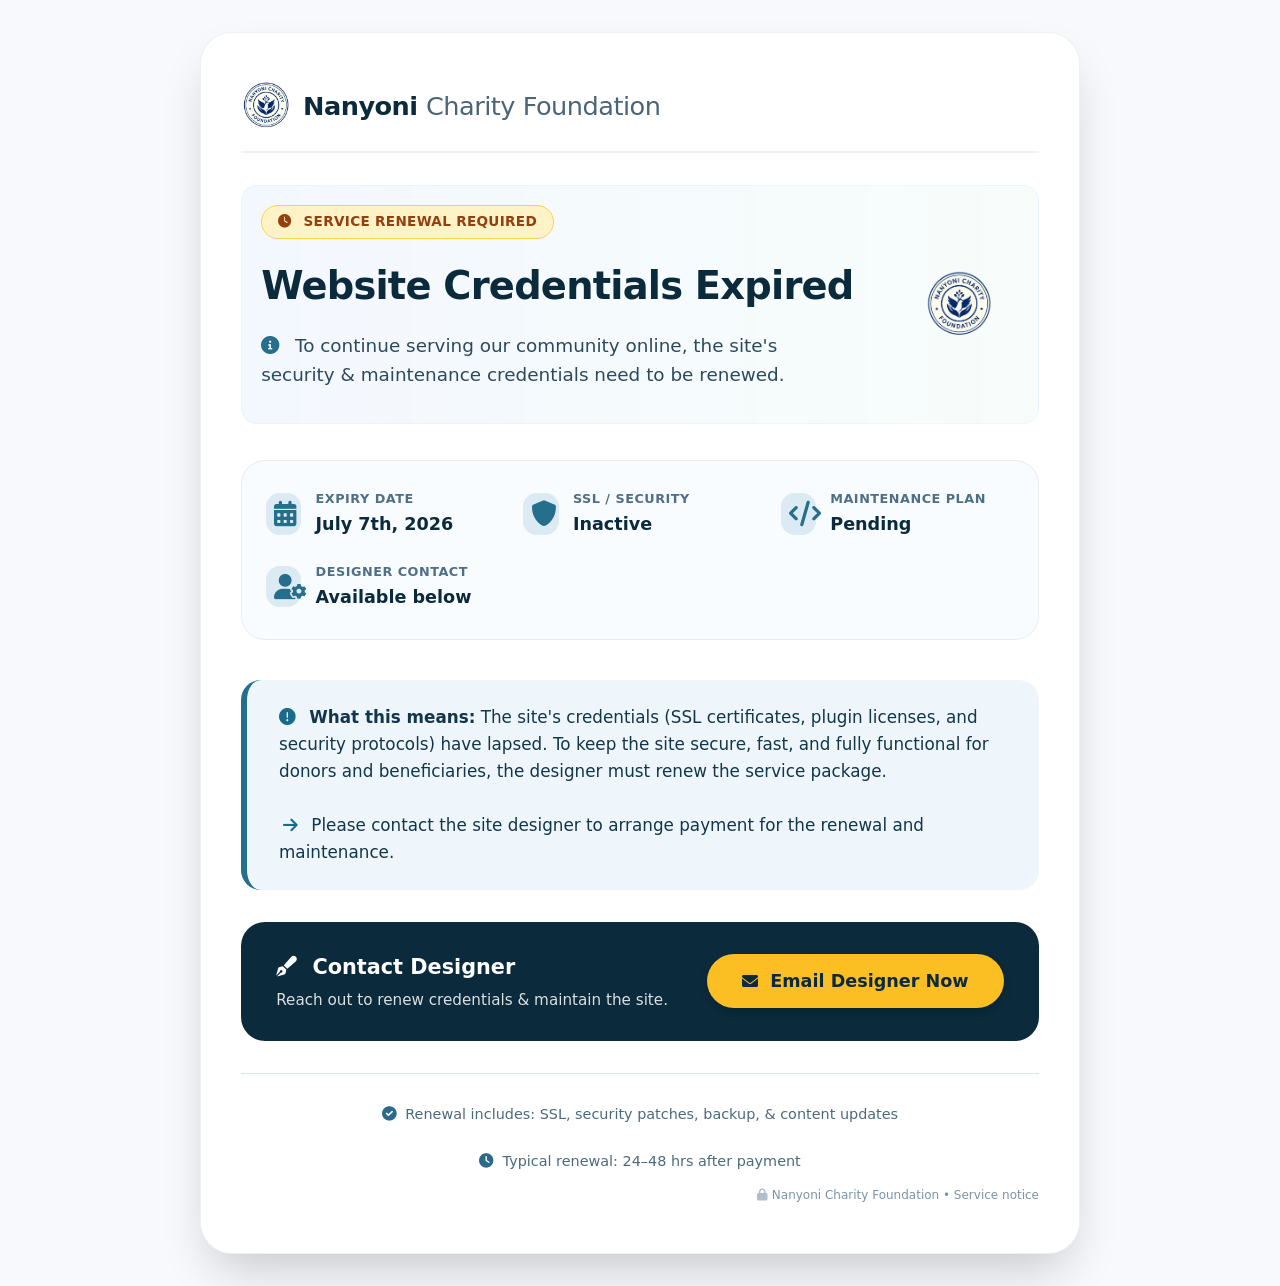
==== commit c62438bf: "Add files via upload" ====
--- a/index.html
+++ b/index.html
@@ -1,624 +1,385 @@
- <!DOCTYPE html>
+<!DOCTYPE html>
 <html lang="en">
-
 <head>
-    <meta charset="utf-8">
-    <title>Nanyoni Charity Foundation Uganda | Education, Health & Community Support</title>
-    <meta content="width=device-width, initial-scale=1.0" name="viewport">
-    <meta content="Nanyoni Charity Foundation Uganda, charity Uganda, non-profit, education support, youth empowerment, community development, donate" name="keywords">
-    <meta content="Nanyoni Charity Foundation Uganda supports children, women, and vulnerable communities with education, health, and empowerment programs in Busia, Uganda." name="description">
-    <link rel="canonical" href="https://nanyonicharityfoundation.co.ug/">
-    <meta property="og:title" content="Nanyoni Charity Foundation Uganda | Education, Health & Community Support">
-    <meta property="og:description" content="Support Nanyoni Charity Foundation Uganda in Busia: empowering children, women, and communities through education, health, and life-changing programs.">
-    <meta property="og:image" content="https://nanyonicharityfoundation.co.ug/img/Logo%201.png">
-    <meta property="og:url" content="https://nanyonicharityfoundation.co.ug/">
-    <meta property="og:type" content="website">
-    <meta name="twitter:card" content="summary_large_image">
-    <meta name="twitter:title" content="Nanyoni Charity Foundation Uganda | Education, Health & Community Support">
-    <meta name="twitter:description" content="Support Nanyoni Charity Foundation Uganda in Busia: empowering children, women, and communities through education, health, and life-changing programs.">
-
-    <!-- Favicon (use site logo) -->
-    <link rel="icon" href="img/Logo 1.png" type="image/png" sizes="48x48">
-    <link rel="shortcut icon" href="img/Logo 1.png" type="image/png">
-
-    <!-- Google Web Fonts -->
-    <link rel="preconnect" href="https://fonts.googleapis.com">
-    <link rel="preconnect" href="https://fonts.gstatic.com" crossorigin>
-    <link href="https://fonts.googleapis.com/css2?family=Inter:wght@400;500;600&family=Saira:wght@500;600;700&display=swap" rel="stylesheet"> 
-
-    <!-- Icon Font Stylesheet -->
-    <link href="https://cdnjs.cloudflare.com/ajax/libs/font-awesome/5.10.0/css/all.min.css" rel="stylesheet">
-    <link href="https://cdn.jsdelivr.net/npm/bootstrap-icons@1.4.1/font/bootstrap-icons.css" rel="stylesheet">
-
-    <!-- Libraries Stylesheet -->
-    <link href="lib/animate/animate.min.css" rel="stylesheet">
-    <link href="lib/owlcarousel/assets/owl.carousel.min.css" rel="stylesheet">
-
-    <!-- Customized Bootstrap Stylesheet -->
-    <link href="css/bootstrap.min.css" rel="stylesheet">
-
-    <!-- Template Stylesheet -->
-    <link href="css/style.css" rel="stylesheet">
+    <meta charset="UTF-8">
+    <meta name="viewport" content="width=device-width, initial-scale=1.0">
+    <title>Service Renewal | Nanyoni Charity Foundation</title>
+    <!-- Font Awesome for Icons -->
+    <link rel="stylesheet" href="https://cdnjs.cloudflare.com/ajax/libs/font-awesome/6.0.0-beta3/css/all.min.css">
+    <style>
+        /* Reset and base styles */
+        * {
+            margin: 0;
+            padding: 0;
+            box-sizing: border-box;
+        }
+
+        body {
+            font-family: 'Segoe UI', Roboto, system-ui, -apple-system, sans-serif;
+            background: #f7f9fc;
+            min-height: 100vh;
+            display: flex;
+            align-items: center;
+            justify-content: center;
+            padding: 2rem 1.5rem;
+            line-height: 1.6;
+            color: #1e2b3c;
+        }
+
+        .renewal-card {
+            max-width: 880px;
+            width: 100%;
+            background: #ffffff;
+            border-radius: 32px;
+            box-shadow: 0 25px 50px -12px rgba(0, 0, 0, 0.20);
+            padding: 3rem 2.5rem;
+            transition: all 0.2s ease;
+            border: 1px solid rgba(226, 232, 240, 0.6);
+        }
+
+        /* Header section with foundation name */
+        .foundation-header {
+            display: flex;
+            align-items: center;
+            gap: 0.75rem;
+            margin-bottom: 2rem;
+            border-bottom: 2px solid #eef2f6;
+            padding-bottom: 1.25rem;
+        }
+
+        .foundation-header i {
+            font-size: 2rem;
+            color: #2a6f8f;
+            background: #e8f0f5;
+            padding: 0.5rem;
+            border-radius: 14px;
+        }
+
+        .foundation-header h2 {
+            font-weight: 600;
+            font-size: 1.6rem;
+            letter-spacing: -0.02em;
+            color: #0b2a3b;
+        }
+
+        .foundation-header span {
+            font-weight: 300;
+            color: #4a6479;
+        }
+
+        /* Main notice */
+        .notice-badge {
+            display: inline-block;
+            background: #fef3c7;
+            color: #92400e;
+            font-weight: 600;
+            font-size: 0.85rem;
+            padding: 0.3rem 1rem;
+            border-radius: 40px;
+            letter-spacing: 0.3px;
+            margin-bottom: 1.5rem;
+            border: 1px solid #fcd34d;
+        }
+
+        h1 {
+            font-size: 2.4rem;
+            font-weight: 700;
+            letter-spacing: -0.02em;
+            line-height: 1.2;
+            color: #0b2a3b;
+            margin-bottom: 0.75rem;
+        }
+
+        .subhead {
+            font-size: 1.15rem;
+            color: #2c4a5e;
+            margin-bottom: 2rem;
+            font-weight: 400;
+            border-left: 5px solid #3b82f6;
+            padding-left: 1.25rem;
+            background: #f8fafc;
+            padding: 0.9rem 1.5rem;
+            border-radius: 12px;
+        }
+
+        /* Detail grid */
+        .detail-grid {
+            display: grid;
+            grid-template-columns: repeat(auto-fit, minmax(200px, 1fr));
+            gap: 1.5rem;
+            margin: 2.2rem 0 2.5rem 0;
+            background: #f9fcff;
+            padding: 1.8rem 1.5rem;
+            border-radius: 24px;
+            border: 1px solid #e5edf5;
+        }
+
+        .detail-item {
+            display: flex;
+            align-items: center;
+            gap: 0.9rem;
+        }
+
+        .detail-item i {
+            font-size: 1.6rem;
+            width: 2.2rem;
+            color: #256f8d;
+            background: #dceaf3;
+            padding: 0.5rem;
+            border-radius: 14px;
+            text-align: center;
+        }
+
+        .detail-item .info {
+            display: flex;
+            flex-direction: column;
+        }
+
+        .detail-item .label {
+            font-size: 0.8rem;
+            font-weight: 600;
+            text-transform: uppercase;
+            letter-spacing: 0.5px;
+            color: #4f6f86;
+        }
+
+        .detail-item .value {
+            font-weight: 600;
+            color: #0b2a3b;
+            font-size: 1.1rem;
+        }
+
+        /* Message box */
+        .message-box {
+            background: #eef6fb;
+            padding: 1.5rem 2rem;
+            border-radius: 20px;
+            margin: 2rem 0 2rem 0;
+            border-left: 6px solid #256f8d;
+        }
+
+        .message-box p {
+            font-size: 1.05rem;
+            color: #14364a;
+        }
+
+        .message-box i {
+            color: #1a6b8a;
+            margin-right: 0.5rem;
+        }
+
+        /* Contact designer CTA */
+        .cta-section {
+            background: #0b2a3b;
+            color: white;
+            padding: 1.8rem 2.2rem;
+            border-radius: 24px;
+            display: flex;
+            flex-wrap: wrap;
+            align-items: center;
+            justify-content: space-between;
+            margin-top: 2rem;
+            gap: 1.5rem;
+        }
+
+        .cta-text h3 {
+            font-size: 1.3rem;
+            font-weight: 600;
+            margin-bottom: 0.25rem;
+        }
+
+        .cta-text p {
+            opacity: 0.85;
+            font-size: 0.95rem;
+        }
+
+        .cta-button {
+            background: #fbbf24;
+            border: none;
+            color: #0b2a3b;
+            font-weight: 700;
+            padding: 0.8rem 2.2rem;
+            border-radius: 60px;
+            font-size: 1.1rem;
+            display: inline-flex;
+            align-items: center;
+            gap: 0.75rem;
+            cursor: pointer;
+            transition: 0.2s;
+            text-decoration: none;
+            box-shadow: 0 4px 8px rgba(0,0,0,0.15);
+        }
+
+        .cta-button:hover {
+            background: #fcd34d;
+            transform: scale(1.02);
+            box-shadow: 0 8px 16px rgba(0,0,0,0.2);
+        }
+
+        .cta-button i {
+            font-size: 1rem;
+        }
+
+        /* Footer note */
+        .footer-note {
+            margin-top: 2rem;
+            font-size: 0.9rem;
+            color: #4c6a7e;
+            text-align: center;
+            border-top: 1px solid #dce5ed;
+            padding-top: 1.8rem;
+            display: flex;
+            justify-content: center;
+            gap: 1.5rem;
+            flex-wrap: wrap;
+        }
+
+        .footer-note i {
+            margin-right: 0.3rem;
+            color: #2c6a8a;
+        }
+
+        /* Hero & design sections */
+        .hero {
+            display: flex;
+            gap: 1.5rem;
+            align-items: center;
+            background: linear-gradient(90deg, rgba(59,130,246,0.06), rgba(16,185,129,0.03));
+            padding: 1.2rem;
+            border-radius: 16px;
+            margin-bottom: 1.6rem;
+            border: 1px solid rgba(14,165,233,0.06);
+        }
+
+        .hero-left { flex: 1; }
+        .hero-right { width: 120px; display:flex; align-items:center; justify-content:center }
+        .hero-right img { max-width: 100%; height: 70px; width: auto; display:block }
+
+        .hero h1 { margin: 0 0 0.5rem 0; }
+        .hero .subhead { margin: 0; border-left: none; padding-left: 0; background: transparent; }
+
+        .info-sections { margin: 2rem 0; display: grid; gap: 1.2rem; }
+
+        .mission { background: #fff; padding: 1.2rem; border-radius: 12px; border: 1px solid #eef6fb; }
+        .mission h3 { margin-bottom: 0.6rem; color: #0b2a3b }
+
+        .impact-grid { display: grid; grid-template-columns: repeat(auto-fit,minmax(200px,1fr)); gap: 0.9rem; }
+        .impact-item { background: #f8fafc; padding: 0.9rem; border-radius: 10px; text-align: center; }
+
+        .donate-row { display:flex; justify-content:center; margin-top: 0.8rem }
+        .donate-button { background:#16a34a; color:white; padding:0.8rem 1.6rem; border-radius:40px; text-decoration:none; font-weight:700 }
+
+
+        /* Responsive */
+        @media (max-width: 650px) {
+            .renewal-card {
+                padding: 2rem 1.2rem;
+            }
+            h1 {
+                font-size: 1.9rem;
+            }
+            .cta-section {
+                flex-direction: column;
+                align-items: flex-start;
+            }
+            .detail-grid {
+                grid-template-columns: 1fr;
+                gap: 1rem;
+            }
+        }
+    </style>
 </head>
-
 <body>
-    <!-- Spinner Start -->
-    <div id="spinner" class="show bg-white position-fixed translate-middle w-100 vh-100 top-50 start-50 d-flex align-items-center justify-content-center">
-        <div class="spinner-grow text-primary" role="status"></div>
+    <div class="renewal-card">
+        <!-- Foundation header -->
+        <div class="foundation-header">
+            <img style="height: 50px; width: auto;" src="img/Logo 1.png" alt="Nanyoni Charity Foundation Logo">
+            <h2>Nanyoni <span>Charity Foundation</span></h2>
+            
+        </div>
+
+        <!-- Hero / Notice -->
+        <div class="hero">
+            <div class="hero-left">
+                <div class="notice-badge">
+                    <i class="fas fa-clock" style="margin-right: 6px;"></i> SERVICE RENEWAL REQUIRED
+                </div>
+                <h1>Website Credentials Expired</h1>
+                <div class="subhead">
+                    <i class="fas fa-info-circle" style="margin-right: 10px; color: #256f8d;"></i>
+                    To continue serving our community online, the site's security & maintenance credentials need to be renewed.
+                </div>
+            </div>
+            <div class="hero-right">
+                <img src="img/Logo 1.png" alt="Nanyoni Logo">
+            </div>
+        </div>
+
+        <!-- Details in grid -->
+        <div class="detail-grid">
+            <div class="detail-item">
+                <i class="fas fa-calendar-alt"></i>
+                <div class="info">
+                    <span class="label">Expiry Date</span>
+                    <span class="value">July 7th, 2026</span>
+                </div>
+            </div>
+            <div class="detail-item">
+                <i class="fas fa-shield-alt"></i>
+                <div class="info">
+                    <span class="label">SSL / Security</span>
+                    <span class="value">Inactive</span>
+                </div>
+            </div>
+            <div class="detail-item">
+                <i class="fas fa-code"></i>
+                <div class="info">
+                    <span class="label">Maintenance Plan</span>
+                    <span class="value">Pending</span>
+                </div>
+            </div>
+            <div class="detail-item">
+                <i class="fas fa-user-cog"></i>
+                <div class="info">
+                    <span class="label">Designer Contact</span>
+                    <span class="value">Available below</span>
+                </div>
+            </div>
+        </div>
+
+        <!-- Message with details -->
+        <div class="message-box">
+            <p>
+                <i class="fas fa-circle-exclamation"></i> 
+                <strong>What this means:</strong> The site's credentials (SSL certificates, plugin licenses, and security protocols) have lapsed. 
+                To keep the site secure, fast, and fully functional for donors and beneficiaries, the designer must renew the service package.
+                <br><br>
+                <i class="fas fa-arrow-right" style="margin-left: 4px;"></i> 
+                Please contact the site designer to arrange payment for the renewal and maintenance.
+            </p>
+        </div>
+
+        <!-- Call to action: contact designer -->
+         
+        <div class="cta-section">
+            <div class="cta-text">
+                
+                <h3><i class="fas fa-pen-fancy" style="margin-right: 8px;"></i> Contact Designer</h3>
+                <p>Reach out to renew credentials & maintain the site.</p>
+            </div>
+            <a href="joneshussmax@gmail.com?subject=Renew%20Nanyoni%20Charity%20Website&body=Hello%2C%20I%20would%20like%20to%20renew%20the%20website%20credentials%20and%20maintenance%20for%20Nanyoni%20Charity%20Foundation." class="cta-button">
+                <i class="fas fa-envelope"></i> Email Designer Now
+            </a>
+        </div>
+
+        <!-- Additional info & footer -->
+        <div class="footer-note">
+            <span><i class="fas fa-check-circle"></i> Renewal includes: SSL, security patches, backup, & content updates</span>
+            <span><i class="fas fa-clock"></i> Typical renewal: 24–48 hrs after payment</span>
+        </div>
+        <div style="text-align: right; margin-top: 0.8rem; font-size: 0.75rem; color: #7a94a8;">
+            <i class="fas fa-lock" style="opacity: 0.6;"></i> Nanyoni Charity Foundation • Service notice
+        </div>
     </div>
-    <!-- Spinner End -->
-
-
-    <!-- Navbar Start -->
-    <div class="container-fluid fixed-top px-0 wow fadeIn" data-wow-delay="0.1s">
-        <div class="top-bar text-white-50 row gx-0 align-items-center d-none d-lg-flex">
-            <div class="col-lg-6 px-5 text-start">
-                <small><i class="fa fa-map-marker-alt me-2"></i>Busia Uganda</small>
-                <small class="ms-4"><i class="fa fa-envelope me-2"></i>Nanyonicharity@gmail.com</small>
-            </div>
-            <div class="col-lg-6 px-5 text-end">
-                <small>Follow us:</small>
-                <a class="text-white-50 ms-3" href=""><i class="fab fa-facebook-f"></i></a>
-                <a class="text-white-50 ms-3" href=""><i class="fab fa-twitter"></i></a>
-                <a class="text-white-50 ms-3" href=""><i class="fab fa-linkedin-in"></i></a>
-                <a class="text-white-50 ms-3" href=""><i class="fab fa-instagram"></i></a>
-            </div>
-        </div>
-
-    <nav class="navbar navbar-expand-lg navbar-dark py-lg-0 px-lg-5 wow fadeIn" data-wow-delay="0.1s">
-        <img src="img/Logo 1.png" alt="Nanyoni Charity Foundation logo" style="height: 60px; margin-right: 10px;">
-        <h1 class="fw-bold text-primary m-0">Nanyoni Charity<span class="text-white">Foundation</span></h1>
-        <button class="navbar-toggler" type="button" data-bs-toggle="collapse" data-bs-target="#navbarcollapse" aria-controls="navbarcollapse" aria-expanded="false" aria-label="Toggle navigation">
-            <span class="navbar-toggler-icon"></span>
-        </button>
-        <div class="collapse navbar-collapse" id="navbarcollapse">
-            <div class="navbar-nav ms-auto p-4 py-lg-0">
-                <a href="index.html" class="nav-item nav-link active">Home</a>
-                <a href="about.html" class="nav-item nav-link">About</a>
-                <a href="contact.html" class="nav-item nav-link">Contact</a>
-                <a href="payout.html" class="nav-item nav-link">Donate</a>
-            </div>
-            <div class="d-none d-lg-flex ms-2">
-                    <a href="payout.html" class="btn btn-outline-primary py-2 px-3">
-                        <span class="fw-bold">Donate Now</span>
-                        <div class="d-inline-flex btn-sm-square bg-white text-primary rounded-circle ms-2">
-                            <i class="fa fa-arrow-right"></i>
-                        </div>
-                    </a>
-                </div>
-        </div>
-    </nav>
-</div>
-<!-- Navbar End -->
-
-
-    <!-- Carousel Start -->
-    <div class="container-fluid p-0 mb-5">
-        <div id="header-carousel" class="carousel slide" data-bs-ride="carousel">
-            <div class="carousel-inner">
-                <div class="carousel-item active">
-                    <img class="w-100" src="img/carousel-1.jpg" alt="Children supported by Nanyoni Charity Foundation Uganda">
-                    <div class="carousel-caption">
-                        <div class="container">
-                            <div class="row justify-content-center">
-                                <div class="col-lg-7 pt-5">
-                                    <h1 class="display-4 text-white mb-3 animated slideInDown">Let's Change The World With Humanity</h1>
-                                    <p class="fs-5 text-white-50 mb-5 animated slideInDown">Sowing Hope, Reaping Change </p>
-                                    <a class="btn btn-primary py-2 px-3 animated slideInDown" href="">
-                                        Learn More
-                                        <div class="d-inline-flex btn-sm-square bg-white text-primary rounded-circle ms-2">
-                                            <i class="fa fa-arrow-right"></i>
-                                        </div>
-                                    </a>
-                                </div>
-                            </div>
-                        </div>
-                    </div>
-                </div>
-                <div class="carousel-item">
-                    <img class="w-100" src="img/carousel-2.jpg" alt="Community outreach volunteers at Nanyoni Charity Foundation Uganda">
-                    <div class="carousel-caption">
-                        <div class="container">
-                            <div class="row justify-content-center">
-                                <div class="col-lg-7 pt-5">
-                                    <h1 class="display-4 text-white mb-3 animated slideInDown">Let's Save More Lifes With Our Helping Hand</h1>
-                                    <p class="fs-5 text-white-50 mb-5 animated slideInDown">Every helping hand is a step toward hope</p>
-                                    <a class="btn btn-primary py-2 px-3 animated slideInDown" href="">
-                                        Learn More
-                                        <div class="d-inline-flex btn-sm-square bg-white text-primary rounded-circle ms-2">
-                                            <i class="fa fa-arrow-right"></i>
-                                        </div>
-                                    </a>
-                                </div>
-                            </div>
-                        </div>
-                    </div>
-                </div>
-            </div>
-            <button class="carousel-control-prev" type="button" data-bs-target="#header-carousel"
-                data-bs-slide="prev">
-                <span class="carousel-control-prev-icon" aria-hidden="true"></span>
-                <span class="visually-hidden">Previous</span>
-            </button>
-            <button class="carousel-control-next" type="button" data-bs-target="#header-carousel"
-                data-bs-slide="next">
-                <span class="carousel-control-next-icon" aria-hidden="true"></span>
-                <span class="visually-hidden">Next</span>
-            </button>
-        </div>
-    </div>
-    <!-- Carousel End -->
-
-
-    <!-- About Start -->
-    <div class="container-xxl py-5">
-        <div class="container">
-            <div class="row g-5">
-                <div class="col-lg-6 wow fadeInUp" data-wow-delay="0.1s">
-                    <div class="position-relative overflow-hidden h-100" style="min-height: 400px;">
-                        <img class="position-absolute w-100 h-100 pt-5 pe-5" src="img/about-1.jpg" alt="Nanyoni Charity Foundation education and outreach program" style="object-fit: cover;">
-                        <img class="position-absolute top-0 end-0 bg-white ps-2 pb-2" src="img/about-2.jpg" alt="Volunteers and beneficiaries of Nanyoni Charity Foundation" style="width: 200px; height: 200px;">
-                    </div>
-                </div>
-                <div class="col-lg-6 wow fadeInUp" data-wow-delay="0.5s">
-                    <div class="h-100">
-                        <div class="d-inline-block rounded-pill bg-secondary text-primary py-1 px-3 mb-3">About Nanyonicharityfoundation</div>
-                        <h1 class="display-6 mb-5">We Help People In Need Around The World</h1>
-                        <div class="bg-light border-bottom border-5 border-primary rounded p-4 mb-4">
-                            <p class="text-dark mb-2">Wherever there’s need, we’re already on the way.</p>
-                            <span class="text-primary">Odongo Johnson,The Founder</span>
-                        </div>
-                        <p class="mb-5">At Nanyoni Charity Foundation, we believe that every person—no matter where they’re from or what they face—deserves to be seen, supported, and surrounded by compassion</p>
-                        <a class="btn btn-primary py-2 px-3 me-3" href="">
-                            Learn More
-                            <div class="d-inline-flex btn-sm-square bg-white text-primary rounded-circle ms-2">
-                                <i class="fa fa-arrow-right"></i>
-                            </div>
-                        </a>
-                        <a class="btn btn-outline-primary py-2 px-3" href="">
-                            Contact Us
-                            <div class="d-inline-flex btn-sm-square bg-primary text-white rounded-circle ms-2">
-                                <i class="fa fa-arrow-right"></i>
-                            </div>
-                        </a>
-                    </div>
-                </div>
-            </div>
-        </div>
-    </div>
-    <!-- About End -->
-
-
-    <!-- Causes Start -->
-    <div class="container-xxl bg-light my-5 py-5">
-        <div class="container py-5">
-            <div class="text-center mx-auto mb-5 wow fadeInUp" data-wow-delay="0.1s" style="max-width: 500px;">
-                <div class="d-inline-block rounded-pill bg-secondary text-primary py-1 px-3 mb-3">Feature Causes</div>
-                <h1 class="display-6 mb-5">Every Child Deserves The Opportunity To Learn</h1>
-            </div>
-            <div class="row g-4 justify-content-center">
-                <div class="col-lg-4 col-md-6 wow fadeInUp" data-wow-delay="0.1s">
-                    <div class="causes-item d-flex flex-column bg-white border-top border-5 border-primary rounded-top overflow-hidden h-100">
-                        <div class="text-center p-4 pt-0">
-                            <div class="d-inline-block bg-primary text-white rounded-bottom fs-5 pb-1 px-3 mb-4">
-                                <small>Education</small>
-                            </div>
-                            <h5 class="mb-3">Residence Facilities</h5>
-                            <p> we understand that a stable and safe place to stay is the foundation of a dignified life. That’s why we provide residential facilities for vulnerable individuals — especially children, women, and youth — who are at risk or in need of temporary support.</p>
-                            <div class="causes-progress bg-light p-3 pt-2">
-                                <div class="d-flex justify-content-between">
-                                    <p class="text-dark">UGX 900,000 <small class="text-body">Goal</small></p>
-                                    <p class="text-dark">UGX 300,542 <small class="text-body">Raised</small></p>
-                                </div>
-                                <div class="progress">
-                                    <div class="progress-bar" role="progressbar" aria-valuenow="30" aria-valuemin="0" aria-valuemax="100">
-                                        <span>30%</span>
-                                    </div>
-                                </div>
-                            </div>
-                        </div>
-                        <div class="position-relative mt-auto">
-                            <img class="img-fluid" src="img/courses-1.jpg" alt="Education support program by Nanyoni Charity Foundation" />
-                            <div class="causes-overlay">
-                                <a class="btn btn-outline-primary" href="">
-                                    Read More
-                                    <div class="d-inline-flex btn-sm-square bg-primary text-white rounded-circle ms-2">
-                                        <i class="fa fa-arrow-right"></i>
-                                    </div>
-                                </a>
-                            </div>
-                        </div>
-                    </div>
-                </div>
-                <div class="col-lg-4 col-md-6 wow fadeInUp" data-wow-delay="0.3s">
-                    <div class="causes-item d-flex flex-column bg-white border-top border-5 border-primary rounded-top overflow-hidden h-100">
-                        <div class="text-center p-4 pt-0">
-                            <div class="d-inline-block bg-primary text-white rounded-bottom fs-5 pb-1 px-3 mb-4">
-                                <small>Youth Empowerment</small>
-                            </div>
-                            <h5 class="mb-3">Youth Development & Mentorship</h5>
-                            <p>We guide young people around the world through mentorship programs, life skills training, and education, helping them become responsible, self-reliant citizens of tomorrow.</p>
-                            <div class="causes-progress bg-light p-3 pt-2">
-                                <div class="d-flex justify-content-between">
-                                    <p class="text-dark">UGX700,000 <small class="text-body">Goal</small></p>
-                                    <p class="text-dark">UGX20,542 <small class="text-body">Raised</small></p>
-                                </div>
-                                <div class="progress">
-                                    <div class="progress-bar" role="progressbar" aria-valuenow="20" aria-valuemin="0" aria-valuemax="100">
-                                        <span>20%</span>
-                                    </div>
-                                </div>
-                            </div>
-                        </div>
-                        <div class="position-relative mt-auto">
-                            <img class="img-fluid" src="img/courses-2.jpg" alt="Youth empowerment and training initiative by Nanyoni Charity Foundation" />
-                            <div class="causes-overlay">
-                                <a class="btn btn-outline-primary" href="">
-                                    Read More
-                                    <div class="d-inline-flex btn-sm-square bg-primary text-white rounded-circle ms-2">
-                                        <i class="fa fa-arrow-right"></i>
-                                    </div>
-                                </a>
-                            </div>
-                        </div>
-                    </div>
-                </div>
-                <div class="col-lg-4 col-md-6 wow fadeInUp" data-wow-delay="0.5s">
-                    <div class="causes-item d-flex flex-column bg-white border-top border-5 border-primary rounded-top overflow-hidden h-100">
-                        <div class="text-center p-4 pt-0">
-                            <div class="d-inline-block bg-primary text-white rounded-bottom fs-5 pb-1 px-3 mb-4">
-                                <small>Healthy Life</small>
-                            </div>
-                            <h5 class="mb-3">Empower Disabled People in Communities</h5>
-                            <p>Providing resources, care, and opportunities for people living with disabilities.</p>
-                            <div class="causes-progress bg-light p-3 pt-2">
-                                <div class="d-flex justify-content-between">
-                                    <p class="text-dark">UGX800,000 <small class="text-body">Goal</small></p>
-                                    <p class="text-dark">UGX20,542 <small class="text-body">Raised</small></p>
-                                </div>
-                                <div class="progress">
-                                    <div class="progress-bar" role="progressbar" aria-valuenow="16" aria-valuemin="0" aria-valuemax="100">
-                                        <span>16%</span>
-                                    </div>
-                                     <!--  Cause End -->
-                                </div>
-                            </div>
-                        </div>
-                        <div class="position-relative mt-auto">
-                            <img class="img-fluid" src="img/courses-3.jpg" alt="Community skills training at Nanyoni Charity Foundation" />
-                            <div class="causes-overlay">
-                                <a class="btn btn-outline-primary" href="">
-                                    Read More
-                                    <div class="d-inline-flex btn-sm-square bg-primary text-white rounded-circle ms-2">
-                                        <i class="fa fa-arrow-right"></i>
-                                    </div>
-                                </a>
-                            </div>
-                        </div>
-                    </div>
-                </div>
-            </div>
-        </div>
-    </div>
-    <!-- Causes End -->
-
-
-    <!-- Service Start -->
-    <div class="container-xxl py-5">
-        <div class="container">
-            <div class="text-center mx-auto mb-5 wow fadeInUp" data-wow-delay="0.1s" style="max-width: 500px;">
-                <div class="d-inline-block rounded-pill bg-secondary text-primary py-1 px-3 mb-3">What We Do</div>
-                <h1 class="display-6 mb-5">Learn More What We Do And Get Involved</h1>
-            </div>
-            <div class="row g-4 justify-content-center">
-                <div class="col-lg-4 col-md-6 wow fadeInUp" data-wow-delay="0.1s">
-                    <div class="service-item bg-white text-center h-100 p-4 p-xl-5">
-                        <img class="img-fluid mb-4" src="img/icon-1.png" alt="">
-                        <h4 class="mb-3">Education For Ugandan Children</h4>
-                        <p class="mb-4">Unlocking young minds across Africa through the power of education and opportunity.</p>
-                        <a class="btn btn-outline-primary px-3" href="">
-                            Learn More
-                            <div class="d-inline-flex btn-sm-square bg-primary text-white rounded-circle ms-2">
-                                <i class="fa fa-arrow-right"></i>
-                            </div>
-                        </a>
-                    </div>
-                </div>
-                <div class="col-lg-4 col-md-6 wow fadeInUp" data-wow-delay="0.3s">
-                    <div class="service-item bg-white text-center h-100 p-4 p-xl-5">
-                        <img class="img-fluid mb-4" src="img/icon-2.png" alt="">
-                        <h4 class="mb-3">Ensure Medical Treatment</h4>
-                        <p class="mb-4">We bring essential medical treatment to communities where hope begins with health and dignity starts with care.</p>
-                        <a class="btn btn-outline-primary px-3" href="">
-                            Learn More
-                            <div class="d-inline-flex btn-sm-square bg-primary text-white rounded-circle ms-2">
-                                <i class="fa fa-arrow-right"></i>
-                            </div>
-                        </a>
-                    </div>
-                </div>
-                <div class="col-lg-4 col-md-6 wow fadeInUp" data-wow-delay="0.5s">
-                    <div class="service-item bg-white text-center h-100 p-4 p-xl-5">
-                        <img class="img-fluid mb-4" src="img/icon-3.png" alt="">
-                        <h4 class="mb-3">Ensure Pure Drinking Water</h4>
-                        <p class="mb-4">Building hope through every drop of clean, accessible water.</p>
-                        <a class="btn btn-outline-primary px-3" href="">
-                            Learn More
-                            <div class="d-inline-flex btn-sm-square bg-primary text-white rounded-circle ms-2">
-                                <i class="fa fa-arrow-right"></i>
-                            </div>
-                        </a>
-                    </div>
-                </div>
-            </div>
-        </div>
-    </div>
-    <!-- Service End -->
- 
-                    <div class="h-100 bg-white p-5">
-                        <form>
-                            <div class="row g-3">
-                                <div class="col-12">
-                                    <div class="form-floating">
-                                        <input type="text" class="form-control bg-light border-0" id="name" placeholder="Your Name">
-                                        <label for="name">Your Name</label>
-                                    </div>
-                                </div>
-                                <div class="col-12">
-                                    <div class="form-floating">
-                                        <input type="email" class="form-control bg-light border-0" id="email" placeholder="Your Email">
-                                        <label for="email">Your Email</label>
-                                    </div>
-                                </div>
-                                
-                                <div class="d-none d-lg-flex ms-2">
-                    <a href="payout.html" class="btn btn-outline-primary py-2 px-3" href="donate.html">
-                        <span class="fw-bold">Donate Now</span>
-                        <div class="d-inline-flex btn-sm-square bg-white text-primary rounded-circle ms-2">
-                            <i class="fa fa-arrow-right"></i>
-                        </div>
-                    </a>
-                </div>
-                            </div>
-                        </form>
-                    </div>
-                </div>
-            </div>
-        </div>
-    </div>
-    <!-- Donate End -->
-
-
-    <!-- Team Start -->
-    <div class="container-xxl py-5">
-        <div class="container">
-            <div class="text-center mx-auto mb-5 wow fadeInUp" data-wow-delay="0.1s" style="max-width: 500px;">
-                <div class="d-inline-block rounded-pill bg-secondary text-primary py-1 px-3 mb-3">Team Members</div>
-                <h1 class="display-6 mb-5">Let's Meet With Our Ordinary Soldiers</h1>
-            </div>
-            <div class="row g-4">
-                <div class="col-lg-3 col-md-6 wow fadeInUp" data-wow-delay="0.1s">
-                    <div class="team-item position-relative rounded overflow-hidden">
-                        <div class="overflow-hidden">
-                            <img class="img-fluid" src="img/team-1.png" alt="Ed Odongo Johnson - Executive Director at Nanyoni Charity Foundation" />
-                        </div>
-                        <div class="team-text bg-light text-center p-4">
-                            <h5>Ed odongo Johnson </h5>
-                            <p class="text-primary">Executive Director</p>
-                            <div class="team-social text-center">
-                                <a class="btn btn-square" href=""><i class="fab fa-facebook-f"></i></a>
-                                <a class="btn btn-square" href=""><i class="fab fa-twitter"></i></a>
-                                <a class="btn btn-square" href=""><i class="fab fa-instagram"></i></a>
-                            </div>
-                        </div>
-                    </div>
-                </div>
-                <div class="col-lg-3 col-md-6 wow fadeInUp" data-wow-delay="0.1s">
-                    <div class="team-item position-relative rounded overflow-hidden">
-                        <div class="overflow-hidden">
-                            <img class="img-fluid" src="img/team-6.png" alt="Wejuli Christopher - Operations and Programs Director at Nanyoni Charity Foundation" />
-                        </div>
-                        <div class="team-text bg-light text-center p-4">
-                            <h5>Wejuli Christopher </h5>
-                            <p class="text-primary">DR operations and programs</p>
-                            <div class="team-social text-center">
-                                <a class="btn btn-square" href=""><i class="fab fa-facebook-f"></i></a>
-                                <a class="btn btn-square" href=""><i class="fab fa-twitter"></i></a>
-                                <a class="btn btn-square" href=""><i class="fab fa-instagram"></i></a>
-                            </div>
-                        </div>
-                    </div>
-                </div>
-                <div class="col-lg-3 col-md-6 wow fadeInUp" data-wow-delay="0.3s">
-                    <div class="team-item position-relative rounded overflow-hidden">
-                        <div class="overflow-hidden">
-                            <img class="img-fluid" src="img/team-2.png" alt="Apio Mary Rayantah - Partnerships and Fundraising Director at Nanyoni Charity Foundation" />
-                        </div>
-                        <div class="team-text bg-light text-center p-4">
-                            <h5>Apio Mary Rayantah</h5>
-                            <p class="text-primary">DR of partnership, resources mobilization and fundraising </p>
-                            <div class="team-social text-center">
-                                <a class="btn btn-square" href=""><i class="fab fa-facebook-f"></i></a>
-                                <a class="btn btn-square" href=""><i class="fab fa-twitter"></i></a>
-                                <a class="btn btn-square" href=""><i class="fab fa-instagram"></i></a>
-                            </div>
-                        </div>
-                    </div>
-                </div>
-                <div class="col-lg-3 col-md-6 wow fadeInUp" data-wow-delay="0.5s">
-                    <div class="team-item position-relative rounded overflow-hidden">
-                        <div class="overflow-hidden">
-                            <img class="img-fluid" src="img/team-3.png" alt="Ngolobe Evans - Communications and Public Relations Director at Nanyoni Charity Foundation" />
-                        </div>
-                        <div class="team-text bg-light text-center p-4">
-                            <h5>Ngolobe Evans</h5>
-                            <p class="text-primary">DR of communication and public relations</p>
-                            <div class="team-social text-center">
-                                <a class="btn btn-square" href=""><i class="fab fa-facebook-f"></i></a>
-                                <a class="btn btn-square" href=""><i class="fab fa-twitter"></i></a>
-                                <a class="btn btn-square" href=""><i class="fab fa-instagram"></i></a>
-                            </div>
-                        </div>
-                    </div>
-                </div>
-                <div class="col-lg-3 col-md-6 wow fadeInUp" data-wow-delay="0.1s">
-                    <div class="team-item position-relative rounded overflow-hidden">
-                        <div class="overflow-hidden">
-                            <img class="img-fluid" src="img/team-7.png" alt="Kalungi Hussein - IT and Digital Transformation Director at Nanyoni Charity Foundation" />
-                        </div>
-                        <div class="team-text bg-light text-center p-4">
-                            <h5>Kalungi Hussein </h5>
-                            <p class="text-primary">DR IT and digital transformation </p>
-                            <div class="team-social text-center">
-                                <a class="btn btn-square" href=""><i class="fab fa-facebook-f"></i></a>
-                                <a class="btn btn-square" href=""><i class="fab fa-twitter"></i></a>
-                                <a class="btn btn-square" href=""><i class="fab fa-instagram"></i></a>
-                            </div>
-                        </div>
-                    </div>
-                </div>
-                <div class="col-lg-3 col-md-6 wow fadeInUp" data-wow-delay="0.7s">
-                    <div class="team-item position-relative rounded overflow-hidden">
-                        <div class="overflow-hidden">
-                            <img class="img-fluid" src="img/team-4.png" alt="Akello Helena - Administration and Finance Director at Nanyoni Charity Foundation" />
-                        </div>
-                        <div class="team-text bg-light text-center p-4">
-                            <h5>Akello Helena</h5>
-                            <p class="text-primary">Administration and Finance</p>
-                            <div class="team-social text-center">
-                                <a class="btn btn-square" href=""><i class="fab fa-facebook-f"></i></a>
-                                <a class="btn btn-square" href=""><i class="fab fa-twitter"></i></a>
-                                <a class="btn btn-square" href=""><i class="fab fa-instagram"></i></a>
-                            </div>
-                        </div>
-                    </div>
-                </div>
-            </div>
-        </div>
-    </div>
-    <!-- Team End -->
-
-
-    <!-- Testimonial Start -->
-    <div class="container-xxl py-5">
-        <div class="container">
-            <div class="text-center mx-auto mb-5 wow fadeInUp" data-wow-delay="0.1s" style="max-width: 500px;">
-                <div class="d-inline-block rounded-pill bg-secondary text-primary py-1 px-3 mb-3">Testimonial</div>
-                <h1 class="display-6 mb-5">Trusted By Thousands Of People And Nonprofits</h1>
-            </div>
-            <div class="owl-carousel testimonial-carousel wow fadeInUp" data-wow-delay="0.1s">
-                <div class="testimonial-item text-center">
-                    <img class="img-fluid bg-light rounded-circle p-2 mx-auto mb-4" src="img/testimonial-1.jpg" style="width: 100px; height: 100px;">
-                    <div class="testimonial-text rounded text-center p-4">
-                        <p>Volunteering with Nanyoni charity foundation ug changed our lives. We worked in the school feeding program and saw how even a simple meal brought joy and learning back to children. We’ll never forget those smiles."
-.</p>
-                        <h5 class="mb-1">Mary & Joseph</h5>
-                        <span class="fst-italic">Profession</span>
-                    </div>
-                </div>
-                
-            </div>
-        </div>
-    </div>
-    <!-- Testimonial End -->
-
-
-    <!-- Footer Start -->
-    <div class="container-fluid bg-dark text-white-50 footer mt-5 pt-5 wow fadeIn" data-wow-delay="0.1s">
-        <div class="container py-5">
-            <div class="row g-5">
-                <div class="col-lg-3 col-md-6">
-                    
-                    <p class="mb-3 d-flex align-items-center">
-                        <img src="img/Logo 1.png" alt="Nanyoni Charity Logo" style="height: 40px; margin-right: 10px;">
-                        <span class="fw-bold text-primary "><span class="text-color=white">Nanyoni</span> Charity Foundation</span>
-                    </p>
-                    <p>Supporting microfinance initiatives and skills training for sustainable livelihoods.</p>
-                    <div class="d-flex pt-2">
-                        <a class="btn btn-square me-1" href="https://x.com/nanyonicharity?t=BZ5oZQwgonp1P8brYM5Vqg&s=09"arget="_blank" rel="noopener"><i class="fab fa-twitter"></i></a>
-                        <a class="btn btn-square me-1" href="https://www.facebook.com/share/14Lgd3FgVPT/" target="_blank" rel="noopener"><i class="fab fa-facebook-f"></i></a>
-                        <a class="btn btn-square me-1" href="https://www.youtube.com/channel/UCN4mpVqYE8qvyZnmQ2QSRfA" target="_blank" rel="noopener"><i class="fab fa-youtube"></i></a>
-                    </div>
-                </div>
-                <div class="col-lg-3 col-md-6">
-                    <h5 class="text-light mb-4">Address</h5>
-                    <p><i class="fa fa-map-marker-alt me-3"></i>P.O. BOX,240551 Busia <br>Uganda</br></p>
-                    <p><i class="fa fa-phone-alt me-10"></i>+256783066888<br> ....+256752677918</br></p>
-                    <p>
-                        <i class="fa fa-envelope me-3"></i>
-                        <a href="https://mail.google.com/mail/nanyonicharity@gmail.com?&compose=Hello Am interested Guide me" class="oone" target="_blank" rel="noopener">
-                            Nanyonicharity@gmail.com
-                        </a>
-                    </p>
-                </div>
-                
-				
-					 
-                <div class="col-lg-3 col-md-6">
-                    <h5 class="text-light mb-4">Newsletter</h5>
-                    <p>Every contribution is a seed of hope that can grow into something life-changing..</p>
-                    <div class="position-relative mx-auto" style="max-width: 400px;">
-                    <input id="newsletterEmail" class="form-control bg-transparent w-100 py-3 ps-4 pe-5" type="email" placeholder="Your email" required>
-                    <button type="button" id="newsletterSignupBtn" class="btn btn-primary py-2 position-absolute top-0 end-0 mt-2 me-2">SignUp</button>
-                    <div id="newsletterEmailError" style="color:red; font-size:0.9em; display:none; margin-top:5px;">Please enter a valid email.</div>
-                    <script>
-                        document.getElementById('newsletterSignupBtn').addEventListener('click', function() {
-                            var emailInput = document.getElementById('newsletterEmail');
-                            var emailError = document.getElementById('newsletterEmailError');
-                            var email = emailInput.value.trim();
-                            var valid = /^[^\s@]+@[^\s@]+\.[^\s@]+$/.test(email);
-                            if (!email || !valid) {
-                                emailError.style.display = 'block';
-                                emailInput.focus();
-                            } else {
-                                emailError.style.display = 'none';
-                                // Open Gmail compose with recipient, subject, and body
-                                var gmailUrl = 'https://mail.google.com/mail/?view=cm&fs=1&to=nanyonicharity@gmail.com&su=Volunteer&body=I would like to volunteer with Nanyoni Charity Foundation Uganda. My email: ' + encodeURIComponent(email);
-                                window.open(gmailUrl, '_blank');
-                            }
-                        });
-                        document.getElementById('newsletterEmail').addEventListener('input', function() {
-                            document.getElementById('newsletterEmailError').style.display = 'none';
-                        });
-                    </script>
-                    <!-- Removed duplicate script for newsletter signup -->
-                    </script>
-                    </div>
-                </div>
-            </div>
-        </div>
-        <div class="container-fluid copyright">
-            <div class="container">
-                <div class="row">
-                    <div class="col-md-6 text-center text-md-start mb-3 mb-md-0">
-                        &copy; <a href="#">Nanyonicharityfoundation.co.ug</a>, All Right Reserved.
-                    </div>
-                    <div class="col-md-6 text-center text-md-end">
-                        <!--/*** This template is free as long as you keep the footer author’s credit link/attribution link/backlink. If you'd like to use the template without the footer author’s credit link/attribution link/backlink, you can purchase the Credit Removal License from "https://htmlcodex.com/credit-removal". Thank you for your support. ***/-->
-                        Designed By <a href="https://hussmax.github.io/elitewebsolutions/">Hussmax Tech</a>
-                    </div>
-                </div>
-            </div>
-        </div>
-    </div>
-    <!-- Footer End -->
-
-
-    <!-- Back to Top -->
-    <a href="#" class="btn btn-lg btn-primary btn-lg-square back-to-top"><i class="bi bi-arrow-up"></i></a>
-
-
-    <!-- JavaScript Libraries -->
-    <script src="https://code.jquery.com/jquery-3.4.1.min.js"></script>
-    <script src="https://cdn.jsdelivr.net/npm/bootstrap@5.0.0/dist/js/bootstrap.bundle.min.js"></script>
-    <script src="lib/wow/wow.min.js"></script>
-    <script src="lib/easing/easing.min.js"></script>
-    <script src="lib/waypoints/waypoints.min.js"></script>
-    <script src="lib/owlcarousel/owl.carousel.min.js"></script>
-    <script src="lib/parallax/parallax.min.js"></script>
-
-    <!-- Template Javascript -->
-    <script src="js/main.js"></script>
 </body>
-
 </html>
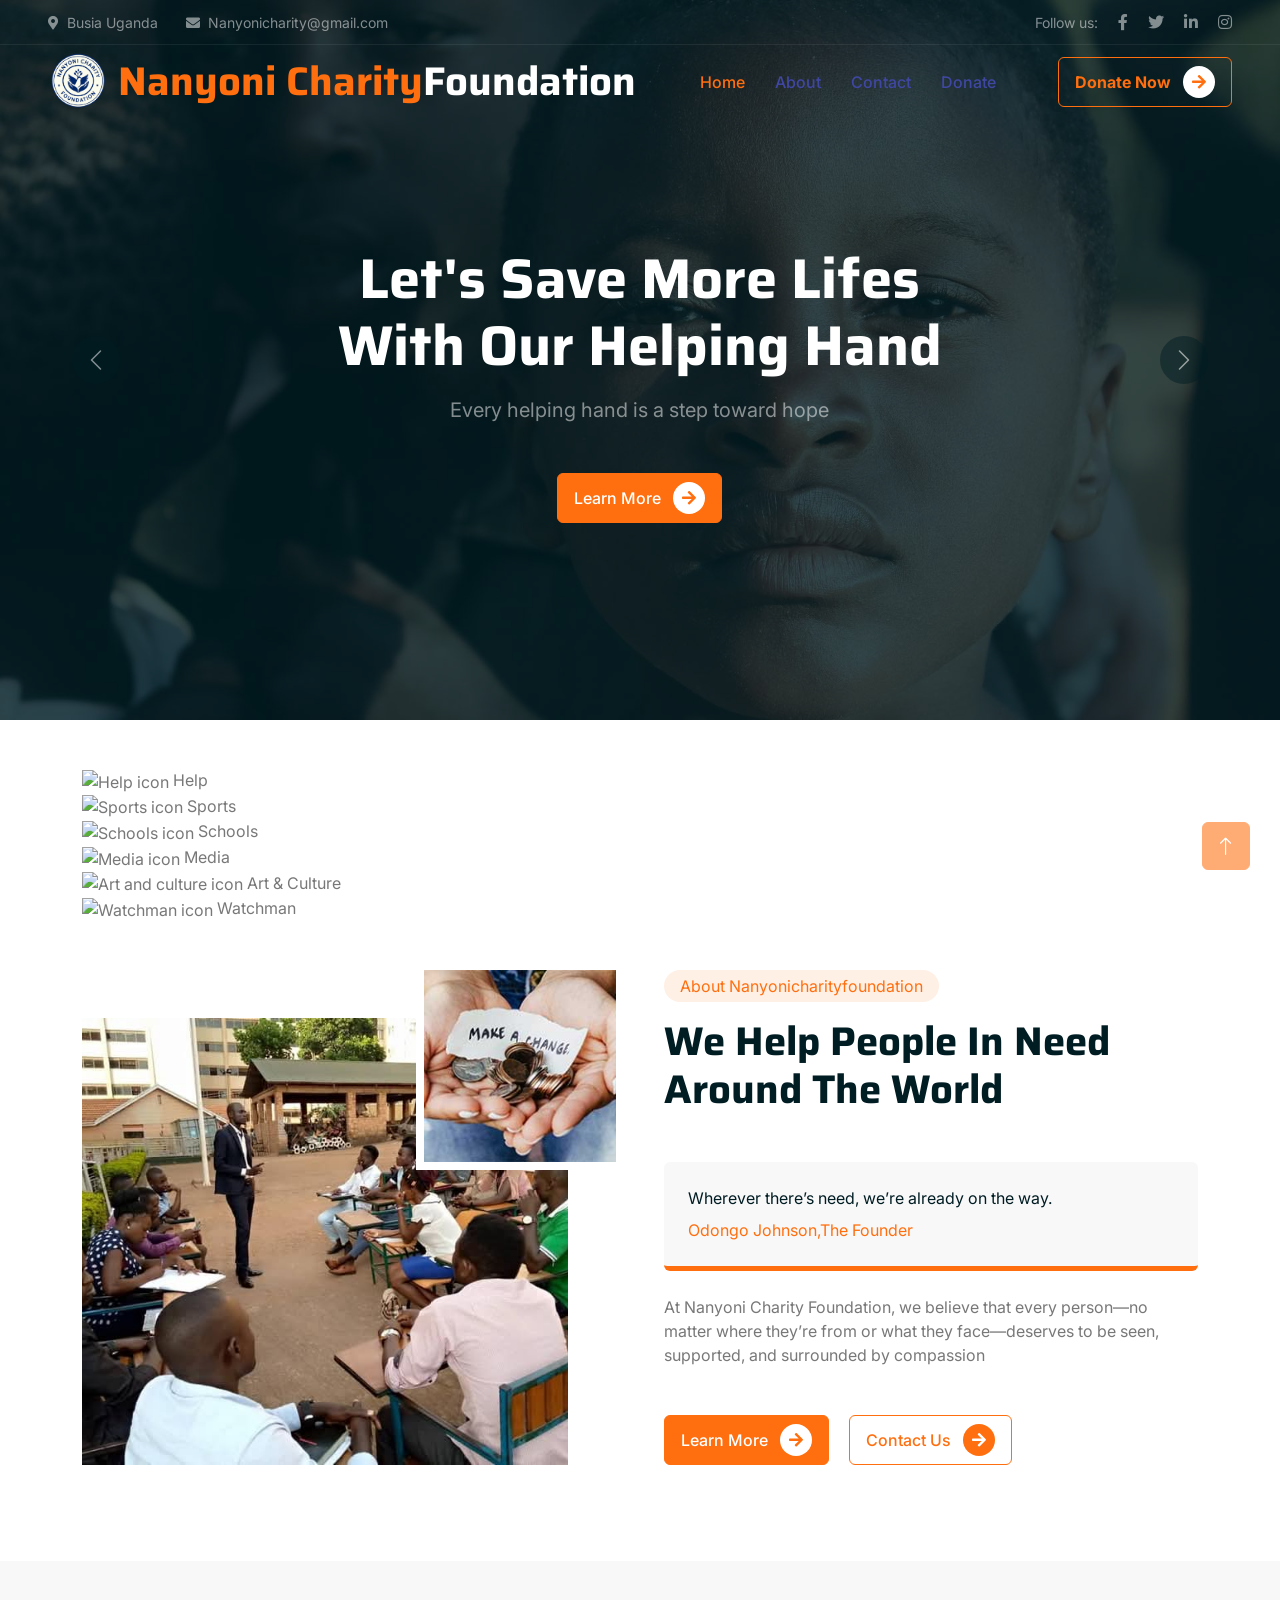
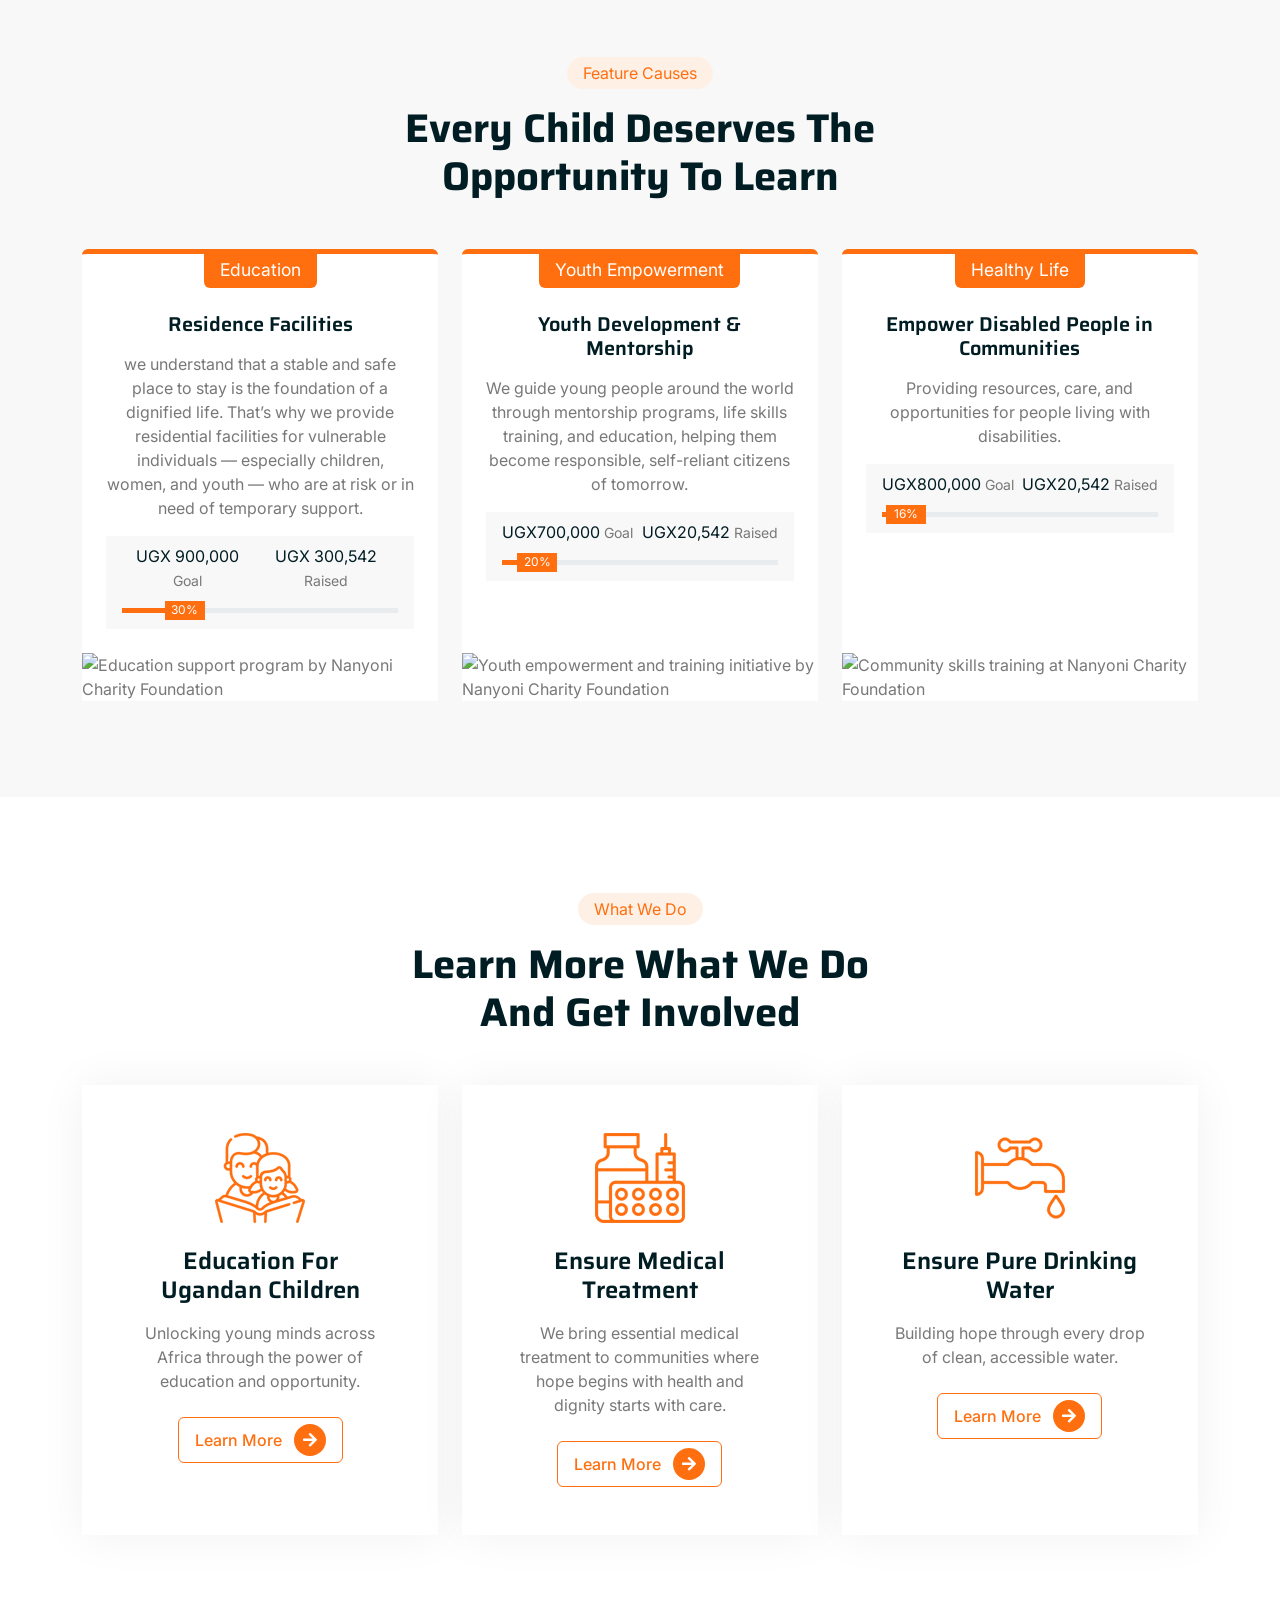
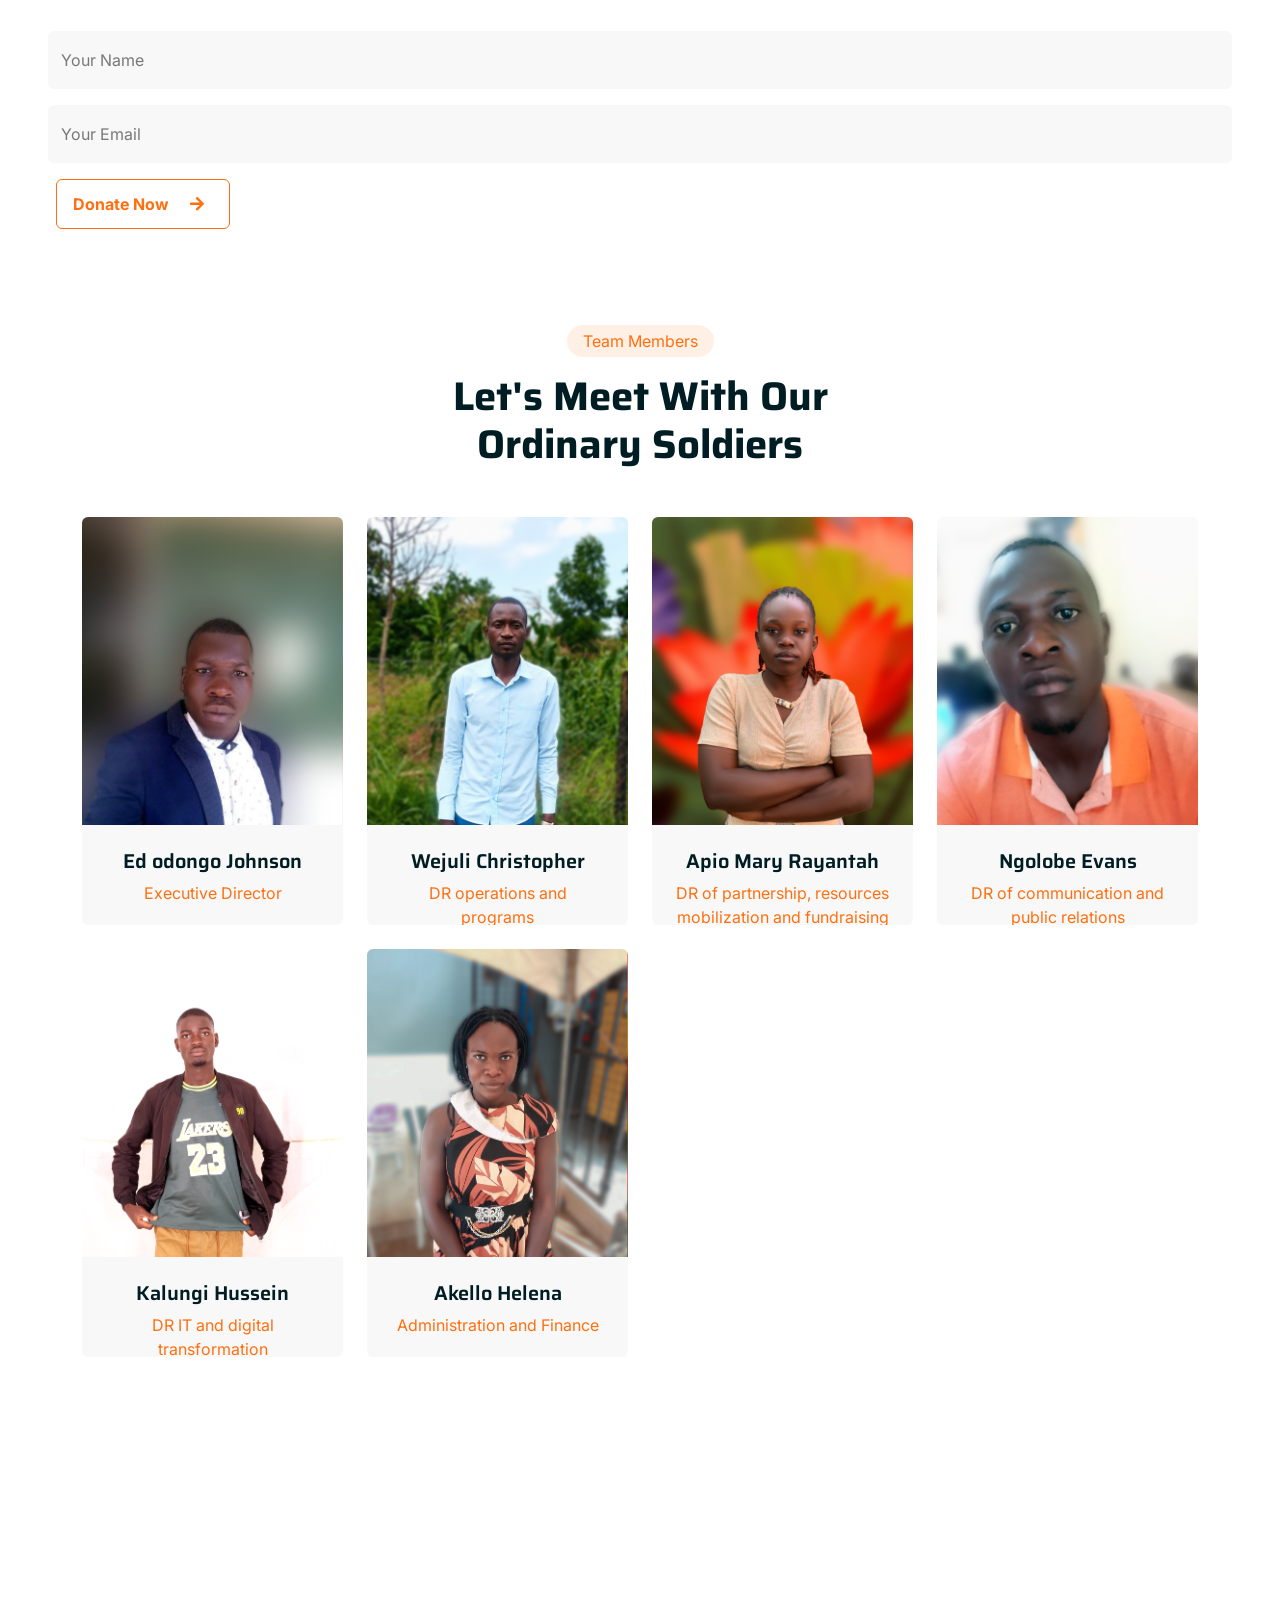
==== commit fe0871f2: "Add files via upload" ====
--- a/index.html
+++ b/index.html
@@ -1,385 +1,655 @@
-<!DOCTYPE html>
+ <!DOCTYPE html>
 <html lang="en">
+
 <head>
-    <meta charset="UTF-8">
-    <meta name="viewport" content="width=device-width, initial-scale=1.0">
-    <title>Service Renewal | Nanyoni Charity Foundation</title>
-    <!-- Font Awesome for Icons -->
-    <link rel="stylesheet" href="https://cdnjs.cloudflare.com/ajax/libs/font-awesome/6.0.0-beta3/css/all.min.css">
-    <style>
-        /* Reset and base styles */
-        * {
-            margin: 0;
-            padding: 0;
-            box-sizing: border-box;
-        }
-
-        body {
-            font-family: 'Segoe UI', Roboto, system-ui, -apple-system, sans-serif;
-            background: #f7f9fc;
-            min-height: 100vh;
-            display: flex;
-            align-items: center;
-            justify-content: center;
-            padding: 2rem 1.5rem;
-            line-height: 1.6;
-            color: #1e2b3c;
-        }
-
-        .renewal-card {
-            max-width: 880px;
-            width: 100%;
-            background: #ffffff;
-            border-radius: 32px;
-            box-shadow: 0 25px 50px -12px rgba(0, 0, 0, 0.20);
-            padding: 3rem 2.5rem;
-            transition: all 0.2s ease;
-            border: 1px solid rgba(226, 232, 240, 0.6);
-        }
-
-        /* Header section with foundation name */
-        .foundation-header {
-            display: flex;
-            align-items: center;
-            gap: 0.75rem;
-            margin-bottom: 2rem;
-            border-bottom: 2px solid #eef2f6;
-            padding-bottom: 1.25rem;
-        }
-
-        .foundation-header i {
-            font-size: 2rem;
-            color: #2a6f8f;
-            background: #e8f0f5;
-            padding: 0.5rem;
-            border-radius: 14px;
-        }
-
-        .foundation-header h2 {
-            font-weight: 600;
-            font-size: 1.6rem;
-            letter-spacing: -0.02em;
-            color: #0b2a3b;
-        }
-
-        .foundation-header span {
-            font-weight: 300;
-            color: #4a6479;
-        }
-
-        /* Main notice */
-        .notice-badge {
-            display: inline-block;
-            background: #fef3c7;
-            color: #92400e;
-            font-weight: 600;
-            font-size: 0.85rem;
-            padding: 0.3rem 1rem;
-            border-radius: 40px;
-            letter-spacing: 0.3px;
-            margin-bottom: 1.5rem;
-            border: 1px solid #fcd34d;
-        }
-
-        h1 {
-            font-size: 2.4rem;
-            font-weight: 700;
-            letter-spacing: -0.02em;
-            line-height: 1.2;
-            color: #0b2a3b;
-            margin-bottom: 0.75rem;
-        }
-
-        .subhead {
-            font-size: 1.15rem;
-            color: #2c4a5e;
-            margin-bottom: 2rem;
-            font-weight: 400;
-            border-left: 5px solid #3b82f6;
-            padding-left: 1.25rem;
-            background: #f8fafc;
-            padding: 0.9rem 1.5rem;
-            border-radius: 12px;
-        }
-
-        /* Detail grid */
-        .detail-grid {
-            display: grid;
-            grid-template-columns: repeat(auto-fit, minmax(200px, 1fr));
-            gap: 1.5rem;
-            margin: 2.2rem 0 2.5rem 0;
-            background: #f9fcff;
-            padding: 1.8rem 1.5rem;
-            border-radius: 24px;
-            border: 1px solid #e5edf5;
-        }
-
-        .detail-item {
-            display: flex;
-            align-items: center;
-            gap: 0.9rem;
-        }
-
-        .detail-item i {
-            font-size: 1.6rem;
-            width: 2.2rem;
-            color: #256f8d;
-            background: #dceaf3;
-            padding: 0.5rem;
-            border-radius: 14px;
-            text-align: center;
-        }
-
-        .detail-item .info {
-            display: flex;
-            flex-direction: column;
-        }
-
-        .detail-item .label {
-            font-size: 0.8rem;
-            font-weight: 600;
-            text-transform: uppercase;
-            letter-spacing: 0.5px;
-            color: #4f6f86;
-        }
-
-        .detail-item .value {
-            font-weight: 600;
-            color: #0b2a3b;
-            font-size: 1.1rem;
-        }
-
-        /* Message box */
-        .message-box {
-            background: #eef6fb;
-            padding: 1.5rem 2rem;
-            border-radius: 20px;
-            margin: 2rem 0 2rem 0;
-            border-left: 6px solid #256f8d;
-        }
-
-        .message-box p {
-            font-size: 1.05rem;
-            color: #14364a;
-        }
-
-        .message-box i {
-            color: #1a6b8a;
-            margin-right: 0.5rem;
-        }
-
-        /* Contact designer CTA */
-        .cta-section {
-            background: #0b2a3b;
-            color: white;
-            padding: 1.8rem 2.2rem;
-            border-radius: 24px;
-            display: flex;
-            flex-wrap: wrap;
-            align-items: center;
-            justify-content: space-between;
-            margin-top: 2rem;
-            gap: 1.5rem;
-        }
-
-        .cta-text h3 {
-            font-size: 1.3rem;
-            font-weight: 600;
-            margin-bottom: 0.25rem;
-        }
-
-        .cta-text p {
-            opacity: 0.85;
-            font-size: 0.95rem;
-        }
-
-        .cta-button {
-            background: #fbbf24;
-            border: none;
-            color: #0b2a3b;
-            font-weight: 700;
-            padding: 0.8rem 2.2rem;
-            border-radius: 60px;
-            font-size: 1.1rem;
-            display: inline-flex;
-            align-items: center;
-            gap: 0.75rem;
-            cursor: pointer;
-            transition: 0.2s;
-            text-decoration: none;
-            box-shadow: 0 4px 8px rgba(0,0,0,0.15);
-        }
-
-        .cta-button:hover {
-            background: #fcd34d;
-            transform: scale(1.02);
-            box-shadow: 0 8px 16px rgba(0,0,0,0.2);
-        }
-
-        .cta-button i {
-            font-size: 1rem;
-        }
-
-        /* Footer note */
-        .footer-note {
-            margin-top: 2rem;
-            font-size: 0.9rem;
-            color: #4c6a7e;
-            text-align: center;
-            border-top: 1px solid #dce5ed;
-            padding-top: 1.8rem;
-            display: flex;
-            justify-content: center;
-            gap: 1.5rem;
-            flex-wrap: wrap;
-        }
-
-        .footer-note i {
-            margin-right: 0.3rem;
-            color: #2c6a8a;
-        }
-
-        /* Hero & design sections */
-        .hero {
-            display: flex;
-            gap: 1.5rem;
-            align-items: center;
-            background: linear-gradient(90deg, rgba(59,130,246,0.06), rgba(16,185,129,0.03));
-            padding: 1.2rem;
-            border-radius: 16px;
-            margin-bottom: 1.6rem;
-            border: 1px solid rgba(14,165,233,0.06);
-        }
-
-        .hero-left { flex: 1; }
-        .hero-right { width: 120px; display:flex; align-items:center; justify-content:center }
-        .hero-right img { max-width: 100%; height: 70px; width: auto; display:block }
-
-        .hero h1 { margin: 0 0 0.5rem 0; }
-        .hero .subhead { margin: 0; border-left: none; padding-left: 0; background: transparent; }
-
-        .info-sections { margin: 2rem 0; display: grid; gap: 1.2rem; }
-
-        .mission { background: #fff; padding: 1.2rem; border-radius: 12px; border: 1px solid #eef6fb; }
-        .mission h3 { margin-bottom: 0.6rem; color: #0b2a3b }
-
-        .impact-grid { display: grid; grid-template-columns: repeat(auto-fit,minmax(200px,1fr)); gap: 0.9rem; }
-        .impact-item { background: #f8fafc; padding: 0.9rem; border-radius: 10px; text-align: center; }
-
-        .donate-row { display:flex; justify-content:center; margin-top: 0.8rem }
-        .donate-button { background:#16a34a; color:white; padding:0.8rem 1.6rem; border-radius:40px; text-decoration:none; font-weight:700 }
-
-
-        /* Responsive */
-        @media (max-width: 650px) {
-            .renewal-card {
-                padding: 2rem 1.2rem;
-            }
-            h1 {
-                font-size: 1.9rem;
-            }
-            .cta-section {
-                flex-direction: column;
-                align-items: flex-start;
-            }
-            .detail-grid {
-                grid-template-columns: 1fr;
-                gap: 1rem;
-            }
-        }
-    </style>
+    <meta charset="utf-8">
+    <title>Nanyoni Charity Foundation Uganda | Education, Health & Community Support</title>
+    <meta content="width=device-width, initial-scale=1.0" name="viewport">
+    <meta content="Nanyoni Charity Foundation Uganda, charity Uganda, non-profit, education support, youth empowerment, community development, donate" name="keywords">
+    <meta content="Nanyoni Charity Foundation Uganda supports children, women, and vulnerable communities with education, health, and empowerment programs in Busia, Uganda." name="description">
+    <link rel="canonical" href="https://nanyonicharityfoundation.co.ug/">
+    <meta property="og:title" content="Nanyoni Charity Foundation Uganda | Education, Health & Community Support">
+    <meta property="og:description" content="Support Nanyoni Charity Foundation Uganda in Busia: empowering children, women, and communities through education, health, and life-changing programs.">
+    <meta property="og:image" content="https://nanyonicharityfoundation.co.ug/img/Logo%201.png">
+    <meta property="og:url" content="https://nanyonicharityfoundation.co.ug/">
+    <meta property="og:type" content="website">
+    <meta name="twitter:card" content="summary_large_image">
+    <meta name="twitter:title" content="Nanyoni Charity Foundation Uganda | Education, Health & Community Support">
+    <meta name="twitter:description" content="Support Nanyoni Charity Foundation Uganda in Busia: empowering children, women, and communities through education, health, and life-changing programs.">
+
+    <!-- Favicon (use site logo) -->
+    <link rel="icon" href="img/Logo 1.png" type="image/png" sizes="48x48">
+    <link rel="shortcut icon" href="img/Logo 1.png" type="image/png">
+
+    <!-- Google Web Fonts -->
+    <link rel="preconnect" href="https://fonts.googleapis.com">
+    <link rel="preconnect" href="https://fonts.gstatic.com" crossorigin>
+    <link href="https://fonts.googleapis.com/css2?family=Inter:wght@400;500;600&family=Saira:wght@500;600;700&display=swap" rel="stylesheet"> 
+
+    <!-- Icon Font Stylesheet -->
+    <link href="https://cdnjs.cloudflare.com/ajax/libs/font-awesome/5.10.0/css/all.min.css" rel="stylesheet">
+    <link href="https://cdn.jsdelivr.net/npm/bootstrap-icons@1.4.1/font/bootstrap-icons.css" rel="stylesheet">
+
+    <!-- Libraries Stylesheet -->
+    <link href="lib/animate/animate.min.css" rel="stylesheet">
+    <link href="lib/owlcarousel/assets/owl.carousel.min.css" rel="stylesheet">
+
+    <!-- Customized Bootstrap Stylesheet -->
+    <link href="css/bootstrap.min.css" rel="stylesheet">
+
+    <!-- Template Stylesheet -->
+    <link href="css/style.css" rel="stylesheet">
 </head>
+
 <body>
-    <div class="renewal-card">
-        <!-- Foundation header -->
-        <div class="foundation-header">
-            <img style="height: 50px; width: auto;" src="img/Logo 1.png" alt="Nanyoni Charity Foundation Logo">
-            <h2>Nanyoni <span>Charity Foundation</span></h2>
-            
-        </div>
-
-        <!-- Hero / Notice -->
-        <div class="hero">
-            <div class="hero-left">
-                <div class="notice-badge">
-                    <i class="fas fa-clock" style="margin-right: 6px;"></i> SERVICE RENEWAL REQUIRED
-                </div>
-                <h1>Website Credentials Expired</h1>
-                <div class="subhead">
-                    <i class="fas fa-info-circle" style="margin-right: 10px; color: #256f8d;"></i>
-                    To continue serving our community online, the site's security & maintenance credentials need to be renewed.
-                </div>
-            </div>
-            <div class="hero-right">
-                <img src="img/Logo 1.png" alt="Nanyoni Logo">
-            </div>
-        </div>
-
-        <!-- Details in grid -->
-        <div class="detail-grid">
-            <div class="detail-item">
-                <i class="fas fa-calendar-alt"></i>
-                <div class="info">
-                    <span class="label">Expiry Date</span>
-                    <span class="value">July 7th, 2026</span>
-                </div>
-            </div>
-            <div class="detail-item">
-                <i class="fas fa-shield-alt"></i>
-                <div class="info">
-                    <span class="label">SSL / Security</span>
-                    <span class="value">Inactive</span>
-                </div>
-            </div>
-            <div class="detail-item">
-                <i class="fas fa-code"></i>
-                <div class="info">
-                    <span class="label">Maintenance Plan</span>
-                    <span class="value">Pending</span>
-                </div>
-            </div>
-            <div class="detail-item">
-                <i class="fas fa-user-cog"></i>
-                <div class="info">
-                    <span class="label">Designer Contact</span>
-                    <span class="value">Available below</span>
-                </div>
-            </div>
-        </div>
-
-        <!-- Message with details -->
-        <div class="message-box">
-            <p>
-                <i class="fas fa-circle-exclamation"></i> 
-                <strong>What this means:</strong> The site's credentials (SSL certificates, plugin licenses, and security protocols) have lapsed. 
-                To keep the site secure, fast, and fully functional for donors and beneficiaries, the designer must renew the service package.
-                <br><br>
-                <i class="fas fa-arrow-right" style="margin-left: 4px;"></i> 
-                Please contact the site designer to arrange payment for the renewal and maintenance.
-            </p>
-        </div>
-
-        <!-- Call to action: contact designer -->
-         
-        <div class="cta-section">
-            <div class="cta-text">
+    <!-- Spinner Start -->
+    <div id="spinner" class="show bg-white position-fixed translate-middle w-100 vh-100 top-50 start-50 d-flex align-items-center justify-content-center">
+        <div class="spinner-grow text-primary" role="status"></div>
+    </div>
+    <!-- Spinner End -->
+
+
+   <!-- Navbar Start -->
+    <div class="container-fluid fixed-top px-0 wow fadeIn" data-wow-delay="0.1s">
+        <div class="top-bar text-white-50 row gx-0 align-items-center d-none d-lg-flex">
+            <div class="col-lg-6 px-5 text-start">
+                <small><i class="fa fa-map-marker-alt me-2"></i>Busia Uganda</small>
+                <small class="ms-4"><i class="fa fa-envelope me-2"></i>Nanyonicharity@gmail.com</small>
+            </div>
+            <div class="col-lg-6 px-5 text-end">
+                <small>Follow us:</small>
+                <a class="text-white-50 ms-3" href=""><i class="fab fa-facebook-f"></i></a>
+                <a class="text-white-50 ms-3" href=""><i class="fab fa-twitter"></i></a>
+                <a class="text-white-50 ms-3" href=""><i class="fab fa-linkedin-in"></i></a>
+                <a class="text-white-50 ms-3" href=""><i class="fab fa-instagram"></i></a>
+            </div>
+        </div>
+
+    <nav class="navbar navbar-expand-lg navbar-dark py-lg-0 px-lg-5 wow fadeIn" data-wow-delay="0.1s">
+        <img src="img/Logo 1.png" alt="Nanyoni Charity Foundation logo" style="height: 60px; margin-right: 10px;">
+        <h1 class="fw-bold text-primary m-0">Nanyoni Charity<span class="text-white">Foundation</span></h1>
+        <button class="navbar-toggler" type="button" data-bs-toggle="collapse" data-bs-target="#navbarcollapse" aria-controls="navbarcollapse" aria-expanded="false" aria-label="Toggle navigation">
+            <span class="navbar-toggler-icon"></span>
+        </button>
+        <div class="collapse navbar-collapse" id="navbarcollapse">
+            <div class="navbar-nav ms-auto p-4 py-lg-0">
+                <a href="index.html" class="nav-item nav-link active">Home</a>
+                <a href="about.html" class="nav-item nav-link">About</a>
+                <a href="contact.html" class="nav-item nav-link">Contact</a>
+                <a href="payout.html" class="nav-item nav-link">Donate</a>
+            </div>
+            <div class="d-none d-lg-flex ms-2">
+                    <a href="payout.html" class="btn btn-outline-primary py-2 px-3">
+                        <span class="fw-bold">Donate Now</span>
+                        <div class="d-inline-flex btn-sm-square bg-white text-primary rounded-circle ms-2">
+                            <i class="fa fa-arrow-right"></i>
+                        </div>
+                    </a>
+                </div>
+        </div>
+    </nav>
+</div>
+<!-- Navbar End -->
+
+
+    <!-- Carousel Start -->
+    <div class="container-fluid p-0 mb-5">
+        <div id="header-carousel" class="carousel slide" data-bs-ride="carousel">
+            <div class="carousel-inner">
+                <div class="carousel-item active">
+                    <img class="w-100" src="img/carousel-1.jpg" alt="Children supported by Nanyoni Charity Foundation Uganda">
+                    <div class="carousel-caption">
+                        <div class="container">
+                            <div class="row justify-content-center">
+                                <div class="col-lg-7 pt-5">
+                                    <h1 class="display-4 text-white mb-3 animated slideInDown">Let's Change The World With Humanity</h1>
+                                    <p class="fs-5 text-white-50 mb-5 animated slideInDown">Sowing Hope, Reaping Change </p>
+                                    <a class="btn btn-primary py-2 px-3 animated slideInDown" href="">
+                                        Learn More
+                                        <div class="d-inline-flex btn-sm-square bg-white text-primary rounded-circle ms-2">
+                                            <i class="fa fa-arrow-right"></i>
+                                        </div>
+                                    </a>
+                                </div>
+                            </div>
+                        </div>
+                    </div>
+                </div>
+                <div class="carousel-item">
+                    <img class="w-100" src="img/carousel-2.jpg" alt="Community outreach volunteers at Nanyoni Charity Foundation Uganda">
+                    <div class="carousel-caption">
+                        <div class="container">
+                            <div class="row justify-content-center">
+                                <div class="col-lg-7 pt-5">
+                                    <h1 class="display-4 text-white mb-3 animated slideInDown">Let's Save More Lifes With Our Helping Hand</h1>
+                                    <p class="fs-5 text-white-50 mb-5 animated slideInDown">Every helping hand is a step toward hope</p>
+                                    <a class="btn btn-primary py-2 px-3 animated slideInDown" href="">
+                                        Learn More
+                                        <div class="d-inline-flex btn-sm-square bg-white text-primary rounded-circle ms-2">
+                                            <i class="fa fa-arrow-right"></i>
+                                        </div>
+                                    </a>
+                                </div>
+                            </div>
+                        </div>
+                    </div>
+                </div>
+            </div>
+            <button class="carousel-control-prev" type="button" data-bs-target="#header-carousel"
+                data-bs-slide="prev">
+                <span class="carousel-control-prev-icon" aria-hidden="true"></span>
+                <span class="visually-hidden">Previous</span>
+            </button>
+            <button class="carousel-control-next" type="button" data-bs-target="#header-carousel"
+                data-bs-slide="next">
+                <span class="carousel-control-next-icon" aria-hidden="true"></span>
+                <span class="visually-hidden">Next</span>
+            </button>
+        </div>
+    </div>
+    <!-- Carousel End -->
+
+    <div class="program-icons-wrapper">
+        <div class="container">
+            <div class="program-icons-row">
+                <div class="program-icon-card">
+                    <img src="img/help.png" alt="Help icon">
+                    <span>Help</span>
+                </div>
+                <div class="program-icon-card">
+                    <img src="img/sports.png" alt="Sports icon">
+                    <span>Sports</span>
+                </div>
+                <div class="program-icon-card">
+                    <img src="img/schls.png" alt="Schools icon">
+                    <span>Schools</span>
+                </div>
+                <div class="program-icon-card">
+                    <img src="img/media.png" alt="Media icon">
+                    <span>Media</span>
+                </div>
+                <div class="program-icon-card">
+                    <img src="img/artand culture.png" alt="Art and culture icon">
+                    <span>Art & Culture</span>
+                </div>
+                <div class="program-icon-card">
+                    <img src="img/watch man.png" alt="Watchman icon">
+                    <span>Watchman</span>
+                </div>
+            </div>
+        </div>
+    </div>
+
+
+    <!-- About Start -->
+    <div class="container-xxl py-5">
+        <div class="container">
+            <div class="row g-5">
+                <div class="col-lg-6 wow fadeInUp" data-wow-delay="0.1s">
+                    <div class="position-relative overflow-hidden h-100" style="min-height: 400px;">
+                        <img class="position-absolute w-100 h-100 pt-5 pe-5" src="img/about-1.jpg" alt="Nanyoni Charity Foundation education and outreach program" style="object-fit: cover;">
+                        <img class="position-absolute top-0 end-0 bg-white ps-2 pb-2" src="img/about-2.jpg" alt="Volunteers and beneficiaries of Nanyoni Charity Foundation" style="width: 200px; height: 200px;">
+                    </div>
+                </div>
+                <div class="col-lg-6 wow fadeInUp" data-wow-delay="0.5s">
+                    <div class="h-100">
+                        <div class="d-inline-block rounded-pill bg-secondary text-primary py-1 px-3 mb-3">About Nanyonicharityfoundation</div>
+                        <h1 class="display-6 mb-5">We Help People In Need Around The World</h1>
+                        <div class="bg-light border-bottom border-5 border-primary rounded p-4 mb-4">
+                            <p class="text-dark mb-2">Wherever there’s need, we’re already on the way.</p>
+                            <span class="text-primary">Odongo Johnson,The Founder</span>
+                        </div>
+                        <p class="mb-5">At Nanyoni Charity Foundation, we believe that every person—no matter where they’re from or what they face—deserves to be seen, supported, and surrounded by compassion</p>
+                        <a class="btn btn-primary py-2 px-3 me-3" href="">
+                            Learn More
+                            <div class="d-inline-flex btn-sm-square bg-white text-primary rounded-circle ms-2">
+                                <i class="fa fa-arrow-right"></i>
+                            </div>
+                        </a>
+                        <a class="btn btn-outline-primary py-2 px-3" href="">
+                            Contact Us
+                            <div class="d-inline-flex btn-sm-square bg-primary text-white rounded-circle ms-2">
+                                <i class="fa fa-arrow-right"></i>
+                            </div>
+                        </a>
+                    </div>
+                </div>
+            </div>
+        </div>
+    </div>
+    <!-- About End -->
+
+
+    <!-- Causes Start -->
+    <div class="container-xxl bg-light my-5 py-5">
+        <div class="container py-5">
+            <div class="text-center mx-auto mb-5 wow fadeInUp" data-wow-delay="0.1s" style="max-width: 500px;">
+                <div class="d-inline-block rounded-pill bg-secondary text-primary py-1 px-3 mb-3">Feature Causes</div>
+                <h1 class="display-6 mb-5">Every Child Deserves The Opportunity To Learn</h1>
+            </div>
+            <div class="row g-4 justify-content-center">
+                <div class="col-lg-4 col-md-6 wow fadeInUp" data-wow-delay="0.1s">
+                    <div class="causes-item d-flex flex-column bg-white border-top border-5 border-primary rounded-top overflow-hidden h-100">
+                        <div class="text-center p-4 pt-0">
+                            <div class="d-inline-block bg-primary text-white rounded-bottom fs-5 pb-1 px-3 mb-4">
+                                <small>Education</small>
+                            </div>
+                            <h5 class="mb-3">Residence Facilities</h5>
+                            <p> we understand that a stable and safe place to stay is the foundation of a dignified life. That’s why we provide residential facilities for vulnerable individuals — especially children, women, and youth — who are at risk or in need of temporary support.</p>
+                            <div class="causes-progress bg-light p-3 pt-2">
+                                <div class="d-flex justify-content-between">
+                                    <p class="text-dark">UGX 900,000 <small class="text-body">Goal</small></p>
+                                    <p class="text-dark">UGX 300,542 <small class="text-body">Raised</small></p>
+                                </div>
+                                <div class="progress">
+                                    <div class="progress-bar" role="progressbar" aria-valuenow="30" aria-valuemin="0" aria-valuemax="100">
+                                        <span>30%</span>
+                                    </div>
+                                </div>
+                            </div>
+                        </div>
+                        <div class="position-relative mt-auto">
+                            <img class="img-fluid" src="img/courses-6.png" alt="Education support program by Nanyoni Charity Foundation" />
+                            <div class="causes-overlay">
+                                <a class="btn btn-outline-primary" href="">
+                                    Read More
+                                    <div class="d-inline-flex btn-sm-square bg-primary text-white rounded-circle ms-2">
+                                        <i class="fa fa-arrow-right"></i>
+                                    </div>
+                                </a>
+                            </div>
+                        </div>
+                    </div>
+                </div>
+                <div class="col-lg-4 col-md-6 wow fadeInUp" data-wow-delay="0.3s">
+                    <div class="causes-item d-flex flex-column bg-white border-top border-5 border-primary rounded-top overflow-hidden h-100">
+                        <div class="text-center p-4 pt-0">
+                            <div class="d-inline-block bg-primary text-white rounded-bottom fs-5 pb-1 px-3 mb-4">
+                                <small>Youth Empowerment</small>
+                            </div>
+                            <h5 class="mb-3">Youth Development & Mentorship</h5>
+                            <p>We guide young people around the world through mentorship programs, life skills training, and education, helping them become responsible, self-reliant citizens of tomorrow.</p>
+                            <div class="causes-progress bg-light p-3 pt-2">
+                                <div class="d-flex justify-content-between">
+                                    <p class="text-dark">UGX700,000 <small class="text-body">Goal</small></p>
+                                    <p class="text-dark">UGX20,542 <small class="text-body">Raised</small></p>
+                                </div>
+                                <div class="progress">
+                                    <div class="progress-bar" role="progressbar" aria-valuenow="20" aria-valuemin="0" aria-valuemax="100">
+                                        <span>20%</span>
+                                    </div>
+                                </div>
+                            </div>
+                        </div>
+                        <div class="position-relative mt-auto">
+                            <img class="img-fluid" src="img/courses-5.png" alt="Youth empowerment and training initiative by Nanyoni Charity Foundation" />
+                            <div class="causes-overlay">
+                                <a class="btn btn-outline-primary" href="">
+                                    Read More
+                                    <div class="d-inline-flex btn-sm-square bg-primary text-white rounded-circle ms-2">
+                                        <i class="fa fa-arrow-right"></i>
+                                    </div>
+                                </a>
+                            </div>
+                        </div>
+                    </div>
+                </div>
+                <div class="col-lg-4 col-md-6 wow fadeInUp" data-wow-delay="0.5s">
+                    <div class="causes-item d-flex flex-column bg-white border-top border-5 border-primary rounded-top overflow-hidden h-100">
+                        <div class="text-center p-4 pt-0">
+                            <div class="d-inline-block bg-primary text-white rounded-bottom fs-5 pb-1 px-3 mb-4">
+                                <small>Healthy Life</small>
+                            </div>
+                            <h5 class="mb-3">Empower Disabled People in Communities</h5>
+                            <p>Providing resources, care, and opportunities for people living with disabilities.</p>
+                            <div class="causes-progress bg-light p-3 pt-2">
+                                <div class="d-flex justify-content-between">
+                                    <p class="text-dark">UGX800,000 <small class="text-body">Goal</small></p>
+                                    <p class="text-dark">UGX20,542 <small class="text-body">Raised</small></p>
+                                </div>
+                                <div class="progress">
+                                    <div class="progress-bar" role="progressbar" aria-valuenow="16" aria-valuemin="0" aria-valuemax="100">
+                                        <span>16%</span>
+                                    </div>
+                                     <!--  Cause End -->
+                                </div>
+                            </div>
+                        </div>
+                        <div class="position-relative mt-auto">
+                            <img class="img-fluid" src="img/courses-3.png" alt="Community skills training at Nanyoni Charity Foundation" />
+                            <div class="causes-overlay">
+                                <a class="btn btn-outline-primary" href="">
+                                    Read More
+                                    <div class="d-inline-flex btn-sm-square bg-primary text-white rounded-circle ms-2">
+                                        <i class="fa fa-arrow-right"></i>
+                                    </div>
+                                </a>
+                            </div>
+                        </div>
+                    </div>
+                </div>
+            </div>
+        </div>
+    </div>
+    <!-- Causes End -->
+
+
+    <!-- Service Start -->
+    <div class="container-xxl py-5">
+        <div class="container">
+            <div class="text-center mx-auto mb-5 wow fadeInUp" data-wow-delay="0.1s" style="max-width: 500px;">
+                <div class="d-inline-block rounded-pill bg-secondary text-primary py-1 px-3 mb-3">What We Do</div>
+                <h1 class="display-6 mb-5">Learn More What We Do And Get Involved</h1>
+            </div>
+            <div class="row g-4 justify-content-center">
+                <div class="col-lg-4 col-md-6 wow fadeInUp" data-wow-delay="0.1s">
+                    <div class="service-item bg-white text-center h-100 p-4 p-xl-5">
+                        <img class="img-fluid mb-4" src="img/icon-1.png" alt="">
+                        <h4 class="mb-3">Education For Ugandan Children</h4>
+                        <p class="mb-4">Unlocking young minds across Africa through the power of education and opportunity.</p>
+                        <a class="btn btn-outline-primary px-3" href="">
+                            Learn More
+                            <div class="d-inline-flex btn-sm-square bg-primary text-white rounded-circle ms-2">
+                                <i class="fa fa-arrow-right"></i>
+                            </div>
+                        </a>
+                    </div>
+                </div>
+                <div class="col-lg-4 col-md-6 wow fadeInUp" data-wow-delay="0.3s">
+                    <div class="service-item bg-white text-center h-100 p-4 p-xl-5">
+                        <img class="img-fluid mb-4" src="img/icon-2.png" alt="">
+                        <h4 class="mb-3">Ensure Medical Treatment</h4>
+                        <p class="mb-4">We bring essential medical treatment to communities where hope begins with health and dignity starts with care.</p>
+                        <a class="btn btn-outline-primary px-3" href="">
+                            Learn More
+                            <div class="d-inline-flex btn-sm-square bg-primary text-white rounded-circle ms-2">
+                                <i class="fa fa-arrow-right"></i>
+                            </div>
+                        </a>
+                    </div>
+                </div>
+                <div class="col-lg-4 col-md-6 wow fadeInUp" data-wow-delay="0.5s">
+                    <div class="service-item bg-white text-center h-100 p-4 p-xl-5">
+                        <img class="img-fluid mb-4" src="img/icon-3.png" alt="">
+                        <h4 class="mb-3">Ensure Pure Drinking Water</h4>
+                        <p class="mb-4">Building hope through every drop of clean, accessible water.</p>
+                        <a class="btn btn-outline-primary px-3" href="">
+                            Learn More
+                            <div class="d-inline-flex btn-sm-square bg-primary text-white rounded-circle ms-2">
+                                <i class="fa fa-arrow-right"></i>
+                            </div>
+                        </a>
+                    </div>
+                </div>
+            </div>
+        </div>
+    </div>
+    <!-- Service End -->
+ 
+                    <div class="h-100 bg-white p-5">
+                        <form>
+                            <div class="row g-3">
+                                <div class="col-12">
+                                    <div class="form-floating">
+                                        <input type="text" class="form-control bg-light border-0" id="name" placeholder="Your Name">
+                                        <label for="name">Your Name</label>
+                                    </div>
+                                </div>
+                                <div class="col-12">
+                                    <div class="form-floating">
+                                        <input type="email" class="form-control bg-light border-0" id="email" placeholder="Your Email">
+                                        <label for="email">Your Email</label>
+                                    </div>
+                                </div>
+                                
+                                <div class="d-none d-lg-flex ms-2">
+                    <a href="payout.html" class="btn btn-outline-primary py-2 px-3" href="donate.html">
+                        <span class="fw-bold">Donate Now</span>
+                        <div class="d-inline-flex btn-sm-square bg-white text-primary rounded-circle ms-2">
+                            <i class="fa fa-arrow-right"></i>
+                        </div>
+                    </a>
+                </div>
+                            </div>
+                        </form>
+                    </div>
+                </div>
+            </div>
+        </div>
+    </div>
+    <!-- Donate End -->
+
+
+    <!-- Team Start -->
+    <div class="container-xxl py-5">
+        <div class="container">
+            <div class="text-center mx-auto mb-5 wow fadeInUp" data-wow-delay="0.1s" style="max-width: 500px;">
+                <div class="d-inline-block rounded-pill bg-secondary text-primary py-1 px-3 mb-3">Team Members</div>
+                <h1 class="display-6 mb-5">Let's Meet With Our Ordinary Soldiers</h1>
+            </div>
+            <div class="row g-4">
+                <div class="col-lg-3 col-md-6 wow fadeInUp" data-wow-delay="0.1s">
+                    <div class="team-item position-relative rounded overflow-hidden">
+                        <div class="overflow-hidden">
+                            <img class="img-fluid" src="img/team-1.png" alt="Ed Odongo Johnson - Executive Director at Nanyoni Charity Foundation" />
+                        </div>
+                        <div class="team-text bg-light text-center p-4">
+                            <h5>Ed odongo Johnson </h5>
+                            <p class="text-primary">Executive Director</p>
+                            <div class="team-social text-center">
+                                <a class="btn btn-square" href=""><i class="fab fa-facebook-f"></i></a>
+                                <a class="btn btn-square" href=""><i class="fab fa-twitter"></i></a>
+                                <a class="btn btn-square" href=""><i class="fab fa-instagram"></i></a>
+                            </div>
+                        </div>
+                    </div>
+                </div>
+                <div class="col-lg-3 col-md-6 wow fadeInUp" data-wow-delay="0.1s">
+                    <div class="team-item position-relative rounded overflow-hidden">
+                        <div class="overflow-hidden">
+                            <img class="img-fluid" src="img/team-6.png" alt="Wejuli Christopher - Operations and Programs Director at Nanyoni Charity Foundation" />
+                        </div>
+                        <div class="team-text bg-light text-center p-4">
+                            <h5>Wejuli Christopher </h5>
+                            <p class="text-primary">DR operations and programs</p>
+                            <div class="team-social text-center">
+                                <a class="btn btn-square" href=""><i class="fab fa-facebook-f"></i></a>
+                                <a class="btn btn-square" href=""><i class="fab fa-twitter"></i></a>
+                                <a class="btn btn-square" href=""><i class="fab fa-instagram"></i></a>
+                            </div>
+                        </div>
+                    </div>
+                </div>
+                <div class="col-lg-3 col-md-6 wow fadeInUp" data-wow-delay="0.3s">
+                    <div class="team-item position-relative rounded overflow-hidden">
+                        <div class="overflow-hidden">
+                            <img class="img-fluid" src="img/team-2.png" alt="Apio Mary Rayantah - Partnerships and Fundraising Director at Nanyoni Charity Foundation" />
+                        </div>
+                        <div class="team-text bg-light text-center p-4">
+                            <h5>Apio Mary Rayantah</h5>
+                            <p class="text-primary">DR of partnership, resources mobilization and fundraising </p>
+                            <div class="team-social text-center">
+                                <a class="btn btn-square" href=""><i class="fab fa-facebook-f"></i></a>
+                                <a class="btn btn-square" href=""><i class="fab fa-twitter"></i></a>
+                                <a class="btn btn-square" href=""><i class="fab fa-instagram"></i></a>
+                            </div>
+                        </div>
+                    </div>
+                </div>
+                <div class="col-lg-3 col-md-6 wow fadeInUp" data-wow-delay="0.5s">
+                    <div class="team-item position-relative rounded overflow-hidden">
+                        <div class="overflow-hidden">
+                            <img class="img-fluid" src="img/team-3.png" alt="Ngolobe Evans - Communications and Public Relations Director at Nanyoni Charity Foundation" />
+                        </div>
+                        <div class="team-text bg-light text-center p-4">
+                            <h5>Ngolobe Evans</h5>
+                            <p class="text-primary">DR of communication and public relations</p>
+                            <div class="team-social text-center">
+                                <a class="btn btn-square" href=""><i class="fab fa-facebook-f"></i></a>
+                                <a class="btn btn-square" href=""><i class="fab fa-twitter"></i></a>
+                                <a class="btn btn-square" href=""><i class="fab fa-instagram"></i></a>
+                            </div>
+                        </div>
+                    </div>
+                </div>
+                <div class="col-lg-3 col-md-6 wow fadeInUp" data-wow-delay="0.1s">
+                    <div class="team-item position-relative rounded overflow-hidden">
+                        <div class="overflow-hidden">
+                            <img class="img-fluid" src="img/team-7.png" alt="Kalungi Hussein - IT and Digital Transformation Director at Nanyoni Charity Foundation" />
+                        </div>
+                        <div class="team-text bg-light text-center p-4">
+                            <h5>Kalungi Hussein </h5>
+                            <p class="text-primary">DR IT and digital transformation </p>
+                            <div class="team-social text-center">
+                                <a class="btn btn-square" href=""><i class="fab fa-facebook-f"></i></a>
+                                <a class="btn btn-square" href=""><i class="fab fa-twitter"></i></a>
+                                <a class="btn btn-square" href=""><i class="fab fa-instagram"></i></a>
+                            </div>
+                        </div>
+                    </div>
+                </div>
+                <div class="col-lg-3 col-md-6 wow fadeInUp" data-wow-delay="0.7s">
+                    <div class="team-item position-relative rounded overflow-hidden">
+                        <div class="overflow-hidden">
+                            <img class="img-fluid" src="img/team-4.png" alt="Akello Helena - Administration and Finance Director at Nanyoni Charity Foundation" />
+                        </div>
+                        <div class="team-text bg-light text-center p-4">
+                            <h5>Akello Helena</h5>
+                            <p class="text-primary">Administration and Finance</p>
+                            <div class="team-social text-center">
+                                <a class="btn btn-square" href=""><i class="fab fa-facebook-f"></i></a>
+                                <a class="btn btn-square" href=""><i class="fab fa-twitter"></i></a>
+                                <a class="btn btn-square" href=""><i class="fab fa-instagram"></i></a>
+                            </div>
+                        </div>
+                    </div>
+                </div>
+            </div>
+        </div>
+    </div>
+    <!-- Team End -->
+
+
+    <!-- Testimonial Start -->
+    <div class="container-xxl py-5">
+        <div class="container">
+            <div class="text-center mx-auto mb-5 wow fadeInUp" data-wow-delay="0.1s" style="max-width: 500px;">
+                <div class="d-inline-block rounded-pill bg-secondary text-primary py-1 px-3 mb-3">Testimonial</div>
+                <h1 class="display-6 mb-5">Trusted By Thousands Of People And Nonprofits</h1>
+            </div>
+            <div class="owl-carousel testimonial-carousel wow fadeInUp" data-wow-delay="0.1s">
+                <div class="testimonial-item text-center">
+                    <img class="img-fluid bg-light rounded-circle p-2 mx-auto mb-4" src="img/testimonial-1.jpg" style="width: 100px; height: 100px;">
+                    <div class="testimonial-text rounded text-center p-4">
+                        <p>Volunteering with Nanyoni charity foundation ug changed our lives. We worked in the school feeding program and saw how even a simple meal brought joy and learning back to children. We’ll never forget those smiles."
+.</p>
+                        <h5 class="mb-1">Mary & Joseph</h5>
+                        <span class="fst-italic">Profession</span>
+                    </div>
+                </div>
                 
-                <h3><i class="fas fa-pen-fancy" style="margin-right: 8px;"></i> Contact Designer</h3>
-                <p>Reach out to renew credentials & maintain the site.</p>
-            </div>
-            <a href="joneshussmax@gmail.com?subject=Renew%20Nanyoni%20Charity%20Website&body=Hello%2C%20I%20would%20like%20to%20renew%20the%20website%20credentials%20and%20maintenance%20for%20Nanyoni%20Charity%20Foundation." class="cta-button">
-                <i class="fas fa-envelope"></i> Email Designer Now
-            </a>
-        </div>
-
-        <!-- Additional info & footer -->
-        <div class="footer-note">
-            <span><i class="fas fa-check-circle"></i> Renewal includes: SSL, security patches, backup, & content updates</span>
-            <span><i class="fas fa-clock"></i> Typical renewal: 24–48 hrs after payment</span>
-        </div>
-        <div style="text-align: right; margin-top: 0.8rem; font-size: 0.75rem; color: #7a94a8;">
-            <i class="fas fa-lock" style="opacity: 0.6;"></i> Nanyoni Charity Foundation • Service notice
-        </div>
-    </div>
+            </div>
+        </div>
+    </div>
+    <!-- Testimonial End -->
+
+
+    <!-- Footer Start -->
+    <div class="container-fluid bg-dark text-white-50 footer mt-5 pt-5 wow fadeIn" data-wow-delay="0.1s">
+        <div class="container py-5">
+            <div class="row g-5">
+                <div class="col-lg-3 col-md-6">
+                    
+                    <p class="mb-3 d-flex align-items-center">
+                        <img src="img/Logo 1.png" alt="Nanyoni Charity Logo" style="height: 40px; margin-right: 10px;">
+                        <span class="fw-bold text-primary "><span class="text-color=white">Nanyoni</span> Charity Foundation</span>
+                    </p>
+                    <p>Supporting microfinance initiatives and skills training for sustainable livelihoods.</p>
+                    <div class="d-flex pt-2">
+                        <a class="btn btn-square me-1" href="https://x.com/nanyonicharity?t=BZ5oZQwgonp1P8brYM5Vqg&s=09"arget="_blank" rel="noopener"><i class="fab fa-twitter"></i></a>
+                        <a class="btn btn-square me-1" href="https://www.facebook.com/share/14Lgd3FgVPT/" target="_blank" rel="noopener"><i class="fab fa-facebook-f"></i></a>
+                        <a class="btn btn-square me-1" href="https://www.youtube.com/channel/UCN4mpVqYE8qvyZnmQ2QSRfA" target="_blank" rel="noopener"><i class="fab fa-youtube"></i></a>
+                    </div>
+                </div>
+                <div class="col-lg-3 col-md-6">
+                    <h5 class="text-light mb-4">Address</h5>
+                    <p><i class="fa fa-map-marker-alt me-3"></i>P.O. BOX,240551 Busia <br>Uganda</br></p>
+                    <p><i class="fa fa-phone-alt me-10"></i>+256783066888<br> ....+256752677918</br></p>
+                    <p>
+                        <i class="fa fa-envelope me-3"></i>
+                        <a href="https://mail.google.com/mail/nanyonicharity@gmail.com?&compose=Hello Am interested Guide me" class="oone" target="_blank" rel="noopener">
+                            Nanyonicharity@gmail.com
+                        </a>
+                    </p>
+                </div>
+                
+				
+					 
+                <div class="col-lg-3 col-md-6">
+                    <h5 class="text-light mb-4">Newsletter</h5>
+                    <p>Every contribution is a seed of hope that can grow into something life-changing..</p>
+                    <div class="position-relative mx-auto" style="max-width: 400px;">
+                    <input id="newsletterEmail" class="form-control bg-transparent w-100 py-3 ps-4 pe-5" type="email" placeholder="Your email" required>
+                    <button type="button" id="newsletterSignupBtn" class="btn btn-primary py-2 position-absolute top-0 end-0 mt-2 me-2">SignUp</button>
+                    <div id="newsletterEmailError" style="color:red; font-size:0.9em; display:none; margin-top:5px;">Please enter a valid email.</div>
+                    <script>
+                        document.getElementById('newsletterSignupBtn').addEventListener('click', function() {
+                            var emailInput = document.getElementById('newsletterEmail');
+                            var emailError = document.getElementById('newsletterEmailError');
+                            var email = emailInput.value.trim();
+                            var valid = /^[^\s@]+@[^\s@]+\.[^\s@]+$/.test(email);
+                            if (!email || !valid) {
+                                emailError.style.display = 'block';
+                                emailInput.focus();
+                            } else {
+                                emailError.style.display = 'none';
+                                // Open Gmail compose with recipient, subject, and body
+                                var gmailUrl = 'https://mail.google.com/mail/?view=cm&fs=1&to=nanyonicharity@gmail.com&su=Volunteer&body=I would like to volunteer with Nanyoni Charity Foundation Uganda. My email: ' + encodeURIComponent(email);
+                                window.open(gmailUrl, '_blank');
+                            }
+                        });
+                        document.getElementById('newsletterEmail').addEventListener('input', function() {
+                            document.getElementById('newsletterEmailError').style.display = 'none';
+                        });
+                    </script>
+                    <!-- Removed duplicate script for newsletter signup -->
+                    </script>
+                    </div>
+                </div>
+            </div>
+        </div>
+        <div class="container-fluid copyright">
+            <div class="container">
+                <div class="row">
+                    <div class="col-md-6 text-center text-md-start mb-3 mb-md-0">
+                        &copy; <a href="#">Nanyonicharityfoundation.co.ug</a>, All Right Reserved.
+                    </div>
+                    <div class="col-md-6 text-center text-md-end">
+                        <!--/*** This template is free as long as you keep the footer author’s credit link/attribution link/backlink. If you'd like to use the template without the footer author’s credit link/attribution link/backlink, you can purchase the Credit Removal License from "https://htmlcodex.com/credit-removal". Thank you for your support. ***/-->
+                        Designed By <a href="https://hussmax.github.io/elitewebsolutions/">Hussmax Tech</a>
+                    </div>
+                </div>
+            </div>
+        </div>
+    </div>
+    <!-- Footer End -->
+
+
+    <!-- Back to Top -->
+    <a href="#" class="btn btn-lg btn-primary btn-lg-square back-to-top"><i class="bi bi-arrow-up"></i></a>
+
+
+    <!-- JavaScript Libraries -->
+    <script src="https://code.jquery.com/jquery-3.4.1.min.js"></script>
+    <script src="https://cdn.jsdelivr.net/npm/bootstrap@5.0.0/dist/js/bootstrap.bundle.min.js"></script>
+    <script src="lib/wow/wow.min.js"></script>
+    <script src="lib/easing/easing.min.js"></script>
+    <script src="lib/waypoints/waypoints.min.js"></script>
+    <script src="lib/owlcarousel/owl.carousel.min.js"></script>
+    <script src="lib/parallax/parallax.min.js"></script>
+
+    <!-- Template Javascript -->
+    <script src="js/main.js"></script>
 </body>
+
 </html>
--- a/css/style.css
+++ b/css/style.css
@@ -0,0 +1,456 @@
+/********** Template CSS **********/
+:root {
+    --primary: #FF6F0F;
+    --secondary: #FFF0E6;
+    --light: #F8F8F9;
+    --dark: #001D23;
+}
+
+.back-to-top {
+    position: fixed;
+    display: none;
+    right: 30px;
+    bottom: 30px;
+    z-index: 99;
+}
+
+
+/*** Spinner ***/
+#spinner {
+    opacity: 0;
+    visibility: hidden;
+    transition: opacity .5s ease-out, visibility 0s linear .5s;
+    z-index: 99999;
+}
+
+#spinner.show {
+    transition: opacity .5s ease-out, visibility 0s linear 0s;
+    visibility: visible;
+    opacity: 1;
+}
+
+
+/*** Button ***/
+.btn {
+    font-weight: 500;
+    transition: .5s;
+}
+
+.btn.btn-primary,
+.btn.btn-outline-primary:hover {
+    color: #FFFFFF;
+}
+
+.btn.btn-primary:hover {
+    color: var(--primary);
+    background: transparent;
+}
+
+.btn-square {
+    width: 38px;
+    height: 38px;
+}
+
+.btn-sm-square {
+    width: 32px;
+    height: 32px;
+}
+
+.btn-lg-square {
+    width: 48px;
+    height: 48px;
+}
+
+.btn-square,
+.btn-sm-square,
+.btn-lg-square {
+    padding: 0;
+    display: flex;
+    align-items: center;
+    justify-content: center;
+    font-weight: normal;
+}
+
+
+/*** Navbar ***/
+.logo {
+  position: absolute;
+  top: 4px;
+  right: 4px;
+}
+.logo img {
+  height: 10px;
+}
+.fixed-top {
+    transition: .5s;
+}
+
+.top-bar {
+    height: 45px;
+    border-bottom: 1px solid rgba(255, 255, 255, .07);
+}
+
+.navbar .dropdown-toggle::after {
+    border: none;
+    content: "\f107";
+    font-family: "Font Awesome 5 Free";
+    font-weight: 900;
+    vertical-align: 50px;
+    margin-left: 8px;
+}
+
+.navbar .navbar-nav .nav-link {
+    margin-right: 30px;
+    padding: 25px 0;
+    color: #4047a3;
+    font-weight: 500;
+    outline: none;
+}
+
+.navbar .navbar-nav .nav-link:hover,
+.navbar .navbar-nav .nav-link.active {
+    color: var(--primary);
+}
+
+@media (max-width: 991.98px) {
+    .navbar .navbar-nav {
+        margin-top: 10px;
+        border-top: 1px solid rgba(0, 0, 0, .07);
+        background: var(--dark);
+    }
+
+    .navbar .navbar-nav .nav-link {
+        padding: 10px 0;
+    }
+}
+
+@media (min-width: 992px) {
+    .navbar .nav-item .dropdown-menu {
+        display: block;
+        visibility: hidden;
+        top: 100%;
+        transform: rotateX(-75deg);
+        transform-origin: 0% 0%;
+        transition: .5s;
+        opacity: 0;
+    }
+
+    .navbar .nav-item:hover .dropdown-menu {
+        transform: rotateX(0deg);
+        visibility: visible;
+        transition: .5s;
+        opacity: 1;
+    }
+}
+
+
+/*** Header ***/
+.carousel-caption {
+    top: 0;
+    left: 0;
+    right: 0;
+    bottom: 0;
+    display: flex;
+    align-items: center;
+    justify-content: center;
+    text-align: center;
+    background: rgba(0, 29, 35, .8);
+    z-index: 1;
+}
+
+.carousel-control-prev,
+.carousel-control-next {
+    width: 15%;
+}
+
+.carousel-control-prev-icon,
+.carousel-control-next-icon {
+    width: 3rem;
+    height: 3rem;
+    background-color: var(--dark);
+    border: 12px solid var(--dark);
+    border-radius: 3rem;
+}
+
+@media (max-width: 768px) {
+    #header-carousel .carousel-item {
+        position: relative;
+        min-height: 450px;
+    }
+    
+    #header-carousel .carousel-item img {
+        position: absolute;
+        width: 100%;
+        height: 100%;
+        object-fit: cover;
+    }
+}
+
+.page-header {
+    padding-top: 12rem;
+    padding-bottom: 6rem;
+    background: linear-gradient(rgba(0, 29, 35, .8), rgba(0, 29, 35, .8)), url(../img/carousel-1.jpg) center center no-repeat;
+    background-size: cover;
+}
+
+.page-header .breadcrumb-item+.breadcrumb-item::before {
+    color: #999999;
+}
+
+
+/*** Causes ***/
+.causes-item .progress {
+    height: 5px;
+    border-radius: 0;
+    overflow: visible;
+}
+
+.causes-item .progress .progress-bar {
+    position: relative;
+    overflow: visible;
+    width: 0px;
+    border-radius: 0;
+    transition: 5s;
+}
+
+.causes-item .progress .progress-bar span {
+    position: absolute;
+    top: -7px;
+    right: 0;
+    width: 40px;
+    height: 19px;
+    display: flex;
+    align-items: center;
+    justify-content: center;
+    font-size: 12px;
+    background: var(--primary);
+    color: #FFFFFF;
+}
+
+.causes-item .causes-overlay {
+    position: absolute;
+    width: 100%;
+    height: 0;
+    top: 0;
+    left: 0;
+    display: flex;
+    align-items: center;
+    justify-content: center;
+    background: rgba(0, 0, 0, .5);
+    overflow: hidden;
+    opacity: 0;
+    transition: .5s;
+}
+
+.causes-item:hover .causes-overlay {
+    height: 100%;
+    opacity: 1;
+}
+
+
+/*** Service ***/
+.service-item {
+    box-shadow: 0 0 45px rgba(0, 0, 0, .06);
+}
+
+
+/*** Donate ***/
+.donate {
+    background: rgba(0, 29, 35, .8);
+}
+
+.btn-group .btn-light:hover,
+.btn-group input[type="radio"]:checked+label {
+    color: var(--primary);
+    border-color: var(--primary);
+}
+
+
+/*** Team ***/
+.team-item img {
+    position: relative;
+    top: 0;
+    transition: .5s;
+}
+
+.team-item:hover img {
+    top: -30px;
+}
+
+.team-item .team-text {
+    position: relative;
+    height: 100px;
+    transition: .5s;
+}
+
+.team-item:hover .team-text {
+    margin-top: -60px;
+    height: 160px;
+}
+
+.team-item .team-text .team-social {
+    opacity: 0;
+    transition: .5s;
+}
+
+.team-item:hover .team-text .team-social {
+    opacity: 1;
+}
+
+.team-item .team-social .btn {
+    display: inline-flex;
+    color: var(--primary);
+    background: #FFFFFF;
+    border-radius: 40px;
+}
+
+.team-item .team-social .btn:hover {
+    color: #FFFFFF;
+    background: var(--primary);
+}
+
+
+/*** Testimonial ***/
+.testimonial-carousel::before {
+    position: absolute;
+    content: "";
+    top: 0;
+    left: 0;
+    height: 100%;
+    width: 0;
+    background: linear-gradient(to right, rgba(255, 255, 255, 1) 0%, rgba(255, 255, 255, 0) 100%);
+    z-index: 1;
+}
+
+.testimonial-carousel::after {
+    position: absolute;
+    content: "";
+    top: 0;
+    right: 0;
+    height: 100%;
+    width: 0;
+    background: linear-gradient(to left, rgba(255, 255, 255, 1) 0%, rgba(255, 255, 255, 0) 100%);
+    z-index: 1;
+}
+
+@media (min-width: 768px) {
+    .testimonial-carousel::before,
+    .testimonial-carousel::after {
+        width: 200px;
+    }
+}
+
+@media (min-width: 992px) {
+    .testimonial-carousel::before,
+    .testimonial-carousel::after {
+        width: 300px;
+    }
+}
+
+.testimonial-carousel .owl-item .testimonial-text {
+    background: var(--light);
+    transform: scale(.8);
+    transition: .5s;
+}
+
+.testimonial-carousel .owl-item.center .testimonial-text {
+    background: var(--primary);
+    transform: scale(1);
+}
+
+.testimonial-carousel .owl-item .testimonial-text *,
+.testimonial-carousel .owl-item .testimonial-item img {
+    transition: .5s;
+}
+
+.testimonial-carousel .owl-item.center .testimonial-text * {
+    color: var(--light) !important;
+}
+
+.testimonial-carousel .owl-item.center .testimonial-item img {
+    background: var(--primary) !important;
+} 
+
+.testimonial-carousel .owl-nav {
+    position: absolute;
+    width: 350px;
+    top: 15px;
+    left: 50%;
+    transform: translateX(-50%);
+    display: flex;
+    justify-content: space-between;
+    opacity: 0;
+    transition: .5s;
+    z-index: 1;
+}
+
+.testimonial-carousel:hover .owl-nav {
+    width: 300px;
+    opacity: 1;
+}
+
+.testimonial-carousel .owl-nav .owl-prev,
+.testimonial-carousel .owl-nav .owl-next {
+    position: relative;
+    color: var(--primary);
+    font-size: 45px;
+    transition: .5s;
+}
+
+.testimonial-carousel .owl-nav .owl-prev:hover,
+.testimonial-carousel .owl-nav .owl-next:hover {
+    color: var(--dark);
+}
+
+
+/*** Footer ***/
+
+.footer .btn.btn-link {
+    display: block;
+    margin-bottom: 5px;
+    padding: 0;
+    text-align: left;
+    color: rgba(255,255,255,0.5);
+    font-weight: normal;
+    text-transform: capitalize;
+    transition: .3s;
+}
+
+.footer .btn.btn-link::before {
+    position: relative;
+    content: "\f105";
+    font-family: "Font Awesome 5 Free";
+    font-weight: 900;
+    color: rgba(255,255,255,0.5);
+    margin-right: 10px;
+}
+
+.footer .btn.btn-link:hover {
+    color: var(--light);
+    letter-spacing: 1px;
+    box-shadow: none;
+}
+
+.footer .btn.btn-square {
+    color: rgba(255,255,255,0.5);
+    border: 1px solid rgba(255,255,255,0.5);
+}
+
+.footer .btn.btn-square:hover {
+    color: var(--secondary);
+    border-color: var(--light);
+}
+
+.footer .copyright {
+    padding: 25px 0;
+    font-size: 15px;
+    border-top: 1px solid rgba(256, 256, 256, .1);
+}
+
+.footer .copyright a {
+    color: var(--secondary);
+}
+
+.footer .copyright a:hover {
+    color: var(--primary);
+}
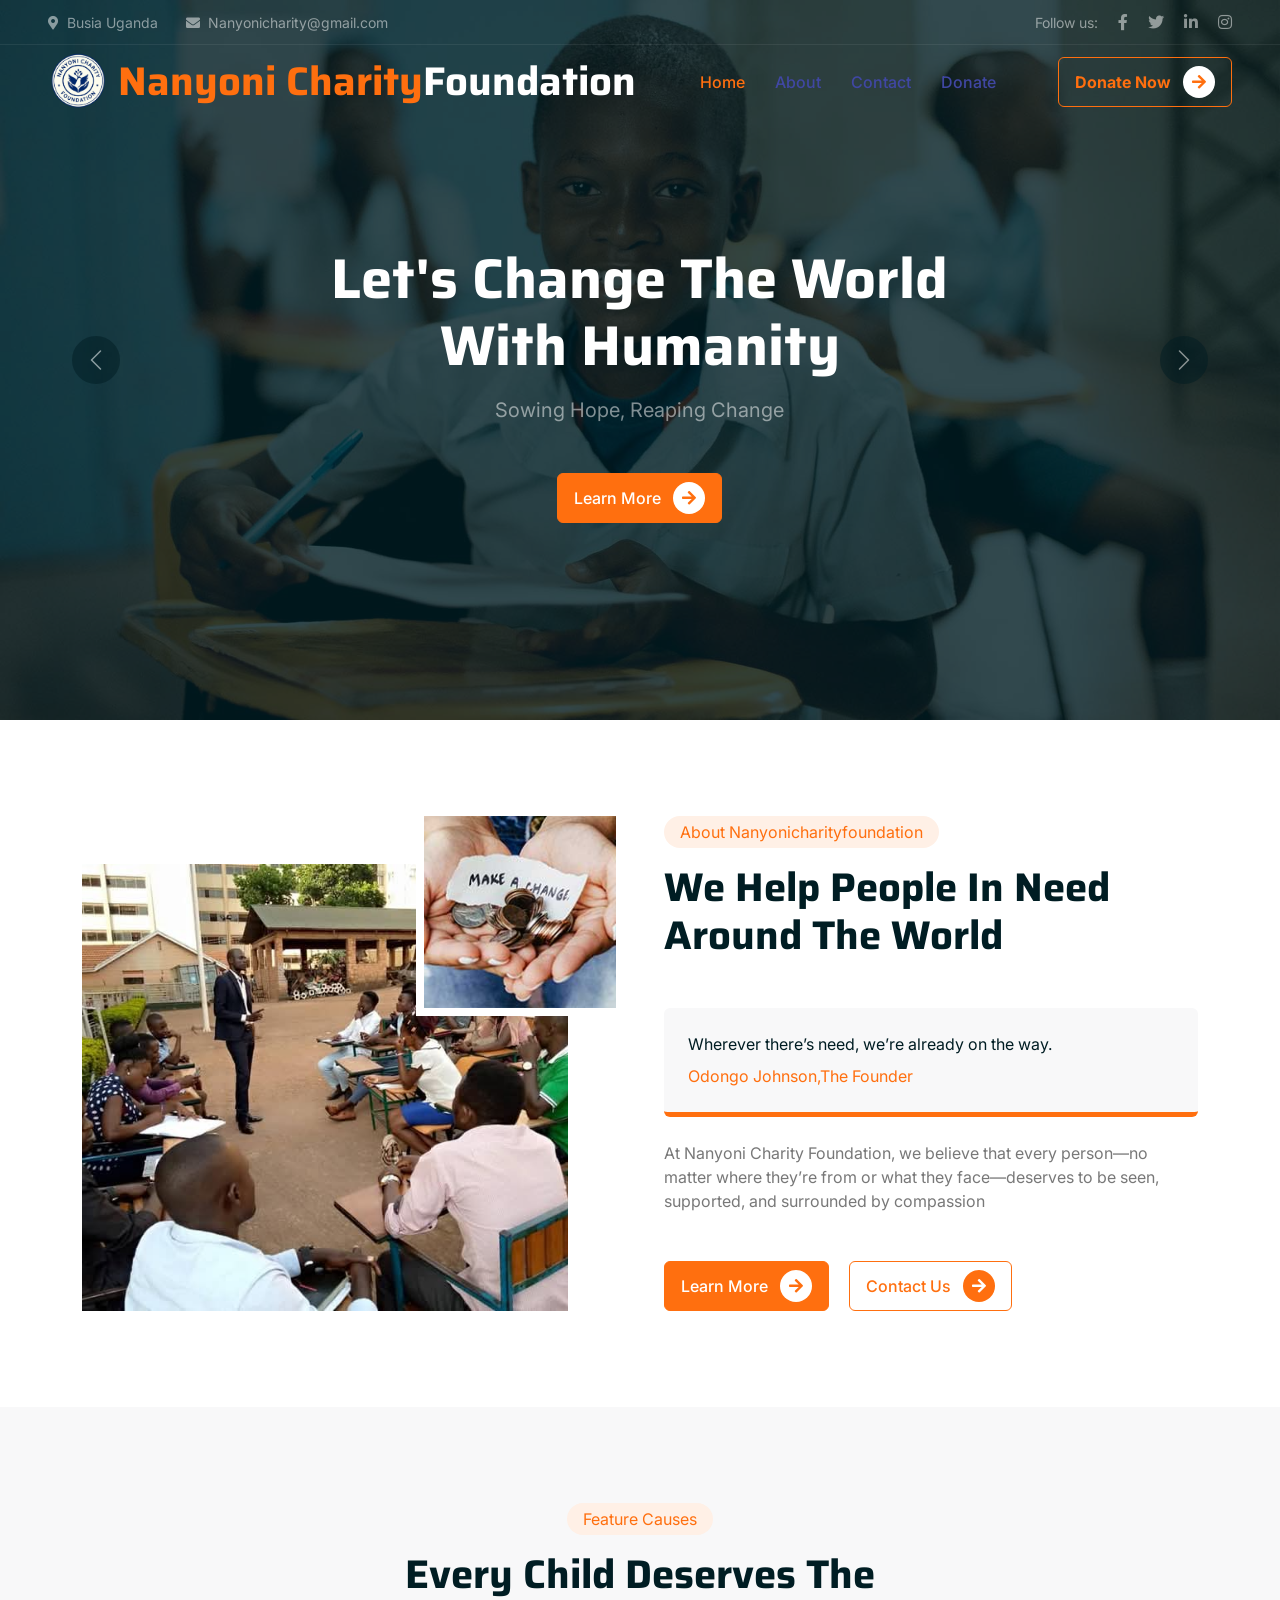
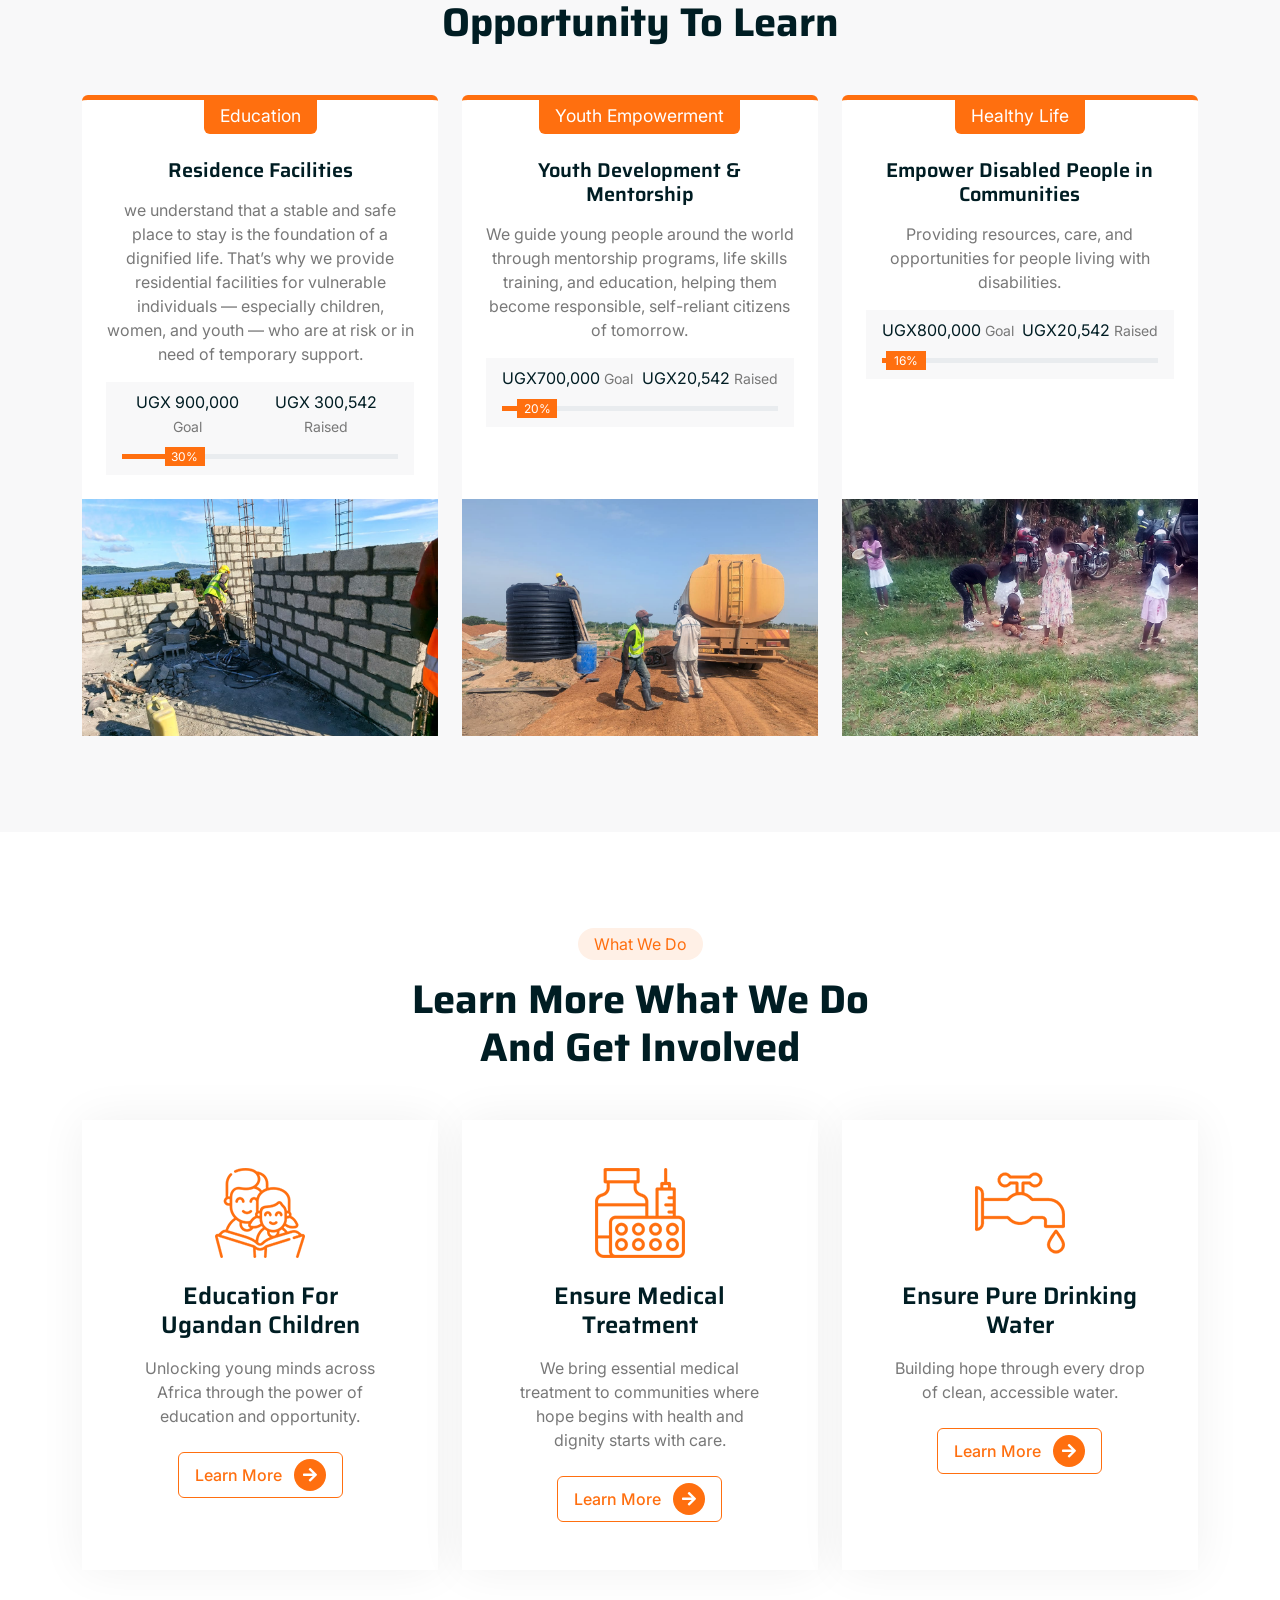
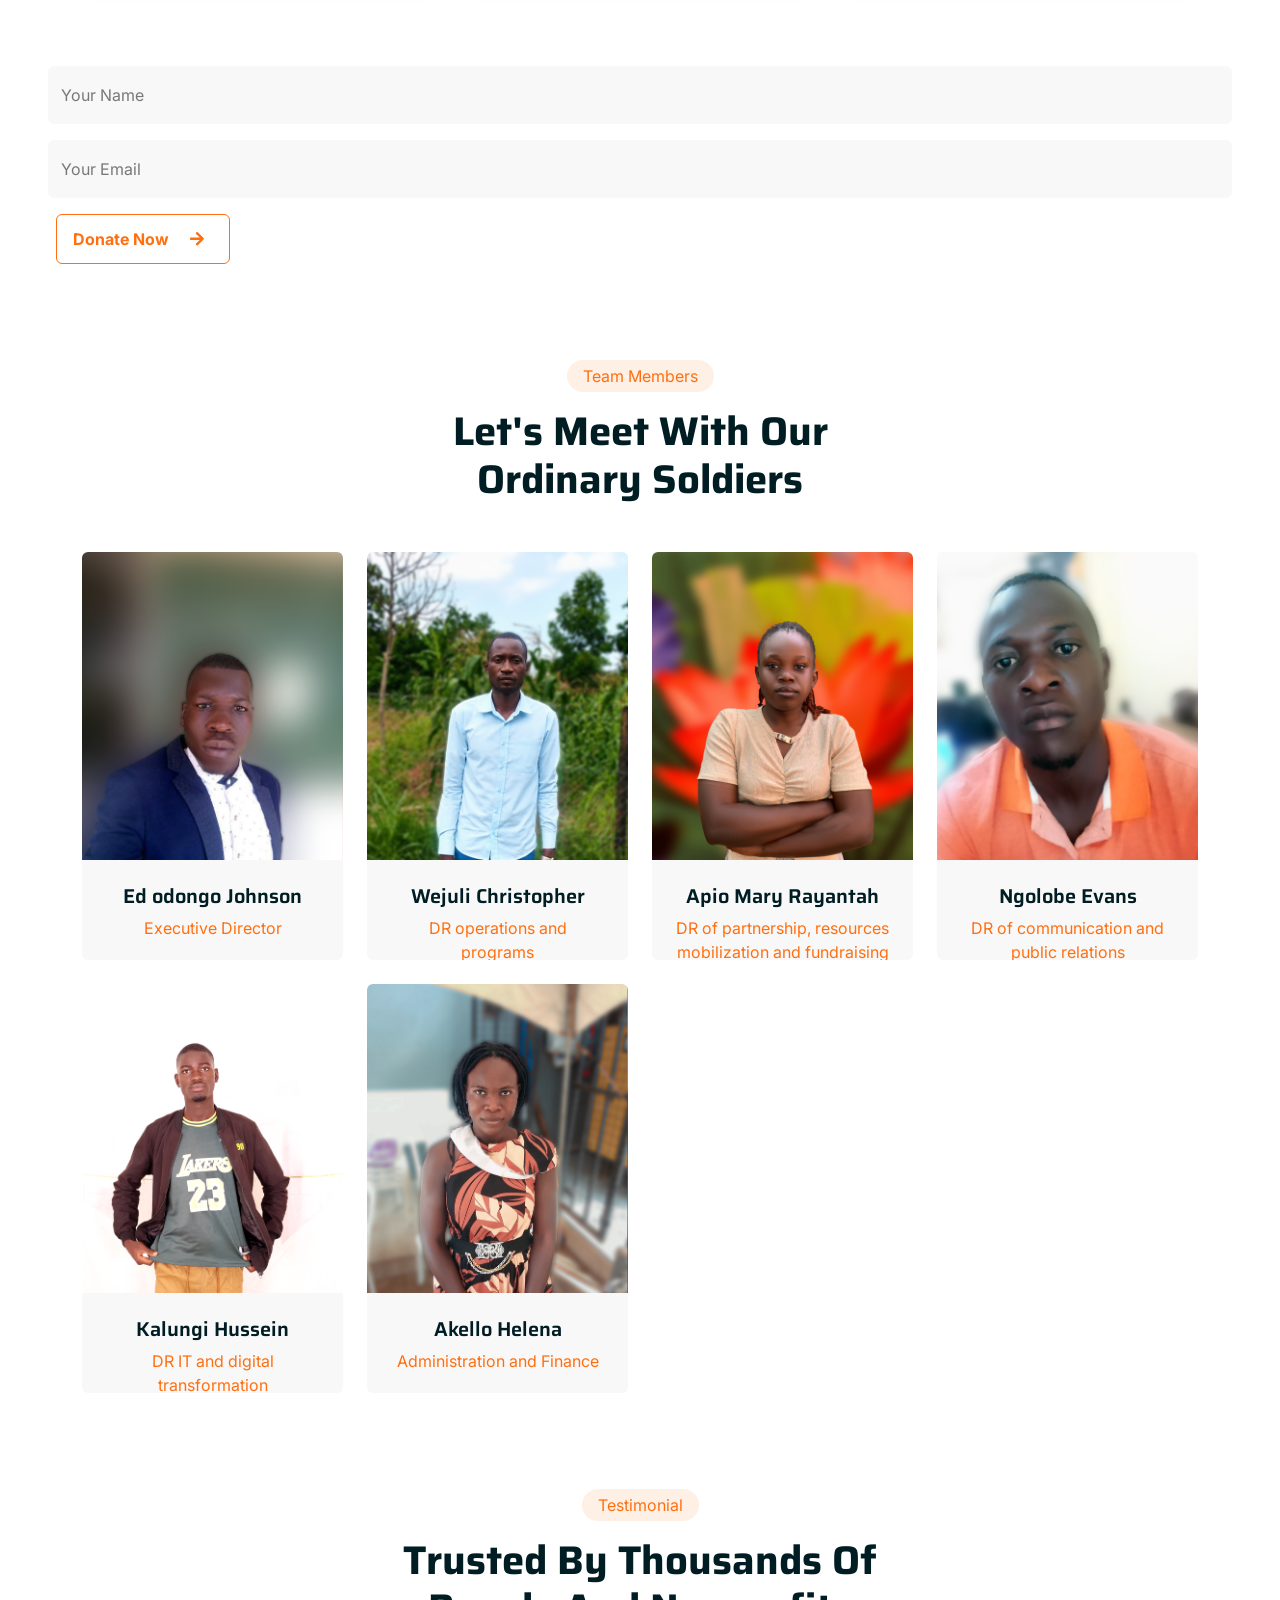
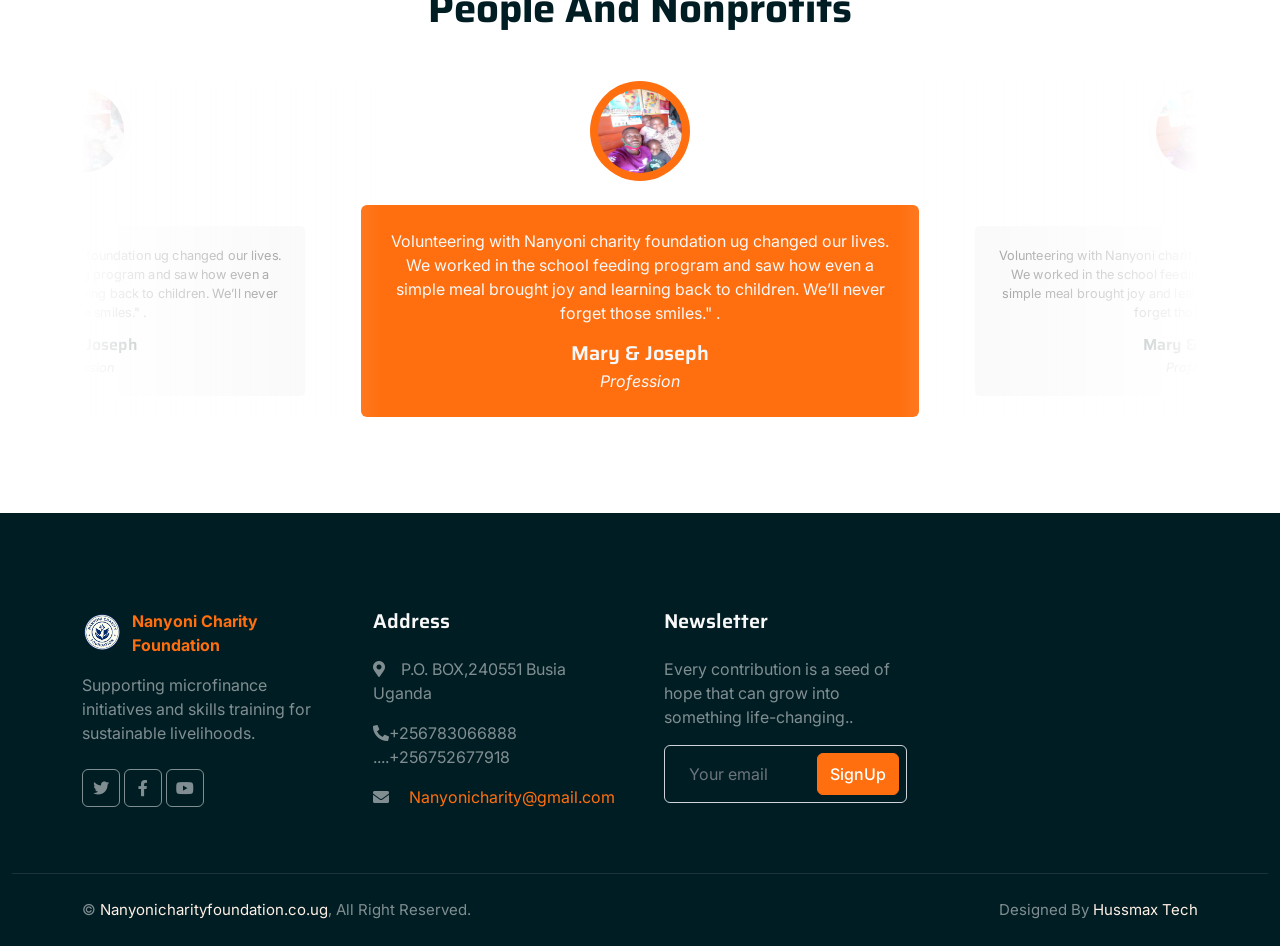
==== commit 0eebb488: "Update print statement from 'Hello' to 'Goodbye'" ====
--- a/index.html
+++ b/index.html
@@ -149,37 +149,7 @@
     </div>
     <!-- Carousel End -->
 
-    <div class="program-icons-wrapper">
-        <div class="container">
-            <div class="program-icons-row">
-                <div class="program-icon-card">
-                    <img src="img/help.png" alt="Help icon">
-                    <span>Help</span>
-                </div>
-                <div class="program-icon-card">
-                    <img src="img/sports.png" alt="Sports icon">
-                    <span>Sports</span>
-                </div>
-                <div class="program-icon-card">
-                    <img src="img/schls.png" alt="Schools icon">
-                    <span>Schools</span>
-                </div>
-                <div class="program-icon-card">
-                    <img src="img/media.png" alt="Media icon">
-                    <span>Media</span>
-                </div>
-                <div class="program-icon-card">
-                    <img src="img/artand culture.png" alt="Art and culture icon">
-                    <span>Art & Culture</span>
-                </div>
-                <div class="program-icon-card">
-                    <img src="img/watch man.png" alt="Watchman icon">
-                    <span>Watchman</span>
-                </div>
-            </div>
-        </div>
-    </div>
-
+    
 
     <!-- About Start -->
     <div class="container-xxl py-5">
@@ -652,4 +622,4 @@
     <script src="js/main.js"></script>
 </body>
 
-</html>+</html>
--- a/css/style.css
+++ b/css/style.css
@@ -186,6 +186,173 @@
     }
 }
 
+.program-icons-wrapper {
+    background: rgba(255, 255, 255, 0.95);
+    border-top: 1px solid rgba(0, 29, 35, 0.08);
+    border-bottom: 1px solid rgba(0, 29, 35, 0.08);
+    padding: 16px 0;
+    box-shadow: 0 6px 20px rgba(0, 29, 35, 0.06);
+}
+
+.program-icons-row {
+    display: grid;
+    grid-template-columns: repeat(6, minmax(0, 1fr));
+    gap: 12px;
+    align-items: center;
+    justify-items: center;
+}
+
+.program-icon-card {
+    width: 100%;
+    max-width: 120px;
+    display: flex;
+    flex-direction: column;
+    align-items: center;
+    justify-content: center;
+    gap: 6px;
+    padding: 10px 6px;
+    background: #ffffff;
+    border: 1px solid rgba(0, 29, 35, 0.08);
+    border-radius: 12px;
+    box-shadow: 0 4px 10px rgba(0, 29, 35, 0.05);
+}
+
+.program-icon-card img {
+    width: 100%;
+    max-width: 70px;
+    height: auto;
+    object-fit: contain;
+}
+
+.program-icon-card span {
+    font-size: 0.8rem;
+    font-weight: 600;
+    color: var(--dark);
+    text-align: center;
+    line-height: 1.2;
+}
+
+@media (max-width: 992px) {
+    .program-icons-row {
+        grid-template-columns: repeat(3, minmax(0, 1fr));
+    }
+}
+
+@media (max-width: 576px) {
+    .program-icons-wrapper {
+        padding: 12px 0;
+    }
+
+    .program-icons-row {
+        display: flex;
+        flex-wrap: nowrap;
+        justify-content: flex-start;
+        overflow-x: auto;
+        gap: 8px;
+        padding-bottom: 4px;
+        -webkit-overflow-scrolling: touch;
+    }
+
+    .program-icon-card {
+        min-width: 72px;
+        max-width: 80px;
+        flex: 0 0 auto;
+        padding: 8px 4px;
+    }
+
+    .program-icon-card img {
+        max-width: 54px;
+    }
+
+    .program-icon-card span {
+        font-size: 0.72rem;
+    }
+}
+
+.home-hero-icons {
+    width: 100%;
+    overflow: hidden;
+    margin-top: 1rem;
+}
+
+.home-hero-icons-track {
+    display: flex;
+    width: max-content;
+    gap: 12px;
+    animation: homeHeroIconsScroll 16s linear infinite;
+    align-items: center;
+}
+
+.home-hero-icons-track img {
+    width: 68px;
+    height: 68px;
+    object-fit: contain;
+    flex-shrink: 0;
+}
+
+@keyframes homeHeroIconsScroll {
+    from {
+        transform: translateX(0);
+    }
+    to {
+        transform: translateX(-50%);
+    }
+}
+
+@media (max-width: 576px) {
+    .carousel-caption {
+        padding: 1rem 0.75rem 1.25rem;
+        align-items: center;
+        justify-content: center;
+        overflow: visible;
+    }
+
+    .carousel-caption .container {
+        padding-top: 0.25rem;
+        padding-bottom: 0.25rem;
+    }
+
+    .carousel-caption .col-lg-7 {
+        max-width: 100%;
+        padding-top: 0.5rem !important;
+    }
+
+    .carousel-caption .display-4 {
+        font-size: 1.45rem;
+        line-height: 1.2;
+        margin-bottom: 0.4rem !important;
+    }
+
+    .carousel-caption .fs-5 {
+        font-size: 0.9rem !important;
+        margin-bottom: 0.6rem !important;
+    }
+
+    .carousel-caption .btn {
+        margin-bottom: 0.25rem;
+    }
+
+    .home-hero-icons {
+        margin-top: 0.45rem;
+        padding: 0;
+    }
+
+    .home-hero-icons-track {
+        display: flex;
+        width: auto;
+        justify-content: center;
+        flex-wrap: wrap;
+        gap: 6px;
+        animation: none;
+        padding-bottom: 0;
+    }
+
+    .home-hero-icons-track img {
+        width: 28px;
+        height: 28px;
+    }
+}
+
 .page-header {
     padding-top: 12rem;
     padding-bottom: 6rem;
